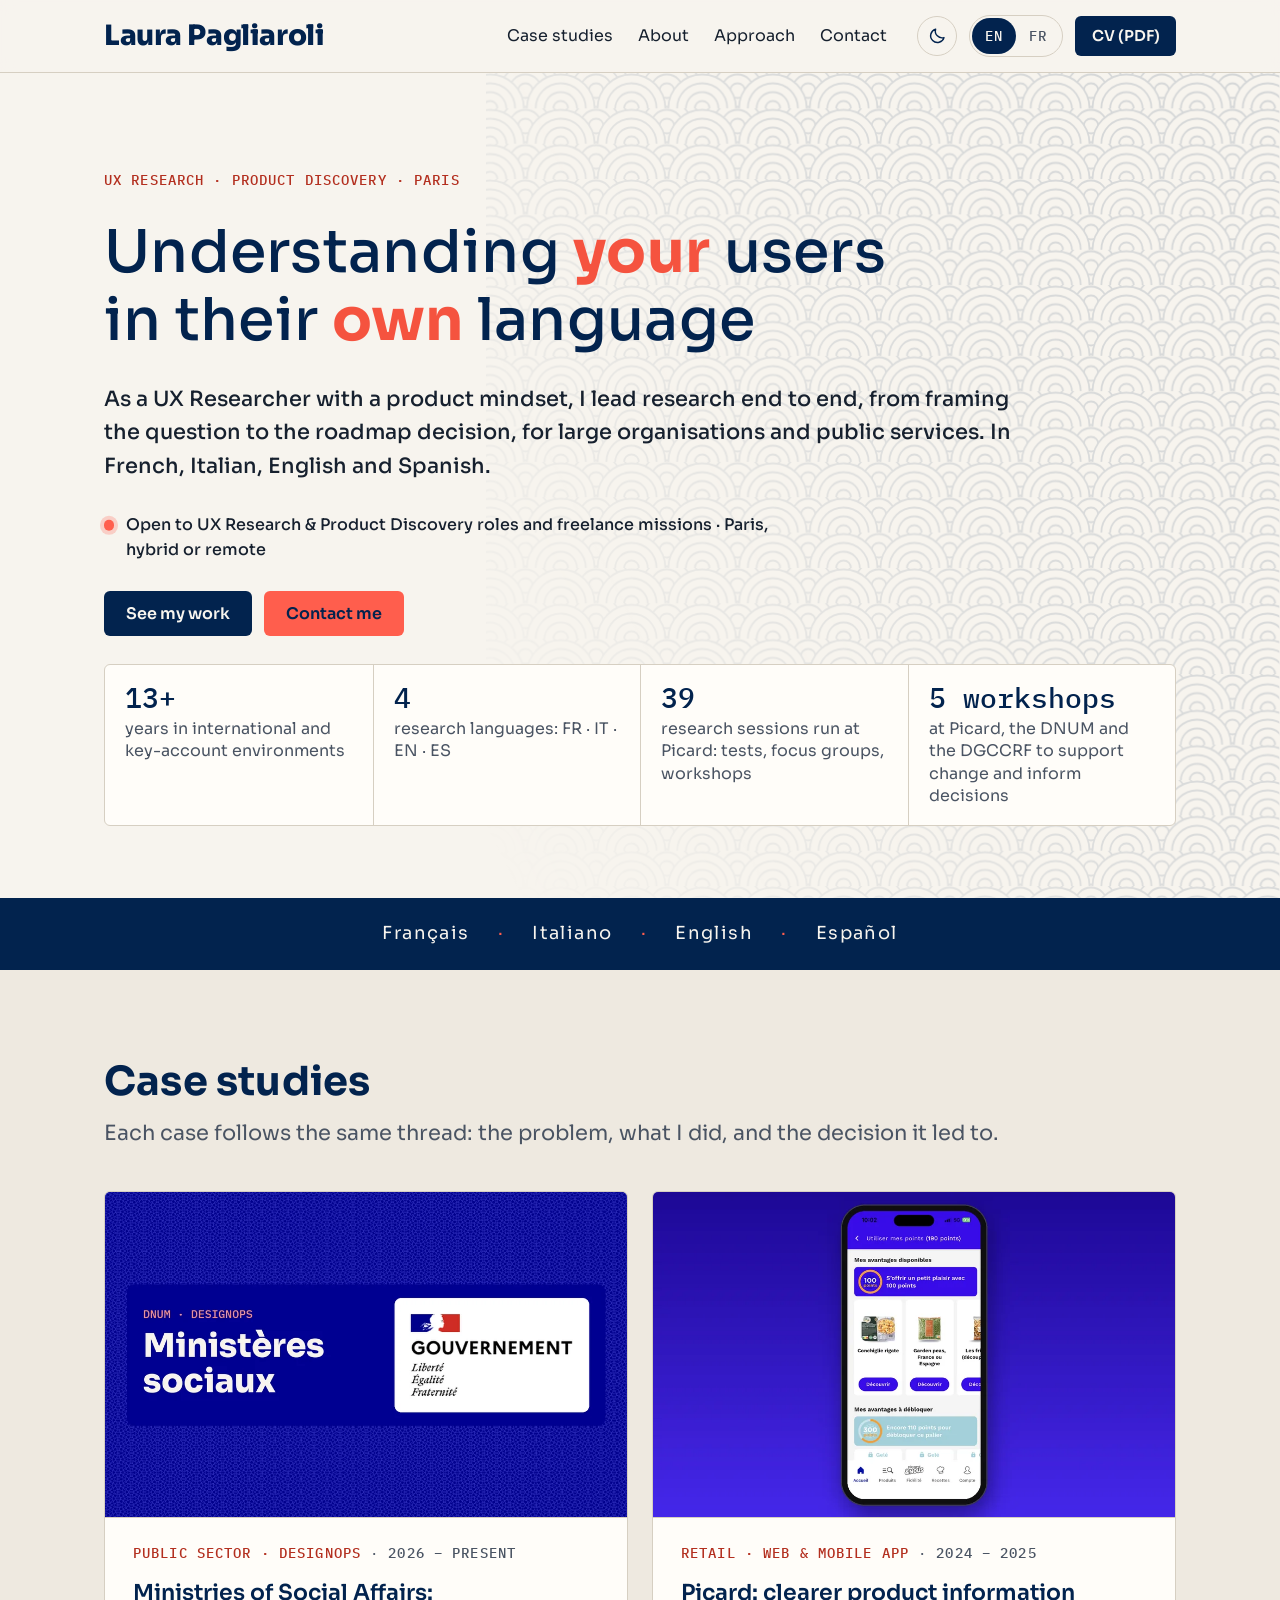
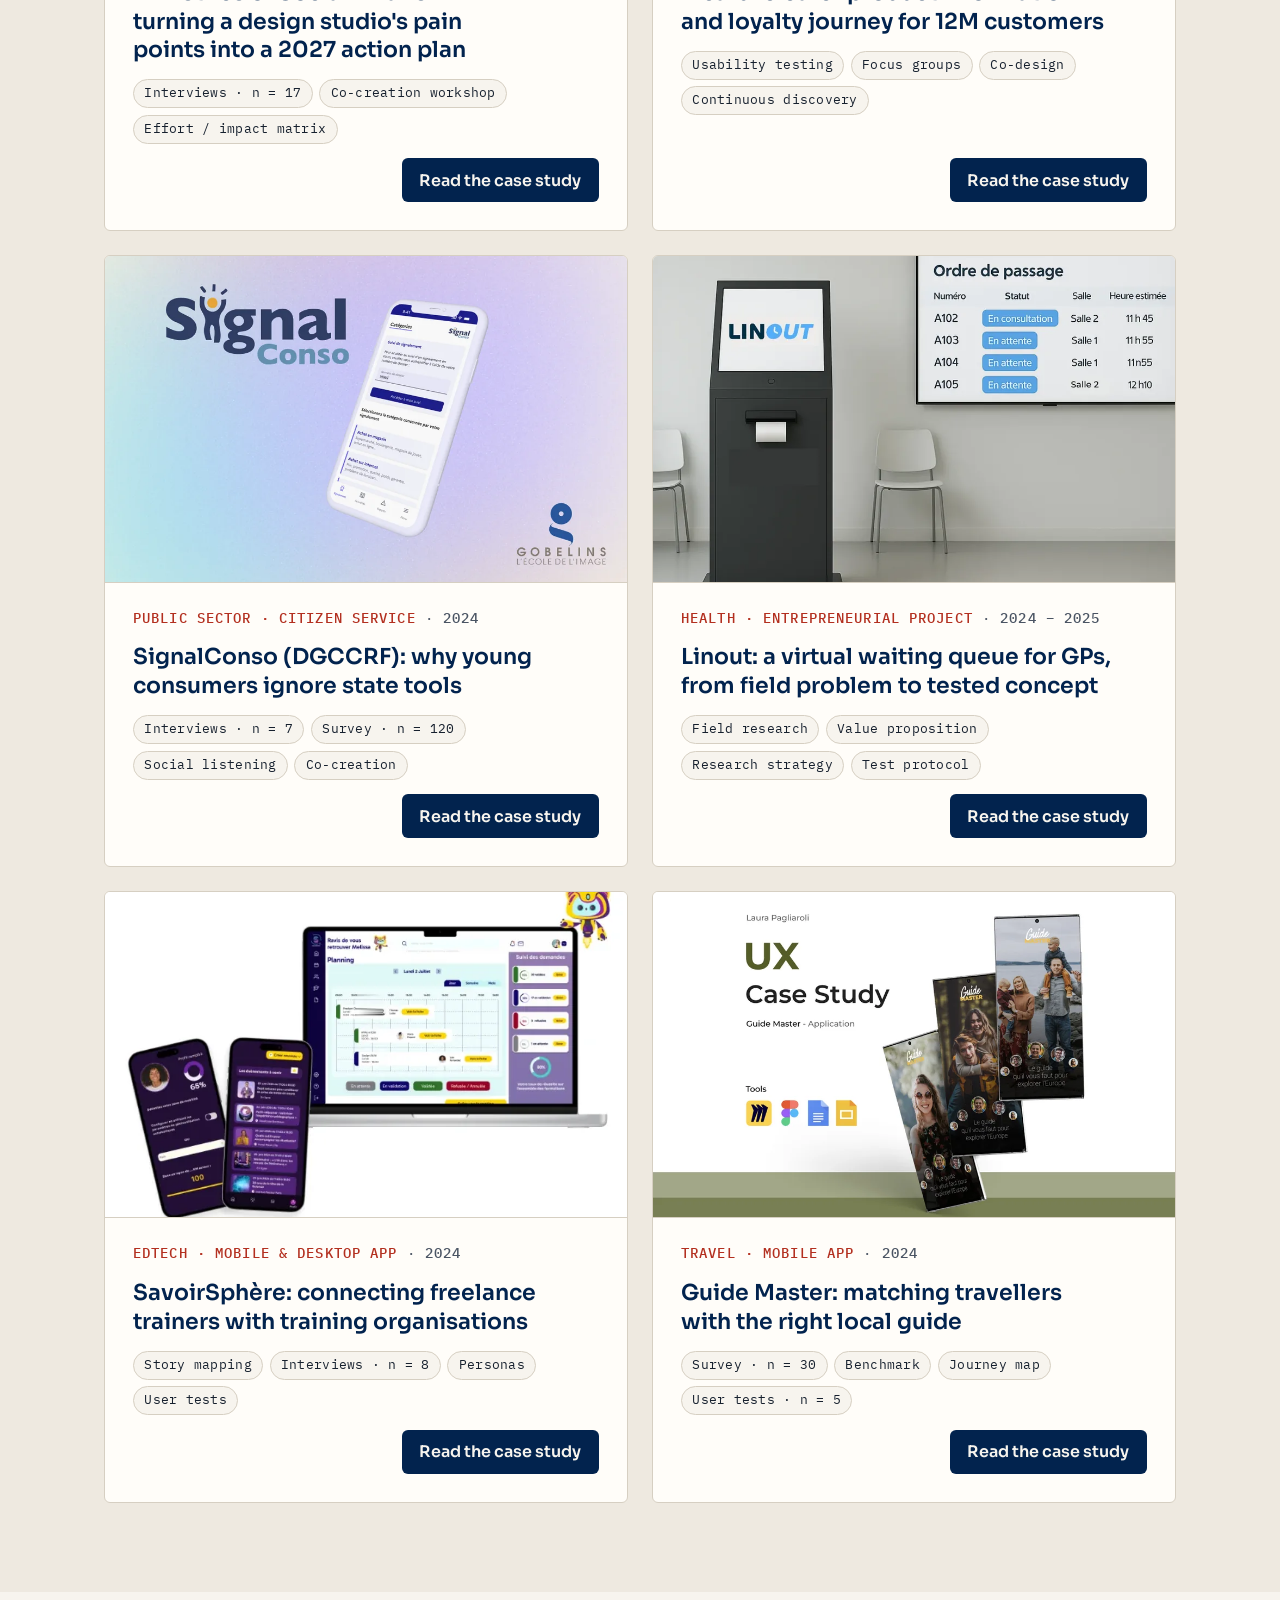
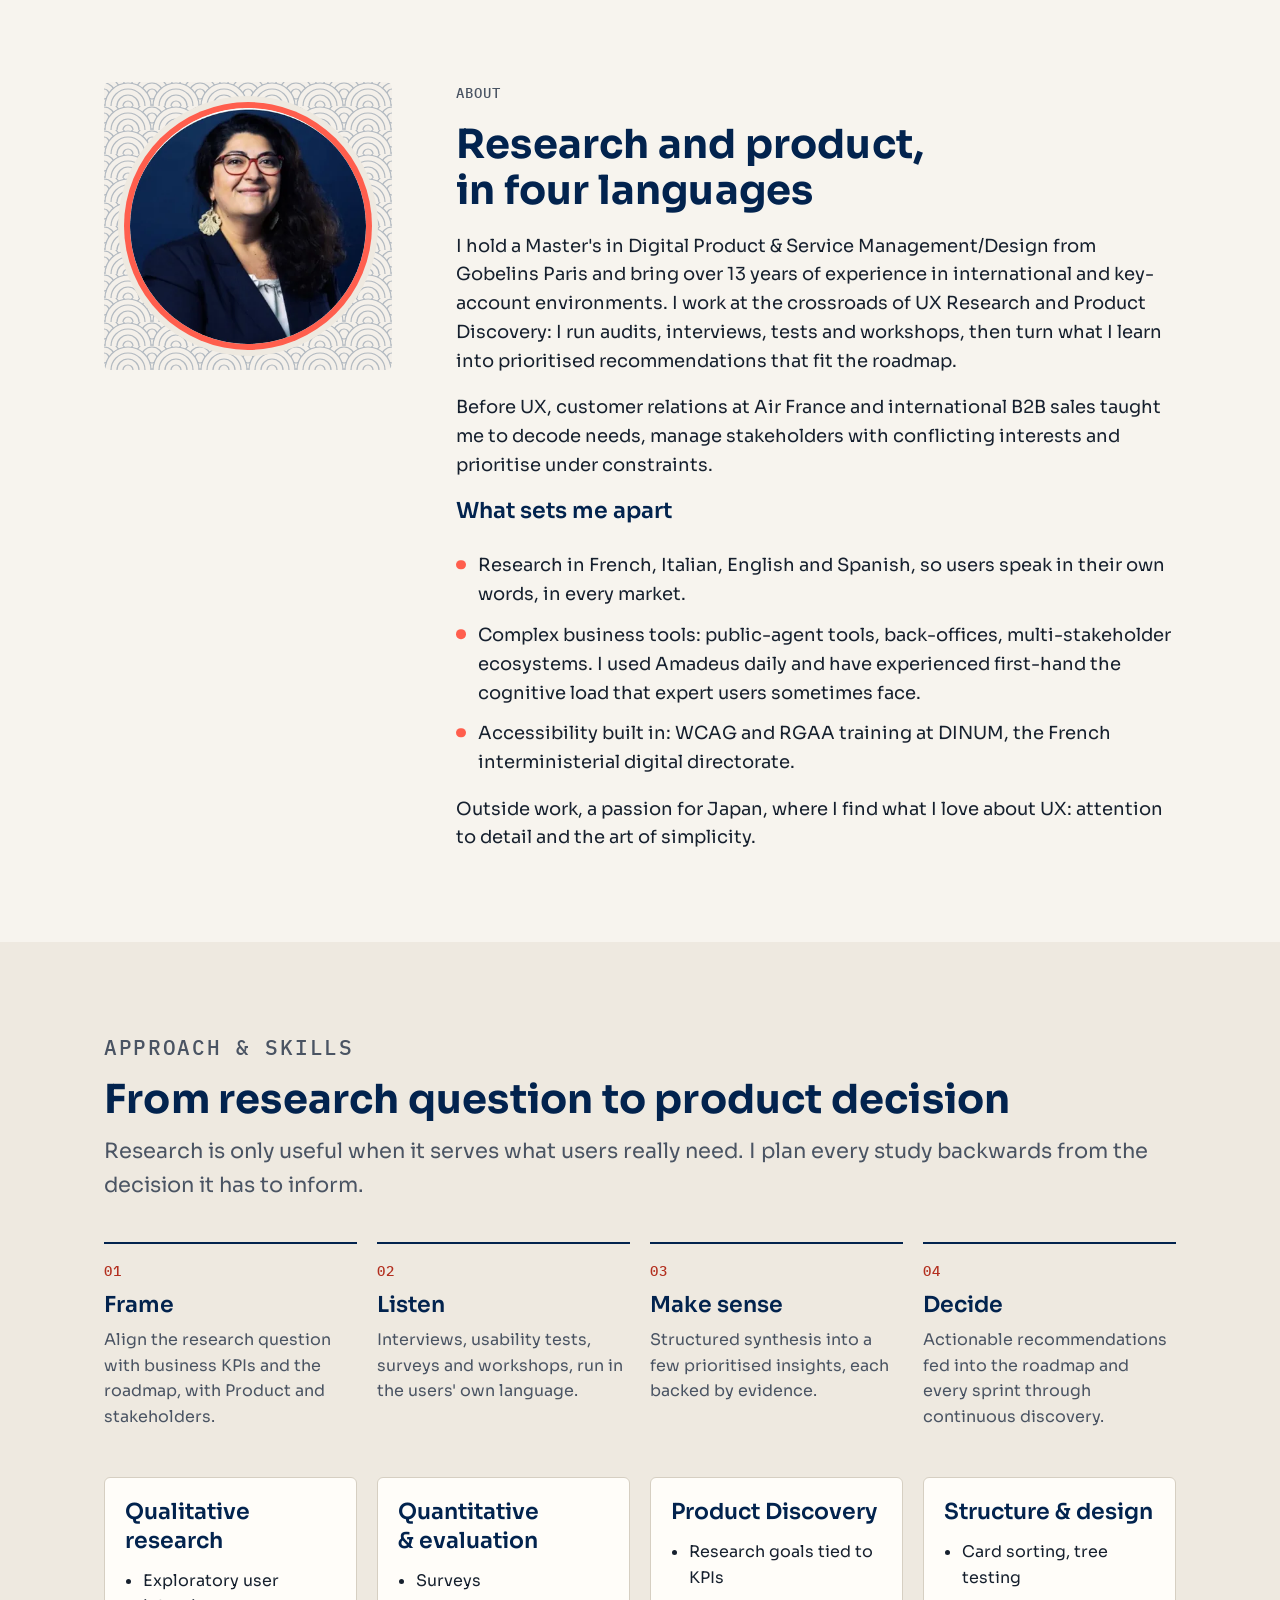
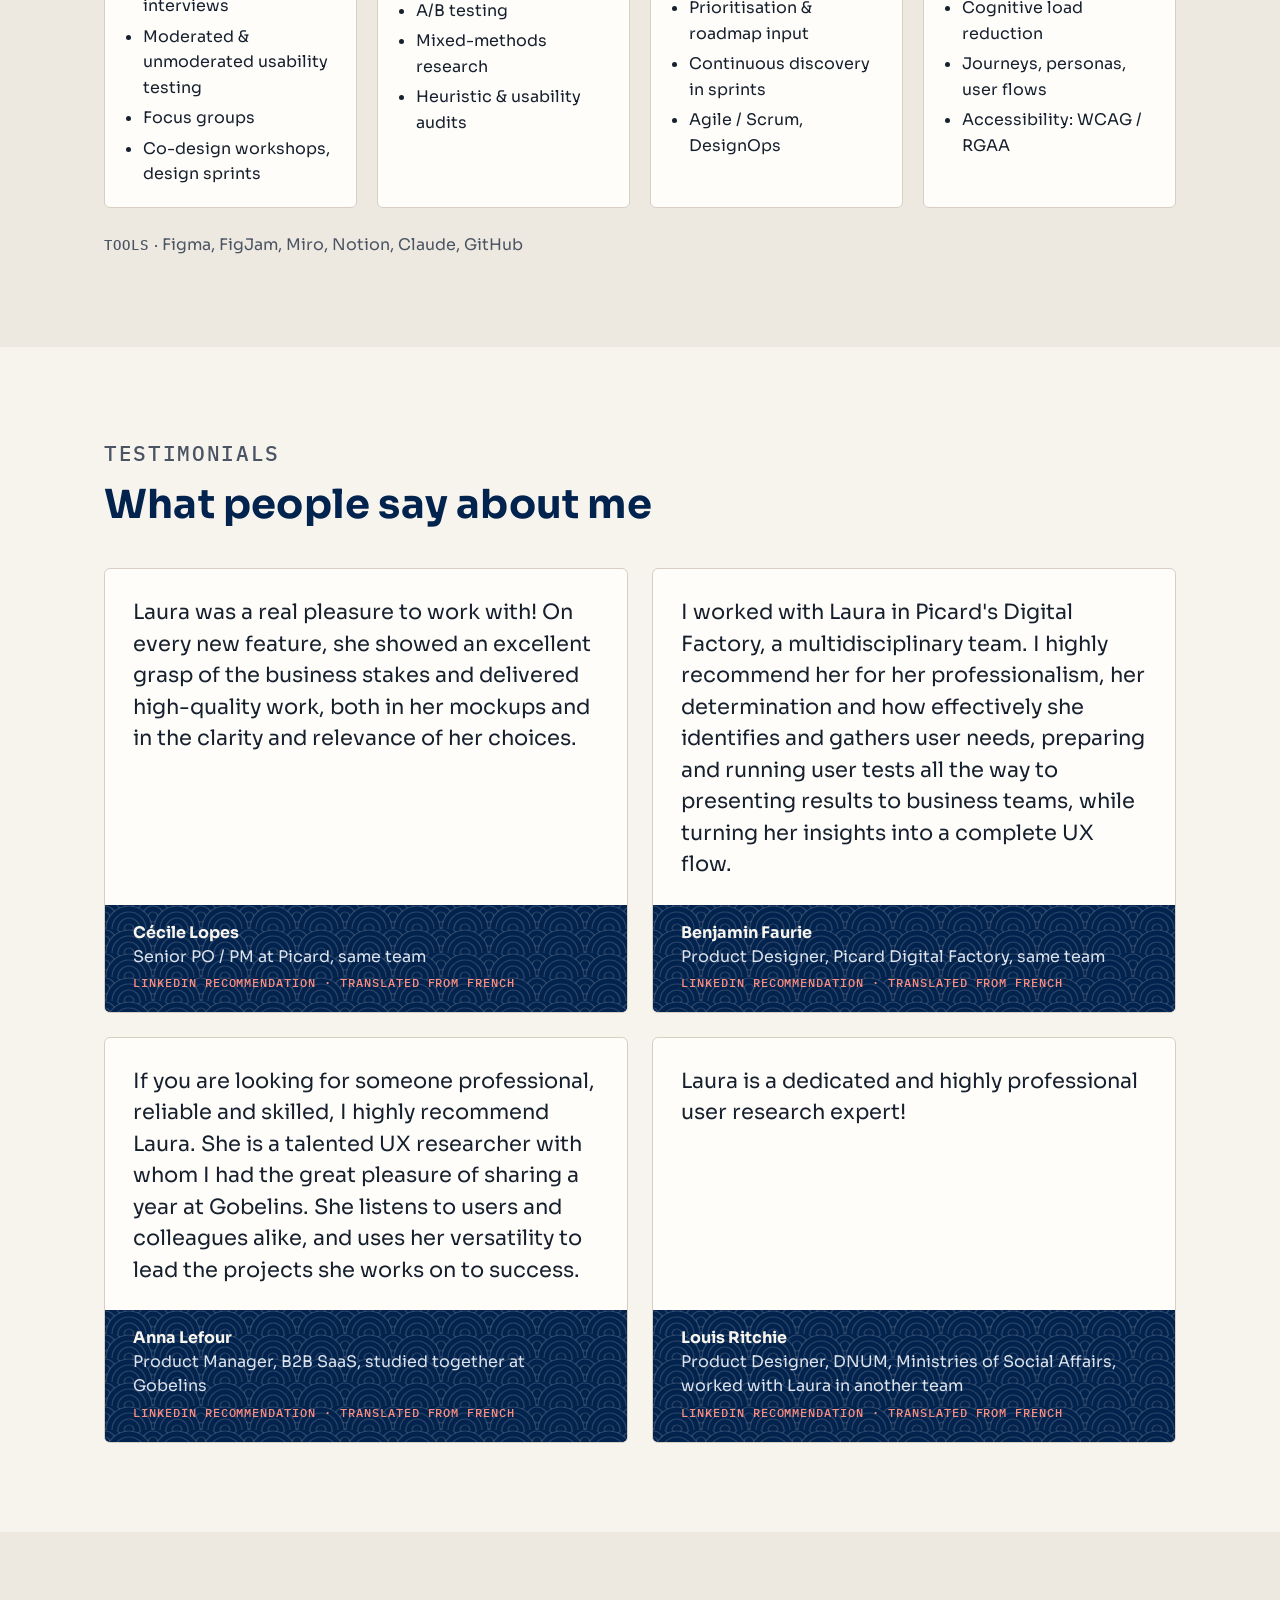
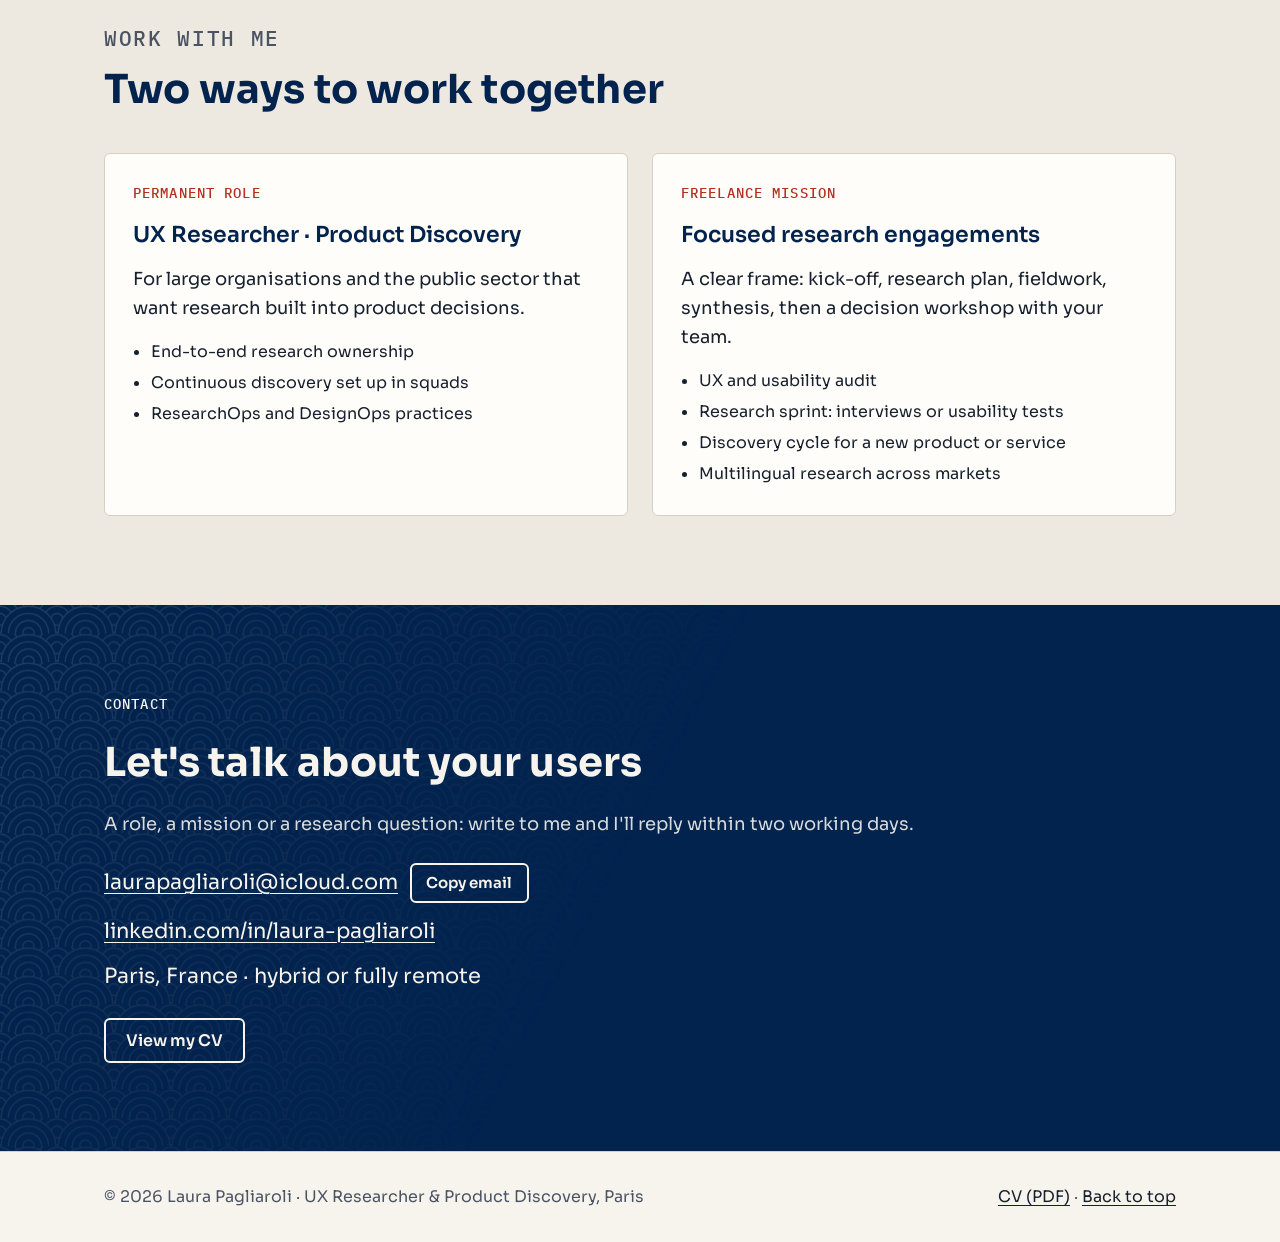
==== index.html @ 18b2c1ca "Contact section: remove redundant Contact me button Co-Authored-By: Claude Opus 5.5 <noreply@anthrop" ====
<!DOCTYPE html>
<html lang="en">
<head>
<meta charset="utf-8">
<meta name="viewport" content="width=device-width, initial-scale=1">

<!-- ================= SEO =================
     Site address: https://laurapagliaroli.github.io/Portfolio/ (also in sitemap.xml and robots.txt). -->
<title>Laura Pagliaroli · UX Researcher &amp; Product Discovery · Paris</title>
<meta name="description" content="Laura Pagliaroli, UX Researcher and Product Discovery specialist in Paris. End-to-end user research, usability testing and co-design in French, Italian, English and Spanish, turned into product decisions for large organisations and the public sector.">
<meta name="keywords" content="UX Researcher, UX Research, Product Discovery, user research, recherche utilisateur, usability testing, test utilisateur, mixed-methods research, product strategy, continuous discovery, UX audit, co-design workshops, information architecture, public sector UX, service public numérique, multilingual UX research, WCAG, RGAA, Paris, freelance UX Researcher">
<meta name="author" content="Laura Pagliaroli">
<meta name="robots" content="index, follow">
<link rel="canonical" href="https://laurapagliaroli.github.io/Portfolio/">

<!-- Open Graph (LinkedIn, Slack, etc.) -->
<meta property="og:type" content="profile">
<meta property="og:site_name" content="Laura Pagliaroli · UX Research">
<meta property="og:title" content="Laura Pagliaroli · UX Researcher &amp; Product Discovery">
<meta property="og:description" content="I help large organisations and public services understand their users in their own language, and turn those insights into product decisions.">
<meta property="og:url" content="https://laurapagliaroli.github.io/Portfolio/">
<meta property="og:image" content="https://laurapagliaroli.github.io/Portfolio/assets/og-image.png">
<meta property="og:image:width" content="1200">
<meta property="og:image:height" content="630">
<meta property="og:image:alt" content="Laura Pagliaroli, UX Researcher and Product Discovery, Paris. Japanese wave pattern on washi paper.">
<meta property="og:locale" content="en_GB">
<meta property="og:locale:alternate" content="fr_FR">
<meta property="profile:first_name" content="Laura">
<meta property="profile:last_name" content="Pagliaroli">
<meta name="twitter:card" content="summary_large_image">

<!-- Structured data: describes the person to search engines -->
<script type="application/ld+json">
{
  "@context": "https://schema.org",
  "@type": "Person",
  "name": "Laura Pagliaroli",
  "jobTitle": "UX Researcher · Product Discovery",
  "url": "https://laurapagliaroli.github.io/Portfolio/",
  "email": "mailto:laurapagliaroli@icloud.com",
  "address": { "@type": "PostalAddress", "addressLocality": "Paris", "addressCountry": "FR" },
  "alumniOf": { "@type": "CollegeOrUniversity", "name": "Gobelins Paris" },
  "knowsLanguage": ["fr", "it", "en", "es"],
  "knowsAbout": ["UX Research", "Product Discovery", "Usability testing", "User interviews", "Mixed-methods research", "Co-design workshops", "Information architecture", "UX audit", "Digital accessibility (WCAG, RGAA)", "DesignOps"],
  "sameAs": ["https://www.linkedin.com/in/laura-pagliaroli"]
}
</script>

<link rel="icon" href="data:image/svg+xml,%3Csvg xmlns='http://www.w3.org/2000/svg' viewBox='0 0 64 64'%3E%3Crect width='64' height='64' rx='10' fill='%23FF5E4D'/%3E%3Ctext x='32' y='44' font-size='34' text-anchor='middle' fill='%2302234E' font-family='sans-serif'%3E%E8%A6%B3%3C/text%3E%3C/svg%3E">
<link rel="preconnect" href="https://fonts.googleapis.com">
<link rel="preconnect" href="https://fonts.gstatic.com" crossorigin>
<link href="https://fonts.googleapis.com/css2?family=IBM+Plex+Mono:wght@400;500&amp;family=Sora:wght@400;500;600;700;800&amp;display=swap" rel="stylesheet">
<script>
/* Preview only (framed): after a new version reloads the entry page, go back to the page the reader was on. */
(function () {
  try {
    if (window.self === window.top) return;
    var ref = document.referrer, sameSite = false;
    try { sameSite = ref && new URL(ref).origin === location.origin; } catch (e) {}
    if (sameSite) return; // the reader navigated here on purpose
    var v = JSON.parse(sessionStorage.getItem("lp-last-view") || "null");
    if (!v || Date.now() - v.t > 3600000) return;
    sessionStorage.setItem("lp-restore-y", String(v.y || 0));
    if (v.page) location.replace(v.page + (v.hash || "")); // relative: stays in the current version
  } catch (e) {}
})();
</script>
<script>/* every page opens in light mode */document.documentElement.setAttribute("data-theme","light")</script>
<link rel="stylesheet" href="assets/styles.css">
</head>
<body>
<a class="skip-link" href="#main" data-i18n="skip">Skip to content</a>

<!-- ================= HEADER ================= -->
<header class="site-header">
  <div class="container site-header__inner">
    <a class="brand" href="#top" aria-label="Laura Pagliaroli, home" data-i18n-aria="aria.3">Laura Pagliaroli</a>
    <button class="menu-toggle" type="button" aria-expanded="false" aria-controls="site-nav" id="menu-toggle">
      <span data-i18n="menu">Menu</span>
    </button>
    <nav class="nav" id="site-nav" aria-label="Main" data-i18n-aria="aria.4">
      <a href="#work" data-i18n="nav.work">Case studies</a>
      <a href="#about" data-i18n="nav.about">About</a>
      <a href="#approach" data-i18n="nav.approach">Approach</a>
      <a href="#contact" data-i18n="nav.contact">Contact</a>
    </nav>
    <div class="header-actions">
      <button type="button" class="theme-toggle" id="theme-toggle" aria-pressed="false">
        <svg class="icon-moon" viewBox="0 0 24 24" aria-hidden="true" focusable="false"><path d="M20 14.5A8.5 8.5 0 0 1 9.5 4a8.5 8.5 0 1 0 10.5 10.5Z" fill="none" stroke="currentColor" stroke-width="1.8" stroke-linejoin="round"/></svg>
        <svg class="icon-sun" viewBox="0 0 24 24" aria-hidden="true" focusable="false"><circle cx="12" cy="12" r="4.2" fill="none" stroke="currentColor" stroke-width="1.8"/><path d="M12 2.5v2.2M12 19.3v2.2M2.5 12h2.2M19.3 12h2.2M5.3 5.3l1.6 1.6M17.1 17.1l1.6 1.6M5.3 18.7l1.6-1.6M17.1 6.9l1.6-1.6" stroke="currentColor" stroke-width="1.8" stroke-linecap="round"/></svg>
        <span class="visually-hidden" id="theme-toggle-label">Switch to dark mode</span>
      </button>
      <div class="lang-switch" role="group" aria-label="Language" data-i18n-aria="aria.2">
        <button type="button" data-lang="en" aria-pressed="true" lang="en"><span aria-hidden="true">EN</span><span class="visually-hidden">English</span></button>
        <button type="button" data-lang="fr" aria-pressed="false" lang="fr"><span aria-hidden="true">FR</span><span class="visually-hidden">Français</span></button>
      </div>
      <a class="btn btn--primary btn--small" href="assets/Laura_Pagliaroli_CV_UX_Researcher_EN.pdf" download="Laura_Pagliaroli_CV_UX_Researcher_EN.pdf" data-i18n="cv.short">CV (PDF)</a>
    </div>
  </div>
</header>

<main id="main">

<!-- ================= HERO ================= -->
<section class="hero" id="top" aria-labelledby="hero-title">
  <div class="waves" aria-hidden="true">
    <svg viewBox="0 0 800 560" preserveAspectRatio="xMaxYMin slice" focusable="false">
      <defs>
        <pattern id="sg-hero" width="48" height="24" patternUnits="userSpaceOnUse">
          <g class="scale">
            <circle cx="0" cy="12" r="23"/><circle cx="0" cy="12" r="17"/><circle cx="0" cy="12" r="11"/><circle cx="0" cy="12" r="5"/>
            <circle cx="48" cy="12" r="23"/><circle cx="48" cy="12" r="17"/><circle cx="48" cy="12" r="11"/><circle cx="48" cy="12" r="5"/>
            <circle cx="24" cy="24" r="23"/><circle cx="24" cy="24" r="17"/><circle cx="24" cy="24" r="11"/><circle cx="24" cy="24" r="5"/>
          </g>
        </pattern>
        <linearGradient id="fade-hero" x1="1" y1="0" x2="0" y2="0.35">
          <stop offset="0" stop-color="#fff"/><stop offset="0.4" stop-color="#fff" stop-opacity="0.8"/><stop offset="0.9" stop-color="#fff" stop-opacity="0"/>
        </linearGradient>
        <mask id="m-hero"><rect width="800" height="560" fill="url(#fade-hero)"/></mask>
      </defs>
      <rect width="800" height="560" fill="url(#sg-hero)" mask="url(#m-hero)"/>
    </svg>
  </div>

  <div class="container hero__inner">
    <p class="label label--coral" data-i18n="hero.eyebrow">UX Research · Product Discovery · Paris</p>
    <h1 id="hero-title" data-i18n="hero.title">Understanding <span class="accent">your</span> users<br class="line-break"> in their <span class="accent">own</span> language</h1>
    <p class="hero__lead" data-i18n="hero.lead">As a UX Researcher with a product mindset, I lead research end to end, from framing the question to the roadmap decision, for large organisations and public services. In French, Italian, English and Spanish.</p>
    <p class="availability"><span class="availability__dot" aria-hidden="true"></span><span data-i18n="hero.availability">Open to UX Research &amp; Product Discovery roles and freelance missions · Paris, hybrid or remote</span></p>
    <div class="hero__ctas">
      <a class="btn btn--primary btn--arrow" href="#work" data-i18n="cta.work">See my work</a>
      <a class="btn btn--coral" href="#contact" data-i18n="cta.contact">Contact me</a>
    </div>

    <ul class="proof" aria-label="Key figures" data-i18n-aria="aria.1">
      <li><strong>13+</strong><span data-i18n="proof.1">years in international and key-account environments</span></li>
      <li><strong>4</strong><span data-i18n="proof.2">research languages: FR · IT · EN · ES</span></li>
      <li><strong>39</strong><span data-i18n="proof.3">research sessions run at Picard: tests, focus groups, workshops</span></li>
      <li><strong data-i18n="proof.4n">5&nbsp;workshops</strong><span data-i18n="proof.4">at Picard, the DNUM and the DGCCRF to support change and inform decisions</span></li>
    </ul>
  </div>
</section>

<!-- Language band (echo of the LinkedIn banner) -->
<div class="band" aria-label="Research languages" data-i18n-aria="aria.6">
  <div class="container band__inner">
    <span lang="fr">Français</span><span aria-hidden="true">·</span>
    <span lang="it">Italiano</span><span aria-hidden="true">·</span>
    <span lang="en">English</span><span aria-hidden="true">·</span>
    <span lang="es">Español</span>
  </div>
</div>

<!-- ================= ABOUT ================= -->
<section class="section section--sand" id="work" aria-labelledby="work-title">
  <div class="container">
    <div class="section-head">
      <h2 id="work-title" data-i18n="work.title">Case studies</h2>
      <p data-i18n="work.intro">Each case follows the same thread: the problem, what I did, and the decision it led to.</p>
    </div>

    <ul class="cases">
      <!-- Ordered from most recent to oldest -->
      <li>
        <article class="case-card">
          <div class="case-card__thumb"><img src="assets/thumb-designops.webp" width="960" height="600" loading="lazy" decoding="async" alt=""></div>
          <div class="case-card__body">
            <p class="case-card__eyebrow"><span class="label label--coral" data-i18n="c3.sector">Public sector · DesignOps</span><span aria-hidden="true"> · </span><span class="label" data-i18n="c3.date">2026 – present</span></p>
            <h3><a href="case-studies/designops-ministeres-sociaux.html" data-i18n="c3.title">Ministries of Social Affairs: turning a design studio's pain points into a 2027 action plan</a></h3>
            <ul class="tags" aria-label="Methods" data-i18n-aria="aria.5">
            <li data-i18n="m.37">Interviews · n = 17</li><li data-i18n="m.38">Co-creation workshop</li><li data-i18n="m.39">Effort / impact matrix</li>
          </ul>
            <span class="case-card__link" aria-hidden="true" data-i18n="read">Read the case study</span>
          </div>
        </article>
      </li>
      <li>
        <article class="case-card">
          <div class="case-card__thumb"><img src="assets/thumb-picard.webp" width="960" height="600" loading="lazy" decoding="async" alt=""></div>
          <div class="case-card__body">
            <p class="case-card__eyebrow"><span class="label label--coral" data-i18n="c1.sector">Retail · Web &amp; mobile app</span><span aria-hidden="true"> · </span><span class="label">2024 – 2025</span></p>
            <h3><a href="case-studies/picard-product-tiles-loyalty.html" data-i18n="c1.title">Picard: clearer product information and loyalty journey for 12M customers</a></h3>
            <ul class="tags" aria-label="Methods" data-i18n-aria="aria.5">
            <li data-i18n="m.1">Usability testing</li><li data-i18n="m.2">Focus groups</li><li data-i18n="m.3">Co-design</li><li data-i18n="m.4">Continuous discovery</li>
          </ul>
            <span class="case-card__link" aria-hidden="true" data-i18n="read">Read the case study</span>
          </div>
        </article>
      </li>

          <li>
        <article class="case-card">
          <div class="case-card__thumb"><img src="assets/thumb-signalconso.webp" width="960" height="600" loading="lazy" decoding="async" alt=""></div>
          <div class="case-card__body">
            <p class="case-card__eyebrow"><span class="label label--coral" data-i18n="c2.sector">Public sector · Citizen service</span><span aria-hidden="true"> · </span><span class="label">2024</span></p>
            <h3><a href="case-studies/signalconso-dgccrf.html" data-i18n="c2.title">SignalConso (DGCCRF): why young consumers ignore state tools</a></h3>
            <ul class="tags" aria-label="Methods" data-i18n-aria="aria.5">
            <li data-i18n="m.8">Interviews · n = 7</li><li data-i18n="m.9">Survey · n = 120</li><li data-i18n="m.10">Social listening</li><li data-i18n="m.11">Co-creation</li>
          </ul>
            <span class="case-card__link" aria-hidden="true" data-i18n="read">Read the case study</span>
          </div>
        </article>
      </li>
      <li>
        <article class="case-card">
          <div class="case-card__thumb"><img src="assets/thumb-linout.webp" width="960" height="600" loading="lazy" decoding="async" alt=""></div>
          <div class="case-card__body">
            <p class="case-card__eyebrow"><span class="label label--coral" data-i18n="c4.sector">Health · Entrepreneurial project</span><span aria-hidden="true"> · </span><span class="label">2024 – 2025</span></p>
            <h3><a href="case-studies/linout-virtual-waiting-queue.html" data-i18n="c4.title">Linout: a virtual waiting queue for GPs, from field problem to tested concept</a></h3>
            <ul class="tags" aria-label="Methods" data-i18n-aria="aria.5">
            <li data-i18n="m.5">Field research</li><li data-i18n="m.6">Value proposition</li><li data-i18n="m.35">Research strategy</li><li data-i18n="m.36">Test protocol</li>
          </ul>
            <span class="case-card__link" aria-hidden="true" data-i18n="read">Read the case study</span>
          </div>
        </article>
      </li>

      <li>
        <article class="case-card">
          <div class="case-card__thumb"><img src="assets/thumb-savoirsphere.webp" width="710" height="444" loading="lazy" decoding="async" alt=""></div>
          <div class="case-card__body">
            <p class="case-card__eyebrow"><span class="label label--coral" data-i18n="c5.sector">EdTech · Mobile &amp; desktop app</span><span aria-hidden="true"> · </span><span class="label">2024</span></p>
            <h3><a href="case-studies/savoirsphere-teacher-app.html" data-i18n="c5.title">SavoirSphère: connecting freelance trainers with training organisations</a></h3>
            <ul class="tags" aria-label="Methods" data-i18n-aria="aria.5"><li data-i18n="m.12">Story mapping</li><li data-i18n="m.13">Interviews · n = 8</li><li data-i18n="m.14">Personas</li><li data-i18n="m.15">User tests</li></ul>
            <span class="case-card__link" aria-hidden="true" data-i18n="read">Read the case study</span>
          </div>
        </article>
      </li>
      <li>
        <article class="case-card">
          <div class="case-card__thumb"><img src="assets/thumb-guidemaster.webp" width="960" height="600" loading="lazy" decoding="async" alt=""></div>
          <div class="case-card__body">
            <p class="case-card__eyebrow"><span class="label label--coral" data-i18n="c6.sector">Travel · Mobile app</span><span aria-hidden="true"> · </span><span class="label">2024</span></p>
            <h3><a href="case-studies/guide-master-travel-app.html" data-i18n="c6.title">Guide Master: matching travellers with the right local guide</a></h3>
            <ul class="tags" aria-label="Methods" data-i18n-aria="aria.5"><li data-i18n="m.16">Survey · n = 30</li><li data-i18n="m.17">Benchmark</li><li data-i18n="m.18">Journey map</li><li data-i18n="m.19">User tests · n = 5</li></ul>
            <span class="case-card__link" aria-hidden="true" data-i18n="read">Read the case study</span>
          </div>
        </article>
      </li>

    </ul>
  </div>
</section>

<section class="section" id="about" aria-labelledby="about-title">
  <div class="container about">
    <figure class="portrait">
      <!-- Seigaiha waves behind the photo, coral ring -->
      <svg class="portrait__waves" viewBox="0 0 288 288" aria-hidden="true" focusable="false">
        <defs>
          <pattern id="sg-portrait" width="48" height="24" patternUnits="userSpaceOnUse">
            <g class="scale">
              <circle cx="0" cy="12" r="23"/><circle cx="0" cy="12" r="17"/><circle cx="0" cy="12" r="11"/><circle cx="0" cy="12" r="5"/>
              <circle cx="48" cy="12" r="23"/><circle cx="48" cy="12" r="17"/><circle cx="48" cy="12" r="11"/><circle cx="48" cy="12" r="5"/>
              <circle cx="24" cy="24" r="23"/><circle cx="24" cy="24" r="17"/><circle cx="24" cy="24" r="11"/><circle cx="24" cy="24" r="5"/>
            </g>
          </pattern>
        </defs>
        <rect width="288" height="288" fill="url(#sg-portrait)"/>
      </svg>
      <img class="portrait__img" src="assets/laura-pagliaroli.webp" srcset="assets/laura-pagliaroli-360.webp 360w, assets/laura-pagliaroli.webp 720w" sizes="(max-width: 760px) 70vw, 18rem" width="720" height="720" loading="lazy" decoding="async" alt="Portrait of Laura Pagliaroli, smiling, wearing red glasses and a navy blazer">
    </figure>
    <div class="about__text">
      <p class="label" data-i18n="ab.eyebrow">About</p>
      <h2 id="about-title" data-i18n="ab.title">Research and product, in four languages</h2>
      <p data-i18n="ab.p1">I hold a Master's in Digital Product &amp; Service Management/Design from Gobelins Paris and bring over 13 years of experience in international and key-account environments. I work at the crossroads of UX Research and Product Discovery: I run audits, interviews, tests and workshops, then turn what I learn into prioritised recommendations that fit the roadmap.</p>
      <p data-i18n="ab.p2">Before UX, customer relations at Air France and international B2B sales taught me to decode needs, manage stakeholders with conflicting interests and prioritise under constraints.</p>
      <h3 data-i18n="ab.h3">What sets me apart</h3>
      <ul class="distinct">
        <li data-i18n="ab.d1">Research in French, Italian, English and Spanish, so users speak in their own words, in every market.</li>
        <li data-i18n="ab.d2">Complex business tools: public-agent tools, back-offices, multi-stakeholder ecosystems. I used Amadeus daily and have experienced first-hand the cognitive load that expert users sometimes face.</li>
        <li data-i18n="ab.d3">Accessibility built in: WCAG and RGAA training at DINUM, the French interministerial digital directorate.</li>
      </ul>
      <p data-i18n="ab.japan">Outside work, a passion for Japan, where I find what I love about UX: attention to detail and the art of simplicity.</p>
    </div>
  </div>
</section>

<!-- ================= APPROACH & METHODS ================= -->
<section class="section section--sand" id="approach" aria-labelledby="approach-title">
  <div class="container">
    <div class="section-head">
      <p class="label" data-i18n="ap.eyebrow">Approach &amp; skills</p>
      <h2 id="approach-title" data-i18n="ap.title">From research question to product decision</h2>
      <p data-i18n="ap.intro">Research is only useful when it serves what users really need. I plan every study backwards from the decision it has to inform.</p>
    </div>

    <ol class="steps">
      <li><span class="label label--coral">01</span><h3 data-i18n="s1.t">Frame</h3><p data-i18n="s1.d">Align the research question with business KPIs and the roadmap, with Product and stakeholders.</p></li>
      <li><span class="label label--coral">02</span><h3 data-i18n="s2.t">Listen</h3><p data-i18n="s2.d">Interviews, usability tests, surveys and workshops, run in the users' own language.</p></li>
      <li><span class="label label--coral">03</span><h3 data-i18n="s3.t">Make sense</h3><p data-i18n="s3.d">Structured synthesis into a few prioritised insights, each backed by evidence.</p></li>
      <li><span class="label label--coral">04</span><h3 data-i18n="s4.t">Decide</h3><p data-i18n="s4.d">Actionable recommendations fed into the roadmap and every sprint through continuous discovery.</p></li>
    </ol>

    <div class="methods">
      <div>
        <h3 data-i18n="m1.t">Qualitative research</h3>
        <ul>
          <li data-i18n="m.20">Exploratory user interviews</li><li data-i18n="m.21">Moderated &amp; unmoderated usability testing</li><li data-i18n="m.2">Focus groups</li><li data-i18n="m.22">Co-design workshops, design sprints</li>
        </ul>
      </div>
      <div>
        <h3 data-i18n="m2.t">Quantitative &amp; evaluation</h3>
        <ul>
          <li data-i18n="m.23">Surveys</li><li data-i18n="m.24">A/B testing</li><li data-i18n="m.25">Mixed-methods research</li><li data-i18n="m.26">Heuristic &amp; usability audits</li>
        </ul>
      </div>
      <div>
        <h3 data-i18n="m3.t">Product Discovery</h3>
        <ul>
          <li data-i18n="m.27">Research goals tied to KPIs</li><li data-i18n="m.28">Prioritisation &amp; roadmap input</li><li data-i18n="m.29">Continuous discovery in sprints</li><li data-i18n="m.30">Agile / Scrum, DesignOps</li>
        </ul>
      </div>
      <div>
        <h3 data-i18n="m4.t">Structure &amp; design</h3>
        <ul>
          <li data-i18n="m.31">Card sorting, tree testing</li><li data-i18n="m.32">Cognitive load reduction</li><li data-i18n="m.33">Journeys, personas, user flows</li><li data-i18n="m.34">Accessibility: WCAG / RGAA</li>
        </ul>
      </div>
    </div>
    <p class="tools"><span class="label" data-i18n="tools">Tools</span> · Figma, FigJam, Miro, Notion, Claude, GitHub</p>
  </div>
</section>

<!-- ================= CASE STUDIES ================= -->


<!-- ================= TESTIMONIALS ================= -->
<section class="section" id="testimonials" aria-labelledby="testimonials-title">
  <div class="container">
    <div class="section-head">
      <p class="label" data-i18n="t.eyebrow">Testimonials</p>
      <h2 id="testimonials-title" data-i18n="t.title">What people say about me</h2>
    </div>
    <div class="quotes">
      <figure class="quote">
        <blockquote><p data-i18n="q1.text">Laura was a real pleasure to work with! On every new feature, she showed an excellent grasp of the business stakes and delivered high-quality work, both in her mockups and in the clarity and relevance of her choices.</p></blockquote>
        <figcaption><strong>Cécile Lopes</strong><span data-i18n="q1.role">Senior PO / PM at Picard, same team</span><br><span class="label" data-i18n="q.src">LinkedIn recommendation · translated from French</span></figcaption>
      </figure>
      <figure class="quote">
        <blockquote><p data-i18n="q2.text">I worked with Laura in Picard's Digital Factory, a multidisciplinary team. I highly recommend her for her professionalism, her determination and how effectively she identifies and gathers user needs, preparing and running user tests all the way to presenting results to business teams, while turning her insights into a complete UX flow.</p></blockquote>
        <figcaption><strong>Benjamin Faurie</strong><span data-i18n="q2.role">Product Designer, Picard Digital Factory, same team</span><br><span class="label" data-i18n="q.src">LinkedIn recommendation · translated from French</span></figcaption>
      </figure>
      <figure class="quote">
        <blockquote><p data-i18n="q3.text">If you are looking for someone professional, reliable and skilled, I highly recommend Laura. She is a talented UX researcher with whom I had the great pleasure of sharing a year at Gobelins. She listens to users and colleagues alike, and uses her versatility to lead the projects she works on to success.</p></blockquote>
        <figcaption><strong>Anna Lefour</strong><span data-i18n="q3.role">Product Manager, B2B SaaS, studied together at Gobelins</span><br><span class="label" data-i18n="q.src">LinkedIn recommendation · translated from French</span></figcaption>
      </figure>
      <figure class="quote">
        <blockquote><p data-i18n="q4.text">Laura is a dedicated and highly professional user research expert!</p></blockquote>
        <figcaption><strong>Louis Ritchie</strong><span data-i18n="q4.role">Product Designer, DNUM, Ministries of Social Affairs, worked with Laura in another team</span><br><span class="label" data-i18n="q.src">LinkedIn recommendation · translated from French</span></figcaption>
      </figure>
    </div>
  </div>
</section>

<!-- ================= WORK WITH ME ================= -->
<section class="section section--sand" id="collaborate" aria-labelledby="collab-title">
  <div class="container">
    <div class="section-head">
      <p class="label" data-i18n="co.eyebrow">Work with me</p>
      <h2 id="collab-title" data-i18n="co.title">Two ways to work together</h2>
    </div>
    <div class="offers">
      <article class="offer">
        <p class="label label--coral" data-i18n="o1.l">Permanent role</p>
        <h3 data-i18n="o1.t">UX Researcher · Product Discovery</h3>
        <p data-i18n="o1.p">For large organisations and the public sector that want research built into product decisions.</p>
        <ul>
          <li data-i18n="o1.a">End-to-end research ownership</li>
          <li data-i18n="o1.b">Continuous discovery set up in squads</li>
          <li data-i18n="o1.c">ResearchOps and DesignOps practices</li>
        </ul>
      </article>
      <article class="offer">
        <p class="label label--coral" data-i18n="o2.l">Freelance mission</p>
        <h3 data-i18n="o2.t">Focused research engagements</h3>
        <p data-i18n="o2.p">A clear frame: kick-off, research plan, fieldwork, synthesis, then a decision workshop with your team.</p>
        <ul>
          <li data-i18n="o2.a">UX and usability audit</li>
          <li data-i18n="o2.b">Research sprint: interviews or usability tests</li>
          <li data-i18n="o2.c">Discovery cycle for a new product or service</li>
          <li data-i18n="o2.d">Multilingual research across markets</li>
        </ul>
      </article>
    </div>
  </div>
</section>

<!-- ================= CONTACT ================= -->
<section class="contact" id="contact" aria-labelledby="contact-title">
  <div class="waves" aria-hidden="true">
    <svg viewBox="0 0 800 460" preserveAspectRatio="xMinYMin slice" focusable="false">
      <defs>
        <pattern id="sg-contact" width="48" height="24" patternUnits="userSpaceOnUse">
          <g class="scale">
            <circle cx="0" cy="12" r="23"/><circle cx="0" cy="12" r="17"/><circle cx="0" cy="12" r="11"/><circle cx="0" cy="12" r="5"/>
            <circle cx="48" cy="12" r="23"/><circle cx="48" cy="12" r="17"/><circle cx="48" cy="12" r="11"/><circle cx="48" cy="12" r="5"/>
            <circle cx="24" cy="24" r="23"/><circle cx="24" cy="24" r="17"/><circle cx="24" cy="24" r="11"/><circle cx="24" cy="24" r="5"/>
          </g>
        </pattern>
        <linearGradient id="fade-contact" x1="0" y1="0" x2="1" y2="0.3">
          <stop offset="0" stop-color="#fff"/><stop offset="0.75" stop-color="#fff" stop-opacity="0"/>
        </linearGradient>
        <mask id="m-contact"><rect width="800" height="460" fill="url(#fade-contact)"/></mask>
      </defs>
      <rect width="800" height="460" fill="url(#sg-contact)" mask="url(#m-contact)"/>
    </svg>
  </div>
  <div class="container contact__inner">
    <p class="label" data-i18n="ct.eyebrow">Contact</p>
    <h2 id="contact-title" data-i18n="ct.title">Let's talk about your users</h2>
    <p data-i18n="ct.p">A role, a mission or a research question: write to me and I'll reply within two working days.</p>
    <ul class="contact__list">
      <li class="contact__row">
        <a href="mailto:laurapagliaroli@icloud.com" id="email-link">laurapagliaroli@icloud.com</a>
        <button type="button" class="btn btn--ghost btn--small" id="copy-email" data-i18n="ct.copy">Copy email</button>
        <span class="copy-status" id="copy-status" role="status" aria-live="polite"></span>
      </li>
      <li><a href="https://www.linkedin.com/in/laura-pagliaroli" rel="me">linkedin.com/in/laura-pagliaroli</a></li>
      <li data-i18n="ct.loc">Paris, France · hybrid or fully remote</li>
    </ul>
    <div class="hero__ctas">
      <a class="btn btn--ghost btn--arrow" href="assets/Laura_Pagliaroli_CV_UX_Researcher_EN.pdf" download="Laura_Pagliaroli_CV_UX_Researcher_EN.pdf" data-i18n="cta.cv">View my CV</a>
    </div>
  </div>
</section>
</main>

<a class="to-top" href="#top" id="to-top" data-i18n-aria="aria.top" aria-label="Back to top"><svg viewBox="0 0 24 24" aria-hidden="true" focusable="false"><path d="M12 19V5M5.5 11.5 12 5l6.5 6.5" fill="none" stroke="currentColor" stroke-width="2" stroke-linecap="round" stroke-linejoin="round"/></svg></a>
<footer class="site-footer">
  <div class="container site-footer__inner">
    <span>© <span id="year">2026</span> Laura Pagliaroli · UX Researcher &amp; Product Discovery, Paris</span>
    <span><a href="assets/Laura_Pagliaroli_CV_UX_Researcher_EN.pdf" download="Laura_Pagliaroli_CV_UX_Researcher_EN.pdf" data-i18n="cv.short">CV (PDF)</a> · <a href="#top" data-i18n="top">Back to top</a></span>
  </div>
</footer>

<script src="assets/i18n.js"></script>
<script src="assets/main.js"></script>
</body>
</html>
---- assets/styles.css ----
/* ==========================================================================
   Laura Pagliaroli — UX Research & Product Discovery portfolio
   Visual world: "Seigaiha field notebook" — washi paper, deep navy ink,
   Japanese wave pattern (from the LinkedIn banner), bright coral for
   insights and calls to action.

   HOW TO CUSTOMISE: change the tokens in :root below. Every colour and
   font on the site comes from these variables.
   ========================================================================== */

:root {
  /* ---- Colours (light theme) ---- */
  --washi: #F7F4EE;        /* main background (washi paper) */
  --paper: #FFFDF9;        /* cards, raised surfaces */
  --sand: #EEE9E0;         /* secondary background */
  --line: #D6CFC2;         /* borders, dividers */
  --ink: #16202E;          /* body text */
  --muted: #4A5463;        /* secondary text */
  --navy: #02234E;         /* primary: headings, primary buttons, band */
  --coral: #FF5E4D;        /* secondary: bright coral (fills, highlights) */
  --coral-ink: #B32F1F;    /* coral for TEXT on light backgrounds (AA) */
  --coral-display: #F5533F; /* bright coral for large heading words (3:1 AA large text) */
  --on-coral: #02234E;     /* text placed on coral fills */
  --btn-bg: #02234E;       /* primary button */
  --btn-fg: #F7F4EE;
  --band-bg: #02234E;      /* navy language band */
  --band-fg: #F7F4EE;
  --wave: #02234E;         /* Seigaiha stroke colour */
  --focus: #B32F1F;        /* keyboard focus ring */
  --placeholder-bg: #FFE3DF;

  /* ---- Typography ---- */
  --font-name: "Sora", "Segoe UI", system-ui, sans-serif;     /* your name (extra bold) */
  --font-display: "Sora", "Segoe UI", system-ui, sans-serif;  /* headings */
  --font-body: "Sora", "Segoe UI", system-ui, sans-serif;     /* running text */
  --font-mono: "IBM Plex Mono", ui-monospace, "SFMono-Regular", Menlo, monospace;

  /* ---- Type scale (body = 18px) ---- */
  --fs-label: 0.875rem;   /* 14px mono labels */
  --fs-small: 1rem;       /* 16px */
  --fs-body: 1.125rem;    /* 18px */
  --fs-lead: 1.3125rem;   /* 21px */
  --fs-h3: 1.375rem;      /* 22px */
  --fs-h2: clamp(1.75rem, 1.3rem + 1.8vw, 2.5rem);
  --fs-h1: clamp(2.25rem, 1.5rem + 3.4vw, 3.75rem);

  /* ---- Layout ---- */
  --measure: 68ch;
  --container: 72rem;
  --gutter: clamp(1rem, 4vw, 2.5rem);
  --radius: 6px;

  color-scheme: light;
}

/* ---- Dark theme: system preference ---- */
@media (prefers-color-scheme: dark) {
  :root:not([data-theme="light"]) {
    --washi: #071A33; --paper: #0C2444; --sand: #0A2040; --line: #284770;
    --ink: #E9EDF3; --muted: #AAB6C8; --navy: #C9DAF5;
    --coral: #FF6B5B; --coral-ink: #FF8E80; --coral-display: #FF6B5B; --on-coral: #02234E;
    --btn-bg: #F7F4EE; --btn-fg: #02234E;
    --band-bg: #0F2D55; --band-fg: #F7F4EE;
    --wave: #C9DAF5; --focus: #FF8E80; --placeholder-bg: #3A1F2A;
    color-scheme: dark;
  }
}
/* ---- Dark theme: explicit ---- */
:root[data-theme="dark"] {
  --washi: #071A33; --paper: #0C2444; --sand: #0A2040; --line: #284770;
  --ink: #E9EDF3; --muted: #AAB6C8; --navy: #C9DAF5;
  --coral: #FF6B5B; --coral-ink: #FF8E80; --coral-display: #FF6B5B; --on-coral: #02234E;
  --btn-bg: #F7F4EE; --btn-fg: #02234E;
  --band-bg: #0F2D55; --band-fg: #F7F4EE;
  --wave: #C9DAF5; --focus: #FF8E80; --placeholder-bg: #3A1F2A;
  color-scheme: dark;
}

/* ==========================================================================
   Base
   ========================================================================== */
*, *::before, *::after { box-sizing: border-box; }
html { -webkit-text-size-adjust: 100%; scroll-behavior: smooth; scroll-padding-top: 5.5rem; }
body {
  margin: 0;
  background: var(--washi);
  color: var(--ink);
  font-family: var(--font-body);
  font-size: var(--fs-body);
  line-height: 1.6;
}
img, svg { max-width: 100%; height: auto; display: block; }
a { color: var(--coral-ink); text-underline-offset: 0.18em; text-decoration-thickness: 1px; }
a:hover { text-decoration-thickness: 2px; }
p { margin: 0; max-width: var(--measure); }
ul { margin: 0; }

h1, h2, h3 { margin: 0; color: var(--navy); text-wrap: balance; }
h1, h2 { font-family: var(--font-display); font-weight: 700; line-height: 1.15; letter-spacing: 0.005em; }
h1 { font-size: var(--fs-h1); }
h2 { font-size: var(--fs-h2); }
h3 { font-family: var(--font-body); font-size: var(--fs-h3); font-weight: 600; line-height: 1.3; }

:focus-visible { outline: 3px solid var(--focus); outline-offset: 3px; border-radius: 2px; }

.skip-link {
  position: absolute; left: 1rem; top: -100px; z-index: 100;
  background: var(--btn-bg); color: var(--btn-fg); padding: 0.75rem 1rem; border-radius: var(--radius);
}
.skip-link:focus { top: 1rem; }
.visually-hidden {
  position: absolute !important; width: 1px; height: 1px; overflow: hidden;
  clip: rect(0 0 0 0); white-space: nowrap; margin: -1px; padding: 0; border: 0;
}

.container { width: 100%; max-width: var(--container); margin-inline: auto; padding-inline: var(--gutter); }
.section { padding-block: clamp(3.5rem, 7vw, 6rem); }
.section--sand { background: var(--sand); }
.section-head { display: grid; gap: 0.75rem; margin-bottom: 2.5rem; }
.section-head p { color: var(--muted); font-size: var(--fs-lead); }

/* Mono "protocol" labels: eyebrows, tags, n = 12 */
.label {
  font-family: var(--font-mono); font-size: var(--fs-label); font-weight: 500;
  letter-spacing: 0.08em; text-transform: uppercase; color: var(--muted);
}
.label--coral { color: var(--coral-ink); }

/* Content still to be written by Laura */
.todo {
  background: var(--placeholder-bg); color: var(--ink);
  outline: 1px dashed var(--coral-ink); outline-offset: 1px; border-radius: 3px; padding: 0 0.2em;
}
.todo::before { content: "[À REMPLACER] "; font-family: var(--font-mono); font-size: 0.8em; color: var(--coral-ink); font-weight: 500; }

/* ==========================================================================
   Header
   ========================================================================== */
.site-header {
  position: sticky; top: 0; z-index: 50;
  background: color-mix(in srgb, var(--washi) 92%, transparent);
  backdrop-filter: blur(8px); -webkit-backdrop-filter: blur(8px);
  border-bottom: 1px solid var(--line);
}
.site-header__inner { display: flex; align-items: center; gap: 1.25rem; min-height: 4.5rem; }
.brand {
  font-family: var(--font-name); font-weight: 800; font-size: 1.75rem; line-height: 1; letter-spacing: -0.015em;
  color: var(--navy); text-decoration: none; white-space: nowrap; margin-right: auto;
}
.nav { display: flex; align-items: center; gap: 0.25rem; }
.nav a {
  color: var(--ink); text-decoration: none; font-size: var(--fs-small);
  padding: 0.5rem 0.65rem; border-radius: var(--radius);
}
.nav a:hover { background: var(--sand); }
.header-actions { display: flex; align-items: center; gap: 0.75rem; }

.lang-switch { display: flex; border: 1px solid var(--line); border-radius: 999px; padding: 2px; }
.lang-switch button {
  font: 500 var(--fs-label)/1 var(--font-mono); letter-spacing: 0.06em;
  background: none; color: var(--muted); border: 0; border-radius: 999px;
  min-width: 2.75rem; min-height: 2.25rem; cursor: pointer;
}
.lang-switch button[aria-pressed="true"] { background: var(--navy); color: var(--washi); }
.lang-switch a {
  display: inline-grid; place-items: center; font: 500 var(--fs-label)/1 var(--font-mono); letter-spacing: 0.06em;
  color: var(--muted); text-decoration: none; border-radius: 999px; min-width: 2.75rem; min-height: 2.25rem;
}
.lang-switch a:hover { color: var(--navy); }
.lang-switch a[aria-current="true"] { background: var(--navy); color: var(--washi); }

.menu-toggle { display: none; }

/* Light / dark switch */
.theme-toggle {
  display: inline-grid; place-items: center; width: 2.5rem; height: 2.5rem; flex: none;
  background: none; color: var(--navy); border: 1px solid var(--line); border-radius: 999px; cursor: pointer;
}
.theme-toggle:hover { background: var(--sand); }
.theme-toggle svg { width: 1.2rem; height: 1.2rem; }
.theme-toggle .icon-sun { display: none; }
:root[data-theme="dark"] .theme-toggle .icon-sun { display: block; }
:root[data-theme="dark"] .theme-toggle .icon-moon { display: none; }
@media (prefers-color-scheme: dark) {
  :root:not([data-theme="light"]) .theme-toggle .icon-sun { display: block; }
  :root:not([data-theme="light"]) .theme-toggle .icon-moon { display: none; }
}

/* Buttons */
.btn {
  display: inline-flex; align-items: center; justify-content: center; gap: 0.5rem;
  min-height: 2.75rem; padding: 0.7rem 1.25rem; border-radius: var(--radius);
  font: 600 var(--fs-small)/1.2 var(--font-body); text-decoration: none; cursor: pointer;
  border: 2px solid transparent; transition: transform 0.15s ease, box-shadow 0.15s ease;
}
.btn:hover { transform: translateY(-1px); box-shadow: 0 4px 0 -1px color-mix(in srgb, var(--navy) 25%, transparent); }
.btn--primary { background: var(--btn-bg); color: var(--btn-fg); transition: background-color 0.15s ease, color 0.15s ease, transform 0.15s ease; }
.btn--primary:hover, .btn--primary:focus-visible { background: var(--coral); color: var(--on-coral); }
.btn--coral { background: var(--coral); color: var(--on-coral); }
/* Contact me: on hover an arrow slides in. No shadow, no colour change */
.btn--coral::after, .btn--arrow::after {
  content: "→"; display: inline-block; overflow: hidden; max-width: 0; margin-left: -0.5rem; opacity: 0;
  transform: translateX(-6px); transition: max-width 0.25s ease, margin-left 0.25s ease, opacity 0.2s ease, transform 0.25s ease;
}
.btn--coral:hover, .btn--coral:focus-visible, .btn--arrow:hover, .btn--arrow:focus-visible { transform: none; box-shadow: none; }
.btn--coral:hover::after, .btn--coral:focus-visible::after, .btn--arrow:hover::after, .btn--arrow:focus-visible::after { max-width: 1.2em; margin-left: 0; opacity: 1; transform: translateX(0); }
.btn--ghost { background: transparent; color: var(--navy); border-color: var(--navy); }
.btn--small { min-height: 2.5rem; padding: 0.5rem 0.9rem; font-size: 0.9375rem; }

@media (max-width: 860px) {
  .menu-toggle {
    display: inline-flex; align-items: center; gap: 0.4rem; background: none; border: 1px solid var(--line);
    color: var(--ink); border-radius: var(--radius); min-height: 2.5rem; padding: 0 0.75rem;
    font: 500 var(--fs-small) var(--font-body); cursor: pointer;
  }
  .nav {
    display: none; position: absolute; left: 0; right: 0; top: 100%;
    flex-direction: column; align-items: stretch; gap: 0;
    background: var(--washi); border-bottom: 1px solid var(--line); padding: 0.5rem var(--gutter) 1rem;
  }
  .nav.is-open { display: flex; }
  .nav a { padding: 0.85rem 0.5rem; font-size: var(--fs-body); border-bottom: 1px solid var(--line); }
}
@media (max-width: 520px) {
  .site-header__inner { flex-wrap: wrap; gap: 0.5rem 0.75rem; padding-block: 0.6rem; }
  .brand { font-size: 1.5rem; }
  .header-actions { width: 100%; justify-content: space-between; order: 3; }
}

/* ==========================================================================
   Seigaiha waves (shared by hero and case study header)
   ========================================================================== */
.waves { position: absolute; inset: 0 0 auto auto; width: min(62%, 52rem); height: 100%; pointer-events: none; color: var(--wave); opacity: 0.14; }
.waves svg { width: 100%; height: 100%; }
.waves { --wave-fill: var(--washi); }
.contact .waves { --wave-fill: var(--band-bg); }
.waves .scale { fill: var(--wave-fill); stroke: currentColor; stroke-width: 1.2; }

/* ==========================================================================
   Hero
   ========================================================================== */
.hero { position: relative; overflow: hidden; }
.hero__inner { position: relative; display: grid; gap: 1.75rem; padding-block: clamp(3rem, 8vw, 6rem) clamp(2.5rem, 6vw, 4.5rem); }
.hero h1 { font-weight: 500; text-align: left; text-wrap: wrap; font-size: clamp(2rem, 4.6vw, 3.75rem); }
/* Two lines from tablet width up; on phones the title wraps naturally */
.hero h1 .line-break { display: none; }
@media (min-width: 640px) { .hero h1 .line-break { display: inline; } .hero h1 { white-space: nowrap; } }
.accent { color: var(--coral-display); font-weight: 700; } /* highlighted words, as in the LinkedIn banner */
.hero__lead { font-size: var(--fs-lead); font-weight: 500; color: var(--ink); max-width: 58ch; }
.hero__name { font-weight: 700; color: var(--navy); }
.availability {
  display: flex; flex-wrap: nowrap; align-items: baseline; gap: 0.75rem; max-width: 60ch;
  font-size: var(--fs-small); font-weight: 500; color: var(--ink);
}
.availability__dot { width: 0.65rem; height: 0.65rem; transform: translateY(0.05em); border-radius: 50%; background: var(--coral); box-shadow: 0 0 0 4px color-mix(in srgb, var(--coral) 25%, transparent); flex: none; }
.hero__ctas { display: flex; flex-wrap: wrap; gap: 0.75rem; }

/* Proof row: reads like a research protocol sheet */
.proof {
  display: grid; grid-template-columns: repeat(4, minmax(0, 1fr));
  border: 1px solid var(--line); border-radius: var(--radius); background: var(--paper);
  margin: 0; padding: 0; list-style: none;
}
.proof li { padding: 1.1rem 1.25rem; display: grid; gap: 0.25rem; align-content: start; }
.proof li + li { border-left: 1px solid var(--line); }
.proof strong { font-family: var(--font-mono); font-weight: 500; font-size: clamp(1.35rem, 5.8vw, 1.75rem); color: var(--navy); line-height: 1.1; font-variant-numeric: tabular-nums; }
.proof span { font-size: var(--fs-small); color: var(--muted); line-height: 1.4; }
@media (max-width: 860px) {
  .proof { grid-template-columns: repeat(2, minmax(0, 1fr)); }
  .proof li:nth-child(3) { border-left: 0; }
  .proof li:nth-child(n+3) { border-top: 1px solid var(--line); }
}

/* Navy language band (echo of the LinkedIn banner) */
.band { background: var(--band-bg); color: var(--band-fg); }
.band__inner { display: flex; flex-wrap: wrap; justify-content: center; align-items: center; gap: 0.5rem 1.75rem; min-height: 4.5rem; padding-block: 1rem; letter-spacing: 0.08em; font-size: var(--fs-body); }
.band__inner span[aria-hidden] { color: var(--coral); }
.seal {
  display: inline-grid; place-items: center; width: 2.5rem; height: 2.5rem; border-radius: var(--radius);
  background: var(--coral); color: var(--on-coral); font-size: 1.25rem; font-weight: 700; flex: none;
}

/* ==========================================================================
   Case study cards
   ========================================================================== */
.cases { display: grid; grid-template-columns: repeat(2, minmax(0, 1fr)); gap: 1.5rem; margin: 0; padding: 0; list-style: none; }
@media (max-width: 860px) { .cases { grid-template-columns: 1fr; } }
.case-card {
  position: relative; display: flex; flex-direction: column; height: 100%; overflow: hidden;
  background: var(--paper); border: 1px solid var(--line); border-radius: var(--radius);
  transition: transform 0.2s ease, box-shadow 0.2s ease;
}
/* Thumbnail, like a Figma file card */
.case-card__thumb { aspect-ratio: 16 / 10; overflow: hidden; background: var(--sand); border-bottom: 1px solid var(--line); }
.case-card__thumb img { display: block; width: 100%; height: 100%; object-fit: cover; transition: transform 0.35s ease; }
.case-card__thumb--pattern {
  display: grid; place-items: center; background-color: var(--navy);
  background-image: url("data:image/svg+xml,%3Csvg xmlns='http://www.w3.org/2000/svg' width='48' height='24'%3E%3Cg fill='none' stroke='%23F7F4EE' stroke-opacity='.22' stroke-width='1.2'%3E%3Ccircle cx='0' cy='12' r='23'/%3E%3Ccircle cx='0' cy='12' r='17'/%3E%3Ccircle cx='0' cy='12' r='11'/%3E%3Ccircle cx='0' cy='12' r='5'/%3E%3Ccircle cx='48' cy='12' r='23'/%3E%3Ccircle cx='48' cy='12' r='17'/%3E%3Ccircle cx='48' cy='12' r='11'/%3E%3Ccircle cx='48' cy='12' r='5'/%3E%3Ccircle cx='24' cy='24' r='23'/%3E%3Ccircle cx='24' cy='24' r='17'/%3E%3Ccircle cx='24' cy='24' r='11'/%3E%3Ccircle cx='24' cy='24' r='5'/%3E%3C/g%3E%3C/svg%3E");
}
.case-card__thumb--pattern span { font-weight: 800; font-size: clamp(1.75rem, 3.5vw, 2.5rem); color: var(--washi); background: var(--navy); padding: 0.2rem 0.9rem; border-radius: var(--radius); }
.case-card__body { display: flex; flex-direction: column; gap: 0.9rem; flex: 1; padding: 1.5rem 1.75rem 1.75rem; }
.case-card__eyebrow { margin: 0; font-family: var(--font-mono); font-size: var(--fs-label); text-transform: uppercase; letter-spacing: 0.08em; color: var(--muted); }
.case-card__eyebrow .label { font-size: inherit; letter-spacing: inherit; }
.case-card h3 { margin: 0; }
.case-card:hover, .case-card:has(h3 a:focus-visible) { transform: translateY(-4px); box-shadow: 0 18px 40px -22px color-mix(in srgb, var(--navy) 70%, transparent); }
.case-card:hover .case-card__thumb img { transform: scale(1.04); }
@media (prefers-reduced-motion: reduce) { .case-card, .case-card__thumb img { transition: none; } .case-card:hover, .case-card:has(h3 a:focus-visible) { transform: none; } .case-card:hover .case-card__thumb img { transform: none; } }
.case-card h3 a { color: inherit; text-decoration: none; }
.case-card h3 a::after { content: ""; position: absolute; inset: 0; border-radius: var(--radius); }
.case-card h3 a:focus-visible { outline: none; }
.case-card:has(h3 a:focus-visible) { outline: 3px solid var(--focus); outline-offset: 3px; }
.tldr { display: grid; gap: 0.5rem; margin: 0; }
.tldr div { display: grid; grid-template-columns: 5.5rem 1fr; gap: 0.75rem; font-size: var(--fs-small); line-height: 1.5; }
.tldr dt { font-family: var(--font-mono); font-size: 0.8125rem; text-transform: uppercase; letter-spacing: 0.06em; color: var(--muted); padding-top: 0.1rem; }
.tldr dd { margin: 0; }
.tags { display: flex; flex-wrap: wrap; gap: 0.4rem; margin: 0; padding: 0; list-style: none; }
.tags li {
  font-family: var(--font-mono); font-size: 0.8125rem; letter-spacing: 0.02em;
  border: 1px solid var(--line); border-radius: 999px; padding: 0.2rem 0.65rem; color: var(--ink); background: var(--washi);
}
.case-card__link {
  /* CTA anchored bottom-right; the whole card is the click target (stretched title link) */
  margin-top: auto; align-self: flex-end;
  display: inline-flex; align-items: center; gap: 0.5rem; min-height: 2.75rem; padding: 0.6rem 1.1rem;
  border-radius: var(--radius); background: var(--btn-bg); color: var(--btn-fg);
  font-weight: 600; font-size: var(--fs-small); line-height: 1.2;
  transition: background-color 0.15s ease, transform 0.15s ease;
}
.case-card:hover .case-card__link, .case-card:has(h3 a:focus-visible) .case-card__link { background: var(--coral); color: var(--on-coral); }
/* Same arrow slide-in as the Contact me button */
.case-card__link::after {
  content: "→"; display: inline-block; overflow: hidden; max-width: 0; margin-left: -0.5rem; opacity: 0;
  transform: translateX(-6px); transition: max-width 0.25s ease, margin-left 0.25s ease, opacity 0.2s ease, transform 0.25s ease;
}
.case-card:hover .case-card__link::after, .case-card:has(h3 a:focus-visible) .case-card__link::after { max-width: 1.2em; margin-left: 0; opacity: 1; transform: translateX(0); }
.chip-soon { margin-top: auto; align-self: flex-end; font-family: var(--font-mono); font-size: 0.8125rem; color: var(--muted); border: 1px dashed var(--line); border-radius: var(--radius); padding: 0.55rem 0.9rem; }

/* ==========================================================================
   Approach & methods
   ========================================================================== */
.steps { display: grid; grid-template-columns: repeat(4, minmax(0, 1fr)); gap: 1.25rem; margin: 0 0 3rem; padding: 0; list-style: none; counter-reset: step; }
@media (max-width: 960px) { .steps { grid-template-columns: repeat(2, minmax(0, 1fr)); } }
@media (max-width: 560px) { .steps { grid-template-columns: 1fr; } }
.steps li { display: grid; gap: 0.5rem; align-content: start; padding-top: 1rem; border-top: 2px solid var(--navy); }
.steps li p { font-size: var(--fs-small); color: var(--muted); }
.methods { display: grid; grid-template-columns: repeat(4, minmax(0, 1fr)); gap: 1.25rem; }
@media (max-width: 960px) { .methods { grid-template-columns: repeat(2, minmax(0, 1fr)); } }
@media (max-width: 560px) { .methods { grid-template-columns: 1fr; } }
.methods > div { background: var(--paper); border: 1px solid var(--line); border-radius: var(--radius); padding: 1.25rem; display: grid; gap: 0.75rem; align-content: start; }
.methods ul { padding-left: 1.1rem; font-size: var(--fs-small); display: grid; gap: 0.3rem; }
.tools { margin-top: 1.5rem; font-size: var(--fs-small); color: var(--muted); }

/* ==========================================================================
   Testimonials
   ========================================================================== */
.quotes { display: grid; grid-template-columns: repeat(2, minmax(0, 1fr)); gap: 1.5rem; }
@media (max-width: 760px) { .quotes { grid-template-columns: 1fr; } }
/* Auto layout: cards side by side share the same two row tracks (quote / signature),
   so every signature band has the same height, whatever the text length or language. */
.quote {
  margin: 0; display: grid; grid-template-rows: 1fr auto; overflow: hidden;
  background: var(--paper); border: 1px solid var(--line); border-radius: var(--radius);
}
@supports (grid-template-rows: subgrid) {
  .quotes { row-gap: 0; }
  .quote { grid-row: span 2; grid-template-rows: subgrid; }
  .quote:nth-child(n+3) { margin-top: 1.5rem; }
  @media (max-width: 760px) { .quote + .quote { margin-top: 1.5rem; } }
}
.quote blockquote { margin: 0; padding: 1.75rem 1.75rem 1.5rem; font-size: var(--fs-lead); line-height: 1.5; color: var(--ink); }
/* Signature band: navy with a discreet Seigaiha pattern (same navy in both themes) */
.quote figcaption {
  padding: 1rem 1.75rem 1.1rem; font-size: var(--fs-small); line-height: 1.5;
  background-color: #02234E; background-image: url("data:image/svg+xml,%3Csvg%20xmlns%3D%22http%3A//www.w3.org/2000/svg%22%20width%3D%2248%22%20height%3D%2224%22%3E%3Cg%20fill%3D%22%2302234E%22%20stroke%3D%22%23F7F4EE%22%20stroke-opacity%3D%22.16%22%20stroke-width%3D%221.2%22%3E%3Ccircle%20cx%3D%220%22%20cy%3D%2212%22%20r%3D%2223%22/%3E%3Ccircle%20cx%3D%220%22%20cy%3D%2212%22%20r%3D%2217%22/%3E%3Ccircle%20cx%3D%220%22%20cy%3D%2212%22%20r%3D%2211%22/%3E%3Ccircle%20cx%3D%220%22%20cy%3D%2212%22%20r%3D%225%22/%3E%3Ccircle%20cx%3D%2248%22%20cy%3D%2212%22%20r%3D%2223%22/%3E%3Ccircle%20cx%3D%2248%22%20cy%3D%2212%22%20r%3D%2217%22/%3E%3Ccircle%20cx%3D%2248%22%20cy%3D%2212%22%20r%3D%2211%22/%3E%3Ccircle%20cx%3D%2248%22%20cy%3D%2212%22%20r%3D%225%22/%3E%3Ccircle%20cx%3D%2224%22%20cy%3D%2224%22%20r%3D%2223%22/%3E%3Ccircle%20cx%3D%2224%22%20cy%3D%2224%22%20r%3D%2217%22/%3E%3Ccircle%20cx%3D%2224%22%20cy%3D%2224%22%20r%3D%2211%22/%3E%3Ccircle%20cx%3D%2224%22%20cy%3D%2224%22%20r%3D%225%22/%3E%3C/g%3E%3C/svg%3E"); background-size: 48px 24px;
  color: #DDE3EC;
}
.quote figcaption strong { display: block; color: #F7F4EE; }
.quote figcaption .label { display: inline-block; margin-top: 0.35rem; font-size: 0.75rem; color: #FF8E80; }


/* Dark mode: the signature band inverts to washi paper so it stands out from the dark card */
:root[data-theme="dark"] .quote figcaption { background-color: #F2EEE6; background-image: url("data:image/svg+xml,%3Csvg%20xmlns%3D%22http%3A//www.w3.org/2000/svg%22%20width%3D%2248%22%20height%3D%2224%22%3E%3Cg%20fill%3D%22%23F2EEE6%22%20stroke%3D%22%2302234E%22%20stroke-opacity%3D%22.14%22%20stroke-width%3D%221.2%22%3E%3Ccircle%20cx%3D%220%22%20cy%3D%2212%22%20r%3D%2223%22/%3E%3Ccircle%20cx%3D%220%22%20cy%3D%2212%22%20r%3D%2217%22/%3E%3Ccircle%20cx%3D%220%22%20cy%3D%2212%22%20r%3D%2211%22/%3E%3Ccircle%20cx%3D%220%22%20cy%3D%2212%22%20r%3D%225%22/%3E%3Ccircle%20cx%3D%2248%22%20cy%3D%2212%22%20r%3D%2223%22/%3E%3Ccircle%20cx%3D%2248%22%20cy%3D%2212%22%20r%3D%2217%22/%3E%3Ccircle%20cx%3D%2248%22%20cy%3D%2212%22%20r%3D%2211%22/%3E%3Ccircle%20cx%3D%2248%22%20cy%3D%2212%22%20r%3D%225%22/%3E%3Ccircle%20cx%3D%2224%22%20cy%3D%2224%22%20r%3D%2223%22/%3E%3Ccircle%20cx%3D%2224%22%20cy%3D%2224%22%20r%3D%2217%22/%3E%3Ccircle%20cx%3D%2224%22%20cy%3D%2224%22%20r%3D%2211%22/%3E%3Ccircle%20cx%3D%2224%22%20cy%3D%2224%22%20r%3D%225%22/%3E%3C/g%3E%3C/svg%3E"); color: #2D3B52; }
:root[data-theme="dark"] .quote figcaption strong { color: #02234E; }
:root[data-theme="dark"] .quote figcaption .label { color: #B32F1F; }
@media (prefers-color-scheme: dark) {
  :root:not([data-theme="light"]) .quote figcaption { background-color: #F2EEE6; background-image: url("data:image/svg+xml,%3Csvg%20xmlns%3D%22http%3A//www.w3.org/2000/svg%22%20width%3D%2248%22%20height%3D%2224%22%3E%3Cg%20fill%3D%22%23F2EEE6%22%20stroke%3D%22%2302234E%22%20stroke-opacity%3D%22.14%22%20stroke-width%3D%221.2%22%3E%3Ccircle%20cx%3D%220%22%20cy%3D%2212%22%20r%3D%2223%22/%3E%3Ccircle%20cx%3D%220%22%20cy%3D%2212%22%20r%3D%2217%22/%3E%3Ccircle%20cx%3D%220%22%20cy%3D%2212%22%20r%3D%2211%22/%3E%3Ccircle%20cx%3D%220%22%20cy%3D%2212%22%20r%3D%225%22/%3E%3Ccircle%20cx%3D%2248%22%20cy%3D%2212%22%20r%3D%2223%22/%3E%3Ccircle%20cx%3D%2248%22%20cy%3D%2212%22%20r%3D%2217%22/%3E%3Ccircle%20cx%3D%2248%22%20cy%3D%2212%22%20r%3D%2211%22/%3E%3Ccircle%20cx%3D%2248%22%20cy%3D%2212%22%20r%3D%225%22/%3E%3Ccircle%20cx%3D%2224%22%20cy%3D%2224%22%20r%3D%2223%22/%3E%3Ccircle%20cx%3D%2224%22%20cy%3D%2224%22%20r%3D%2217%22/%3E%3Ccircle%20cx%3D%2224%22%20cy%3D%2224%22%20r%3D%2211%22/%3E%3Ccircle%20cx%3D%2224%22%20cy%3D%2224%22%20r%3D%225%22/%3E%3C/g%3E%3C/svg%3E"); color: #2D3B52; }
  :root:not([data-theme="light"]) .quote figcaption strong { color: #02234E; }
  :root:not([data-theme="light"]) .quote figcaption .label { color: #B32F1F; }
}

/* ==========================================================================
   About
   ========================================================================== */
.about { display: grid; grid-template-columns: 18rem 1fr; gap: clamp(2rem, 5vw, 4rem); align-items: start; }
@media (max-width: 760px) { .about { grid-template-columns: 1fr; } }
.portrait { position: relative; margin: 0; aspect-ratio: 1; max-width: 18rem; width: 100%; }
.portrait__waves { position: absolute; inset: 0; width: 100%; height: 100%; color: var(--wave); opacity: 0.28; border-radius: var(--radius); --wave-fill: var(--sand); }
.portrait__waves .scale { fill: var(--wave-fill); stroke: currentColor; stroke-width: 1.2; }
.portrait__img {
  position: absolute; inset: 9%; width: 82%; height: 82%; border-radius: 50%;
  box-shadow: 0 0 0 6px var(--coral), 0 0 0 12px var(--sand);
}
@media (max-width: 760px) { .portrait { max-width: 15rem; margin-inline: auto; } }
.about__text { display: grid; gap: 1.1rem; }
.distinct { display: grid; gap: 0.75rem; margin: 0.5rem 0 0; padding: 0; list-style: none; }
.distinct li { display: grid; grid-template-columns: auto 1fr; gap: 0.75rem; align-items: baseline; max-width: var(--measure); }
.distinct li::before { content: ""; width: 0.6rem; height: 0.6rem; background: var(--coral); border-radius: 50%; transform: translateY(-0.1em); }

/* ==========================================================================
   Work with me
   ========================================================================== */
.offers { display: grid; grid-template-columns: repeat(2, minmax(0, 1fr)); gap: 1.5rem; }
@media (max-width: 760px) { .offers { grid-template-columns: 1fr; } }
.offer { background: var(--paper); border: 1px solid var(--line); border-radius: var(--radius); padding: 1.75rem; display: grid; gap: 1rem; align-content: start; }
.offer ul { padding-left: 1.1rem; display: grid; gap: 0.35rem; font-size: var(--fs-small); }

/* ==========================================================================
   Contact & footer
   ========================================================================== */
.contact { position: relative; overflow: hidden; background: var(--band-bg); color: var(--band-fg); }
.contact h2, .contact .label { color: var(--band-fg); }
.contact p { color: color-mix(in srgb, var(--band-fg) 88%, transparent); }
.contact .waves { color: var(--band-fg); opacity: 0.12; inset: 0 auto auto 0; }
.contact__inner { position: relative; display: grid; gap: 1.5rem; padding-block: clamp(3.5rem, 7vw, 5.5rem); }
.contact__list { display: grid; gap: 0.75rem; margin: 0; padding: 0; list-style: none; font-size: var(--fs-lead); }
.contact__list a { color: var(--band-fg); }
.contact__row { display: flex; flex-wrap: wrap; align-items: center; gap: 0.75rem; }
.contact .btn--ghost { color: var(--band-fg); border-color: var(--band-fg); }
.copy-status { font-family: var(--font-mono); font-size: var(--fs-label); min-height: 1.4em; }

.site-footer { border-top: 1px solid var(--line); padding-block: 2rem; font-size: var(--fs-small); color: var(--muted); }
.site-footer__inner { display: flex; flex-wrap: wrap; align-items: center; justify-content: space-between; gap: 1rem; }
.site-footer a { color: var(--ink); }

/* ==========================================================================
   Case study page
   ========================================================================== */
.cs-hero { position: relative; overflow: hidden; border-bottom: 1px solid var(--line); }
.cs-hero__inner { position: relative; display: grid; gap: 1.5rem; padding-block: clamp(2.5rem, 6vw, 4.5rem); }
.breadcrumb { font-size: var(--fs-small); }
.breadcrumb ol { display: flex; flex-wrap: wrap; gap: 0.5rem; list-style: none; margin: 0; padding: 0; }
.breadcrumb li + li::before { content: "/"; margin-right: 0.5rem; color: var(--muted); }
.cs-hero h1 { max-width: 22ch; }
.facts { display: grid; grid-template-columns: repeat(4, minmax(0, 1fr)); gap: 0; margin: 0; border: 1px solid var(--line); border-radius: var(--radius); background: var(--paper); }
.facts div { padding: 1rem 1.25rem; display: grid; gap: 0.25rem; align-content: start; }
.facts div + div { border-left: 1px solid var(--line); }
.facts dt { font-family: var(--font-mono); font-size: var(--fs-label); text-transform: uppercase; letter-spacing: 0.08em; color: var(--muted); }
.facts dd { margin: 0; font-size: var(--fs-small); line-height: 1.45; }
@media (max-width: 860px) {
  .facts { grid-template-columns: repeat(2, minmax(0, 1fr)); }
  .facts div:nth-child(3) { border-left: 0; }
  .facts div:nth-child(n+3) { border-top: 1px solid var(--line); }
}

.cs-layout { display: grid; grid-template-columns: 14rem minmax(0, 1fr); gap: clamp(2rem, 5vw, 4rem); padding-block: clamp(2.5rem, 6vw, 4.5rem); }
@media (max-width: 960px) { .cs-layout { grid-template-columns: minmax(0, 1fr); } .toc { display: none; } }
.toc { position: sticky; top: 6rem; align-self: start; font-size: var(--fs-small); }
.toc ol { list-style: none; margin: 0.75rem 0 0; padding: 0; display: grid; gap: 0.15rem; border-left: 1px solid var(--line); }
.toc a { display: block; padding: 0.3rem 0 0.3rem 0.9rem; color: var(--muted); text-decoration: none; margin-left: -1px; border-left: 2px solid transparent; }
.toc a:hover { color: var(--navy); border-left-color: var(--navy); }

.cs-body { display: grid; gap: clamp(3rem, 6vw, 4.5rem); min-width: 0; }
.cs-section { display: grid; gap: 1.25rem; min-width: 0; }
.cs-section > * { min-width: 0; }
.cs-section h2 { font-size: clamp(1.6rem, 1.2rem + 1.4vw, 2.1rem); }
.cs-section h3 { margin-top: 0.5rem; }
.cs-section ul, .cs-section ol { max-width: var(--measure); padding-left: 1.2rem; display: grid; gap: 0.4rem; }

.tldr-box { background: var(--navy); color: var(--washi); border-radius: var(--radius); padding: clamp(1.5rem, 3vw, 2rem); display: grid; gap: 1rem; }
:root[data-theme="dark"] .tldr-box { background: var(--paper); color: var(--ink); border: 1px solid var(--line); }
@media (prefers-color-scheme: dark) { :root:not([data-theme="light"]) .tldr-box { background: var(--paper); color: var(--ink); border: 1px solid var(--line); } }
.tldr-box .label { color: var(--coral); }
.tldr-box ol { list-style: none; margin: 0; padding: 0; display: grid; gap: 0.75rem; }
.tldr-box li { display: grid; grid-template-columns: 6.5rem 1fr; gap: 1rem; }
.tldr-box li b { font-family: var(--font-mono); font-weight: 500; font-size: var(--fs-label); text-transform: uppercase; letter-spacing: 0.08em; padding-top: 0.2rem; }
@media (max-width: 520px) { .tldr-box li { grid-template-columns: 1fr; gap: 0.15rem; } }

.question { border-left: 4px solid var(--coral); padding: 0.5rem 0 0.5rem 1.25rem; font-size: var(--fs-lead); color: var(--navy); font-weight: 500; max-width: var(--measure); }

/* Research protocol sheet */
.protocol { display: grid; grid-template-columns: repeat(auto-fit, minmax(10rem, 1fr)); gap: 0; border: 1px solid var(--line); border-radius: var(--radius); background: var(--paper); margin: 0; padding: 0; list-style: none; }
.protocol li { padding: 1rem 1.25rem; border-right: 1px solid var(--line); border-bottom: 1px solid var(--line); display: grid; gap: 0.2rem; }
.protocol strong { font-family: var(--font-mono); font-weight: 500; font-size: 1.5rem; color: var(--navy); font-variant-numeric: tabular-nums; }
.protocol span { font-size: var(--fs-small); color: var(--muted); line-height: 1.4; }

.method-table-wrap { overflow-x: auto; border: 1px solid var(--line); border-radius: var(--radius); }
.method-table { width: 100%; border-collapse: collapse; font-size: var(--fs-small); background: var(--paper); min-width: 36rem; }
.method-table th, .method-table td { text-align: left; padding: 0.8rem 1rem; border-bottom: 1px solid var(--line); vertical-align: top; }
.method-table th { font-family: var(--font-mono); font-size: var(--fs-label); text-transform: uppercase; letter-spacing: 0.06em; color: var(--muted); font-weight: 500; background: var(--sand); }
.method-table td:first-child { font-weight: 600; color: var(--navy); white-space: nowrap; }
.method-table th { white-space: nowrap; }
.method-table th:first-child, .method-table td:first-child { padding-left: 1.25rem; }
.method-table th:last-child, .method-table td:last-child { padding-right: 1.25rem; }

.figure { margin: 0; display: grid; gap: 0.6rem; }
.figure__frame { border: 1px solid var(--line); border-radius: var(--radius); background: var(--paper); overflow: hidden; }
.figure figcaption { font-size: var(--fs-small); color: var(--muted); }
.figure-grid { display: grid; grid-template-columns: repeat(2, minmax(0, 1fr)); gap: 1.25rem; }
@media (max-width: 700px) { .figure-grid { grid-template-columns: 1fr; } }

/* Affinity map rendered in HTML (readable, translatable, accessible) */
.affinity { display: grid; grid-template-columns: repeat(3, minmax(0, 1fr)); gap: 1rem; padding: 1.25rem; border: 1px solid var(--line); border-radius: var(--radius); background: var(--paper); }
@media (max-width: 760px) { .affinity { grid-template-columns: 1fr; } }
.affinity__cluster { display: grid; gap: 0.75rem; align-content: start; }
.affinity__cluster h3 { margin: 0; color: var(--muted); }
.affinity__cluster ul { list-style: none; margin: 0; padding: 0; display: grid; gap: 0.6rem; max-width: none; }
.affinity__cluster li { padding: 0.75rem 0.85rem; border-radius: 3px; font-size: var(--fs-small); line-height: 1.4; color: #16202E; box-shadow: 0 1px 0 rgba(2,35,78,.08); }
.affinity__cluster--labels li { background: #FFD9D3; }
.affinity__cluster--loyalty li { background: #DCE6F5; }
.affinity__cluster--search li { background: #F3E7C9; }
.affinity__cluster li:nth-child(odd) { transform: rotate(-0.6deg); }
.affinity__cluster li:nth-child(even) { transform: rotate(0.5deg); }
@media (prefers-reduced-motion: reduce) { .affinity__cluster li { transform: none !important; } }

.verbatims { display: grid; grid-template-columns: repeat(auto-fit, minmax(16rem, 1fr)); gap: 1rem; margin: 0; padding: 0; list-style: none; }
.verbatims li { background: var(--sand); border-radius: var(--radius); padding: 1.1rem 1.25rem; display: grid; gap: 0.5rem; }
.verbatims q { font-size: var(--fs-body); line-height: 1.5; }
.verbatims span { font-family: var(--font-mono); font-size: 0.8125rem; color: var(--muted); }

/* Insights: chain of evidence  insight → decision → result */
.insights { display: grid; gap: 1.25rem; margin: 0; padding: 0; list-style: none; }
.insight { display: grid; grid-template-columns: auto minmax(0, 1fr); gap: 1.25rem; background: var(--paper); border: 1px solid var(--line); border-radius: var(--radius); padding: 1.5rem; }
.insight__id {
  font-family: var(--font-mono); font-weight: 500; font-size: 0.9375rem; background: var(--coral); color: var(--on-coral);
  border-radius: var(--radius); padding: 0.35rem 0.6rem; align-self: start; letter-spacing: 0.04em;
}
.insight__body { display: grid; gap: 0.75rem; }
.insight__body h3 { font-size: 1.25rem; }
.chain { display: grid; grid-template-columns: repeat(3, minmax(0, 1fr)); gap: 0; margin: 0.25rem 0 0; border-top: 1px dashed var(--line); padding-top: 0.75rem; }
.chain div { display: grid; gap: 0.2rem; padding-right: 1rem; }
.chain div + div { padding-left: 1rem; border-left: 1px dashed var(--line); }
.chain dt { font-family: var(--font-mono); font-size: 0.8125rem; text-transform: uppercase; letter-spacing: 0.06em; color: var(--coral-ink); }
.chain dd { margin: 0; font-size: var(--fs-small); line-height: 1.45; }
@media (max-width: 700px) {
  .insight { grid-template-columns: 1fr; }
  .chain { grid-template-columns: 1fr; gap: 0.75rem; }
  .chain div + div { padding-left: 0; border-left: 0; }
}

.metrics { display: grid; grid-template-columns: repeat(auto-fit, minmax(13rem, 1fr)); gap: 1rem; margin: 0; padding: 0; list-style: none; }
.metrics li { border: 1px solid var(--line); border-radius: var(--radius); padding: 1.1rem 1.25rem; background: var(--paper); display: grid; gap: 0.35rem; }
.metrics .ba { font-family: var(--font-mono); font-size: 1.25rem; color: var(--navy); font-variant-numeric: tabular-nums; }

.note { border: 1px solid var(--line); border-radius: var(--radius); padding: 1rem 1.25rem; font-size: var(--fs-small); color: var(--muted); background: var(--sand); max-width: var(--measure); }

.pager { display: grid; grid-template-columns: 1fr 1fr; gap: 1rem; padding-block: 2rem 4rem; }
.pager a { display: grid; gap: 0.25rem; border: 1px solid var(--line); border-radius: var(--radius); padding: 1.1rem 1.25rem; text-decoration: none; color: var(--navy); background: var(--paper); font-weight: 600; }
.pager a:hover { border-color: var(--navy); }
.pager a.next { text-align: right; }
@media (max-width: 560px) { .pager { grid-template-columns: 1fr; } .pager a.next { text-align: left; } }

/* Back to top: appears after scrolling, bottom-right */
.to-top {
  position: fixed; right: max(1rem, env(safe-area-inset-right)); bottom: max(1rem, env(safe-area-inset-bottom)); z-index: 40;
  display: grid; place-items: center; width: 3rem; height: 3rem; border-radius: 50%;
  background: var(--btn-bg); color: var(--btn-fg); box-shadow: 0 6px 18px -8px rgba(2,35,78,.45);
  opacity: 0; visibility: hidden; transform: translateY(8px);
  transition: opacity 0.2s ease, transform 0.2s ease, visibility 0.2s, background-color 0.15s ease;
}
.to-top svg { width: 1.25rem; height: 1.25rem; }
.to-top.is-visible { opacity: 1; visibility: visible; transform: none; }
.to-top:hover, .to-top:focus-visible { background: var(--coral); color: var(--on-coral); }

/* ==========================================================================
   Motion: only small, purposeful transitions; none if reduced motion
   ========================================================================== */
@media (prefers-reduced-motion: reduce) {
  html { scroll-behavior: auto; }
  *, *::before, *::after { transition: none !important; animation: none !important; }
  .btn:hover { transform: none; }
}

@media print {
  .site-header, .band, .waves, .pager, .toc { display: none !important; }
  body { background: #fff; color: #000; }
}

/* Archetype / offer cards: sub-heading */
.offer h4 { margin: 0; font-family: var(--font-body); font-size: 1.125rem; font-weight: 600; line-height: 1.3; color: var(--navy); }

/* Figures stacked full width (large sketches stay legible) */
.figure-stack { display: grid; gap: 1.75rem; }
.metrics:has(> li:nth-child(4):last-child) { grid-template-columns: repeat(auto-fit, minmax(17rem, 1fr)); }

/* ---- Case study panels: light distinction between sections ---- */
.cs-panel { border: 1px solid var(--line); border-radius: calc(var(--radius) * 2); padding: clamp(1.5rem, 3.5vw, 2.5rem); scroll-margin-top: 6rem; }
.cs-panel--alt { background: var(--sand); border-color: transparent; }
.cs-body:has(.cs-panel) { gap: clamp(1.75rem, 3.5vw, 2.5rem); }
.cs-kicker { display: inline-flex; align-items: center; gap: 0.5rem; width: fit-content; margin: 0; padding: 0.3rem 0.8rem; border-radius: 999px;
  font-family: var(--font-mono); font-size: var(--fs-label); text-transform: uppercase; letter-spacing: 0.08em; font-weight: 500;
  color: var(--navy); background: color-mix(in srgb, var(--navy) 8%, transparent); }
.cs-kicker span { color: var(--coral-ink); }
:root[data-theme="dark"] .cs-kicker span { color: var(--coral); }
@media (prefers-color-scheme: dark) { :root:not([data-theme="light"]) .cs-kicker span { color: var(--coral); } }
.cs-panel h2 { margin-top: -0.25rem; }
.cs-outcome { margin: 0; padding: 1rem 1.25rem; border-left: 4px solid var(--coral); background: color-mix(in srgb, var(--coral) 9%, transparent);
  border-radius: 0 var(--radius) var(--radius) 0; color: var(--navy); font-weight: 600; max-width: var(--measure); }
.cs-panel .note { background: var(--paper); }
.cs-section ul.metrics, .cs-section ul.verbatims, .cs-section ol.insights, .cs-section ul.protocol { padding-left: 0; max-width: none; }
.cs-panel .protocol { grid-template-columns: repeat(auto-fit, minmax(7.5rem, 1fr)); }
.metrics li { align-content: start; }
.protocol span { overflow-wrap: anywhere; hyphens: auto; }
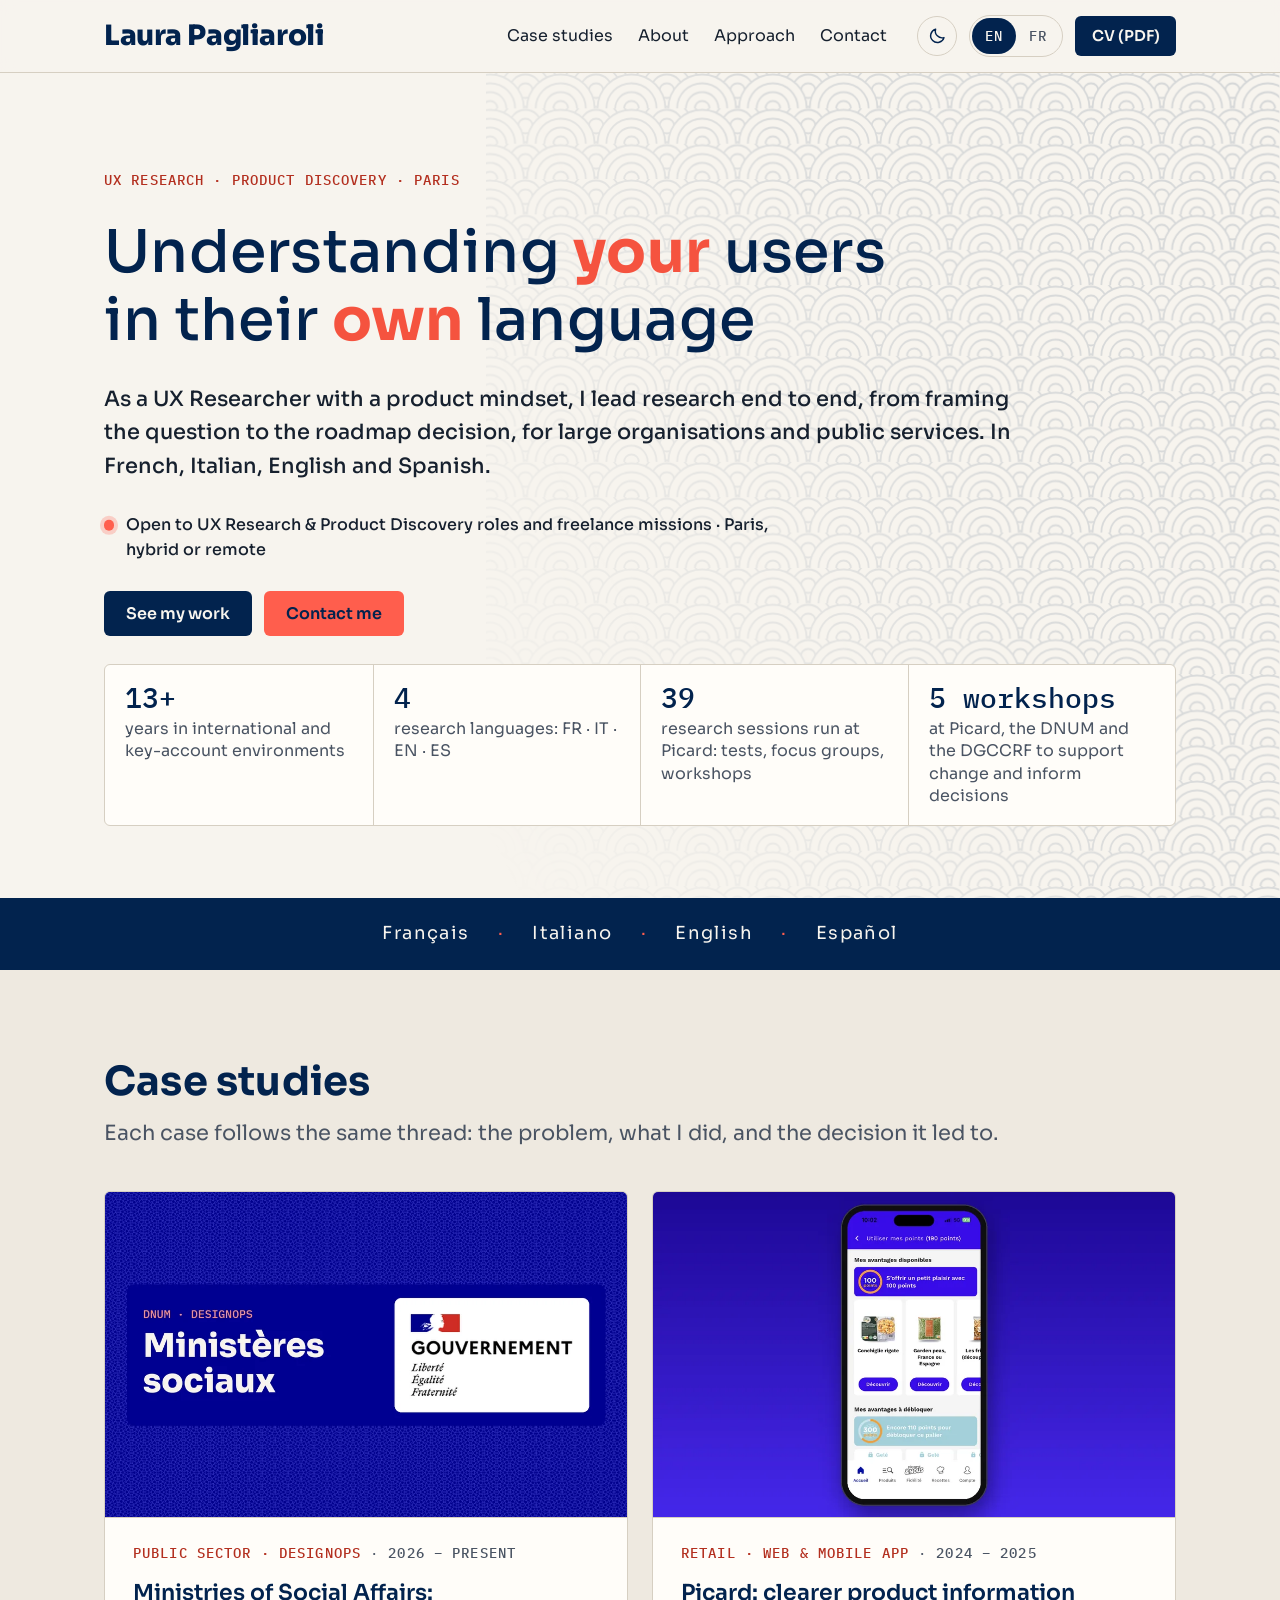
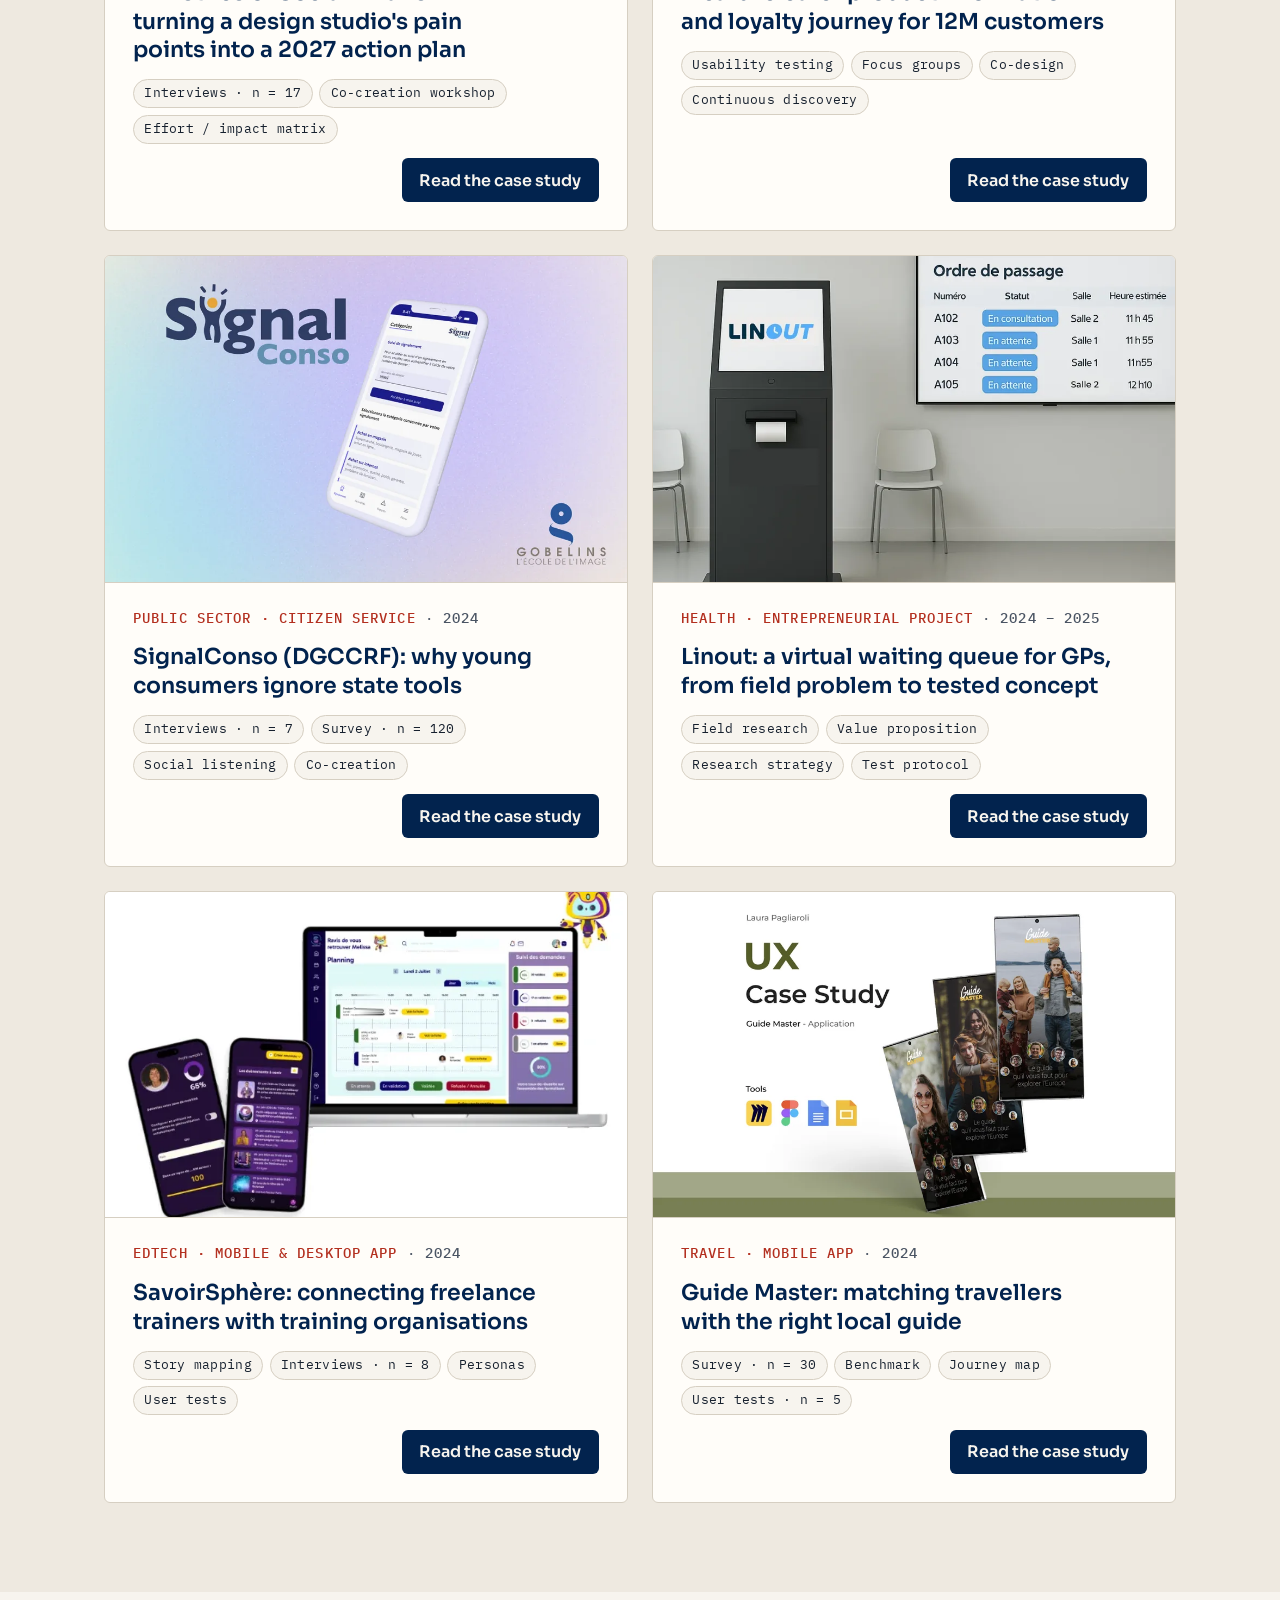
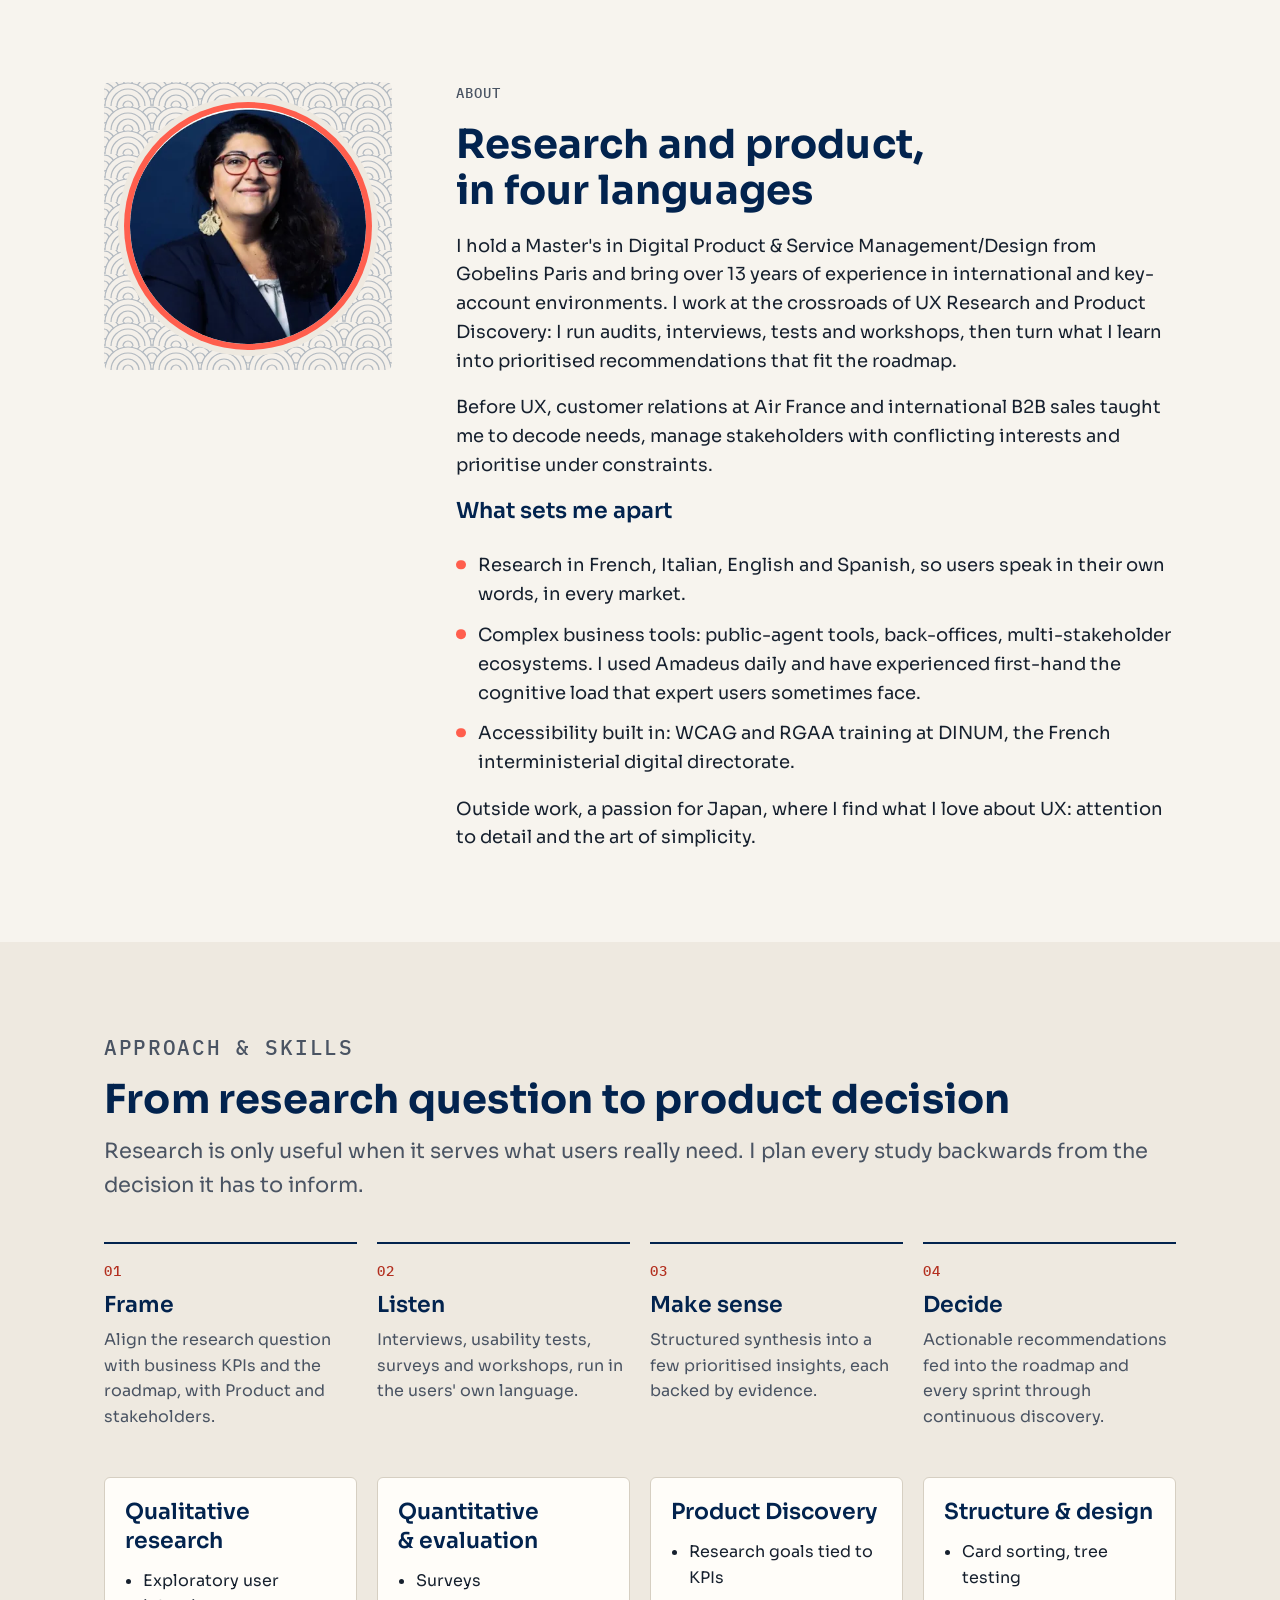
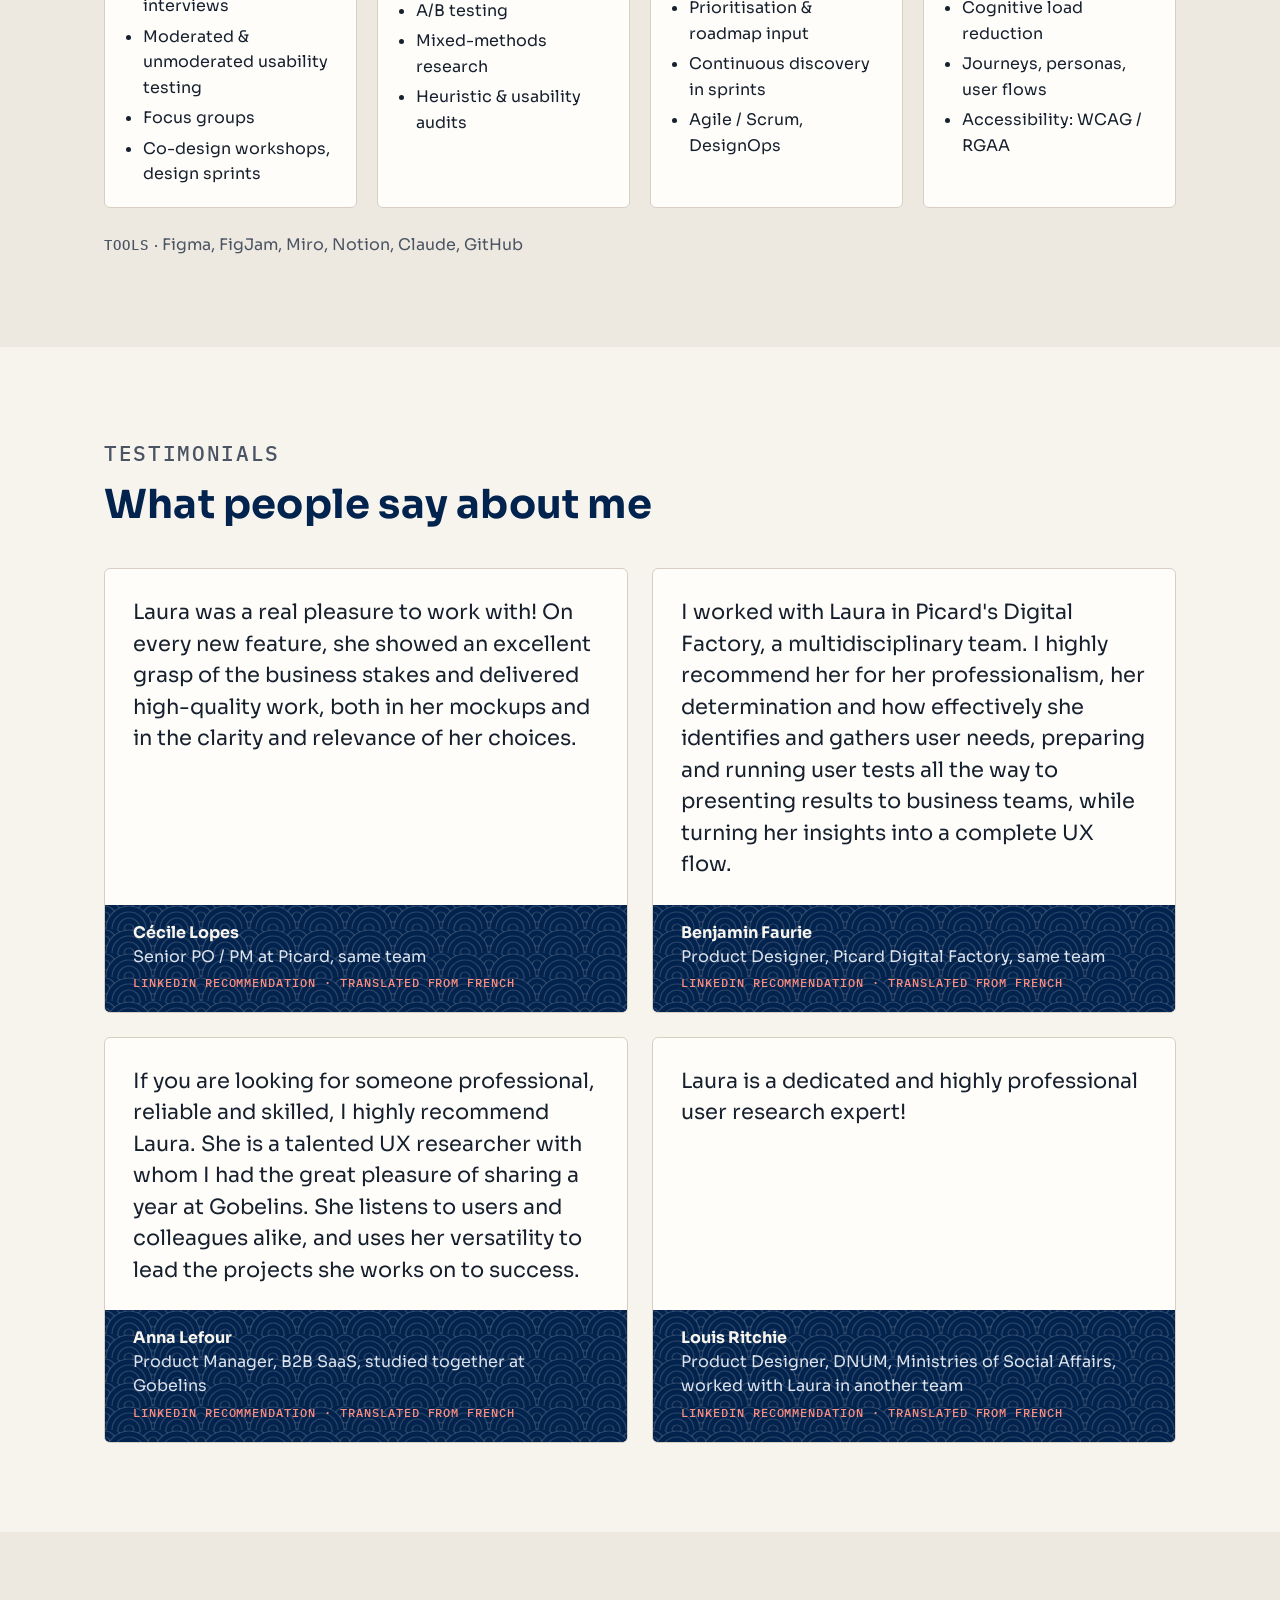
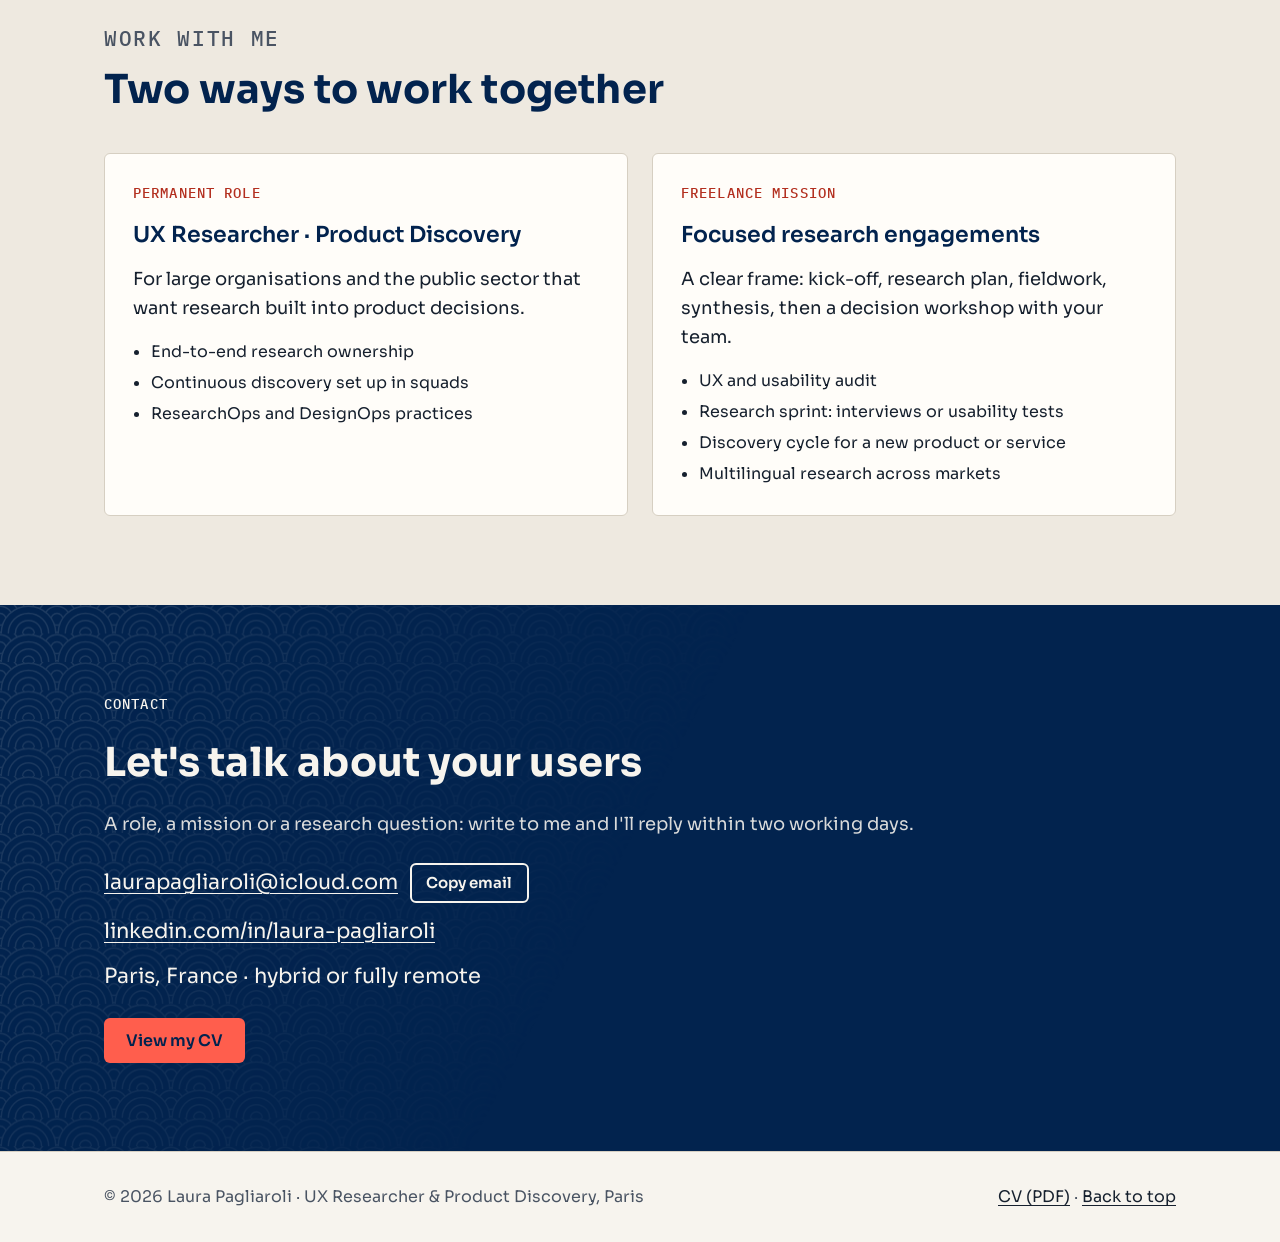
==== commit 6fae6e06: "Contact section: View my CV in secondary colour (coral) Co-Authored-By: Claude Opus 5.5 <noreply@ant" ====
--- a/index.html
+++ b/index.html
@@ -420,7 +420,7 @@
       <li data-i18n="ct.loc">Paris, France · hybrid or fully remote</li>
     </ul>
     <div class="hero__ctas">
-      <a class="btn btn--ghost btn--arrow" href="assets/Laura_Pagliaroli_CV_UX_Researcher_EN.pdf" download="Laura_Pagliaroli_CV_UX_Researcher_EN.pdf" data-i18n="cta.cv">View my CV</a>
+      <a class="btn btn--coral" href="assets/Laura_Pagliaroli_CV_UX_Researcher_EN.pdf" download="Laura_Pagliaroli_CV_UX_Researcher_EN.pdf" data-i18n="cta.cv">View my CV</a>
     </div>
   </div>
 </section>
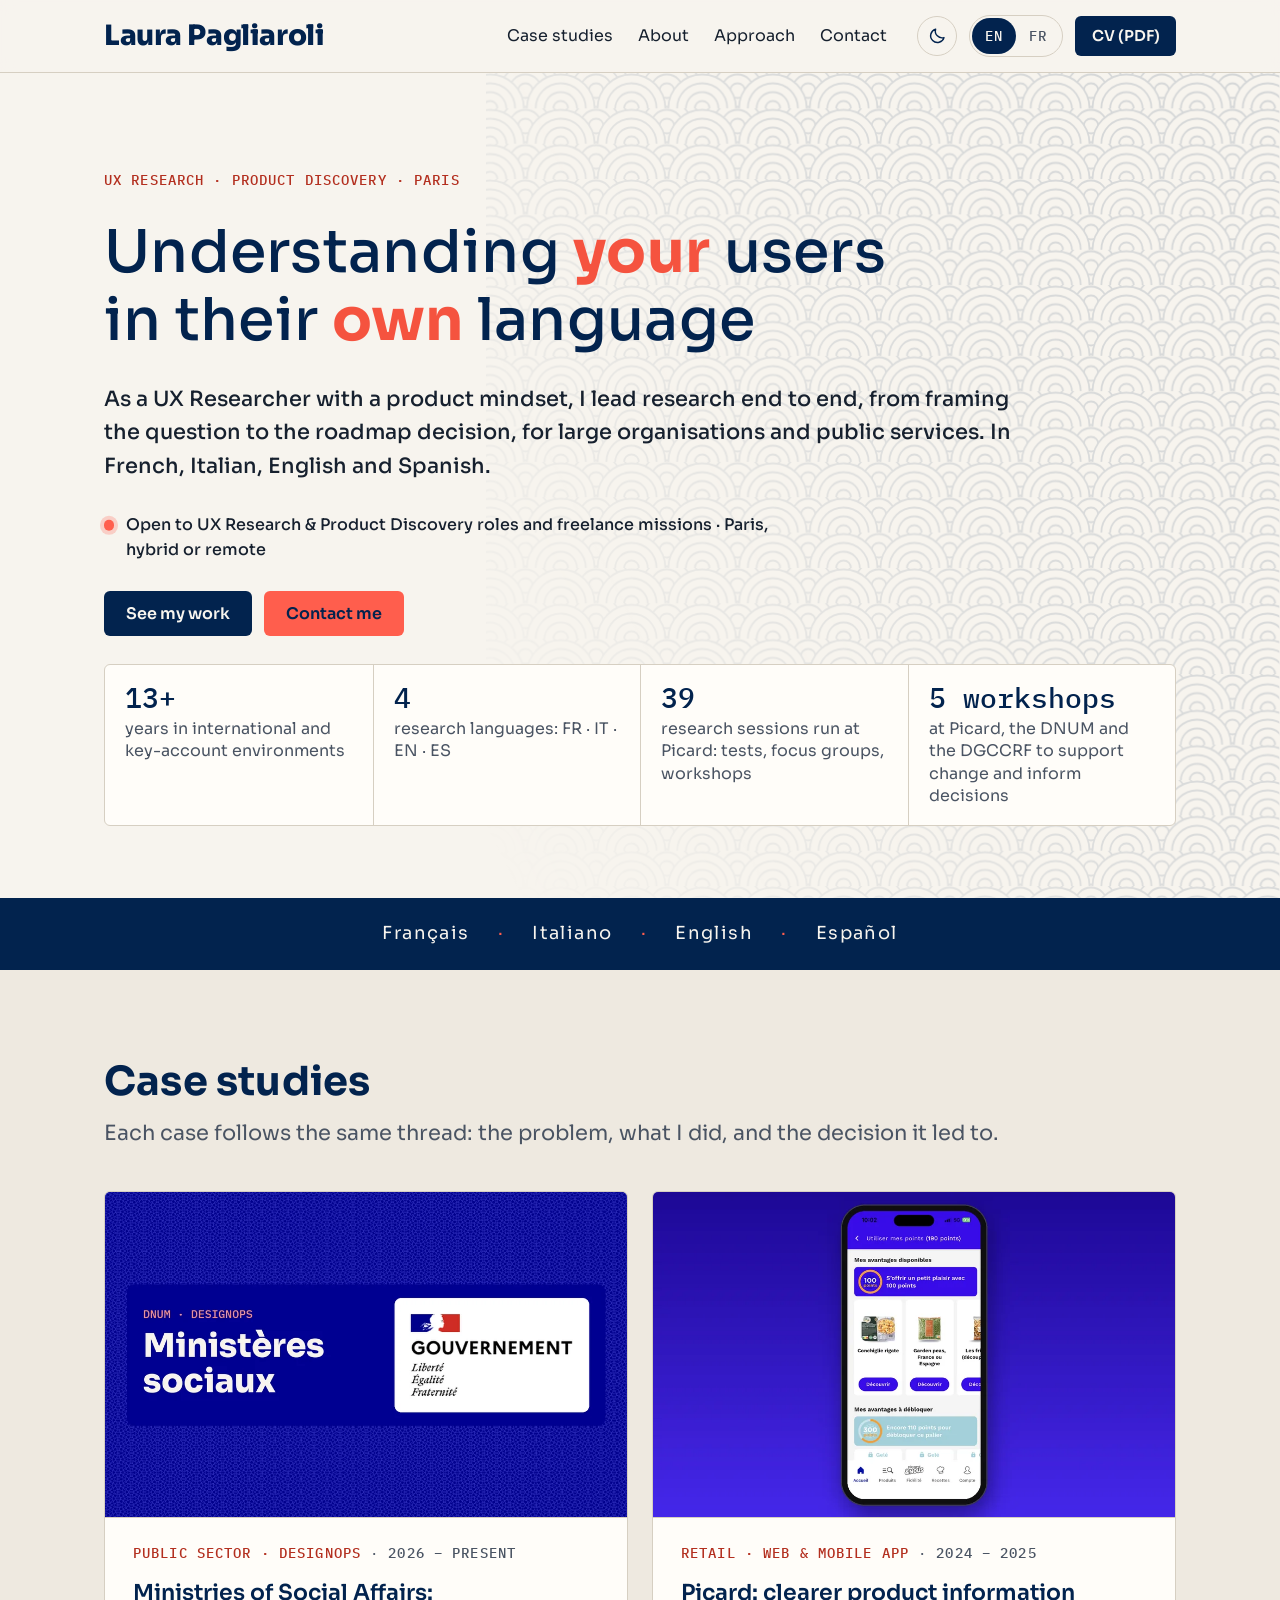
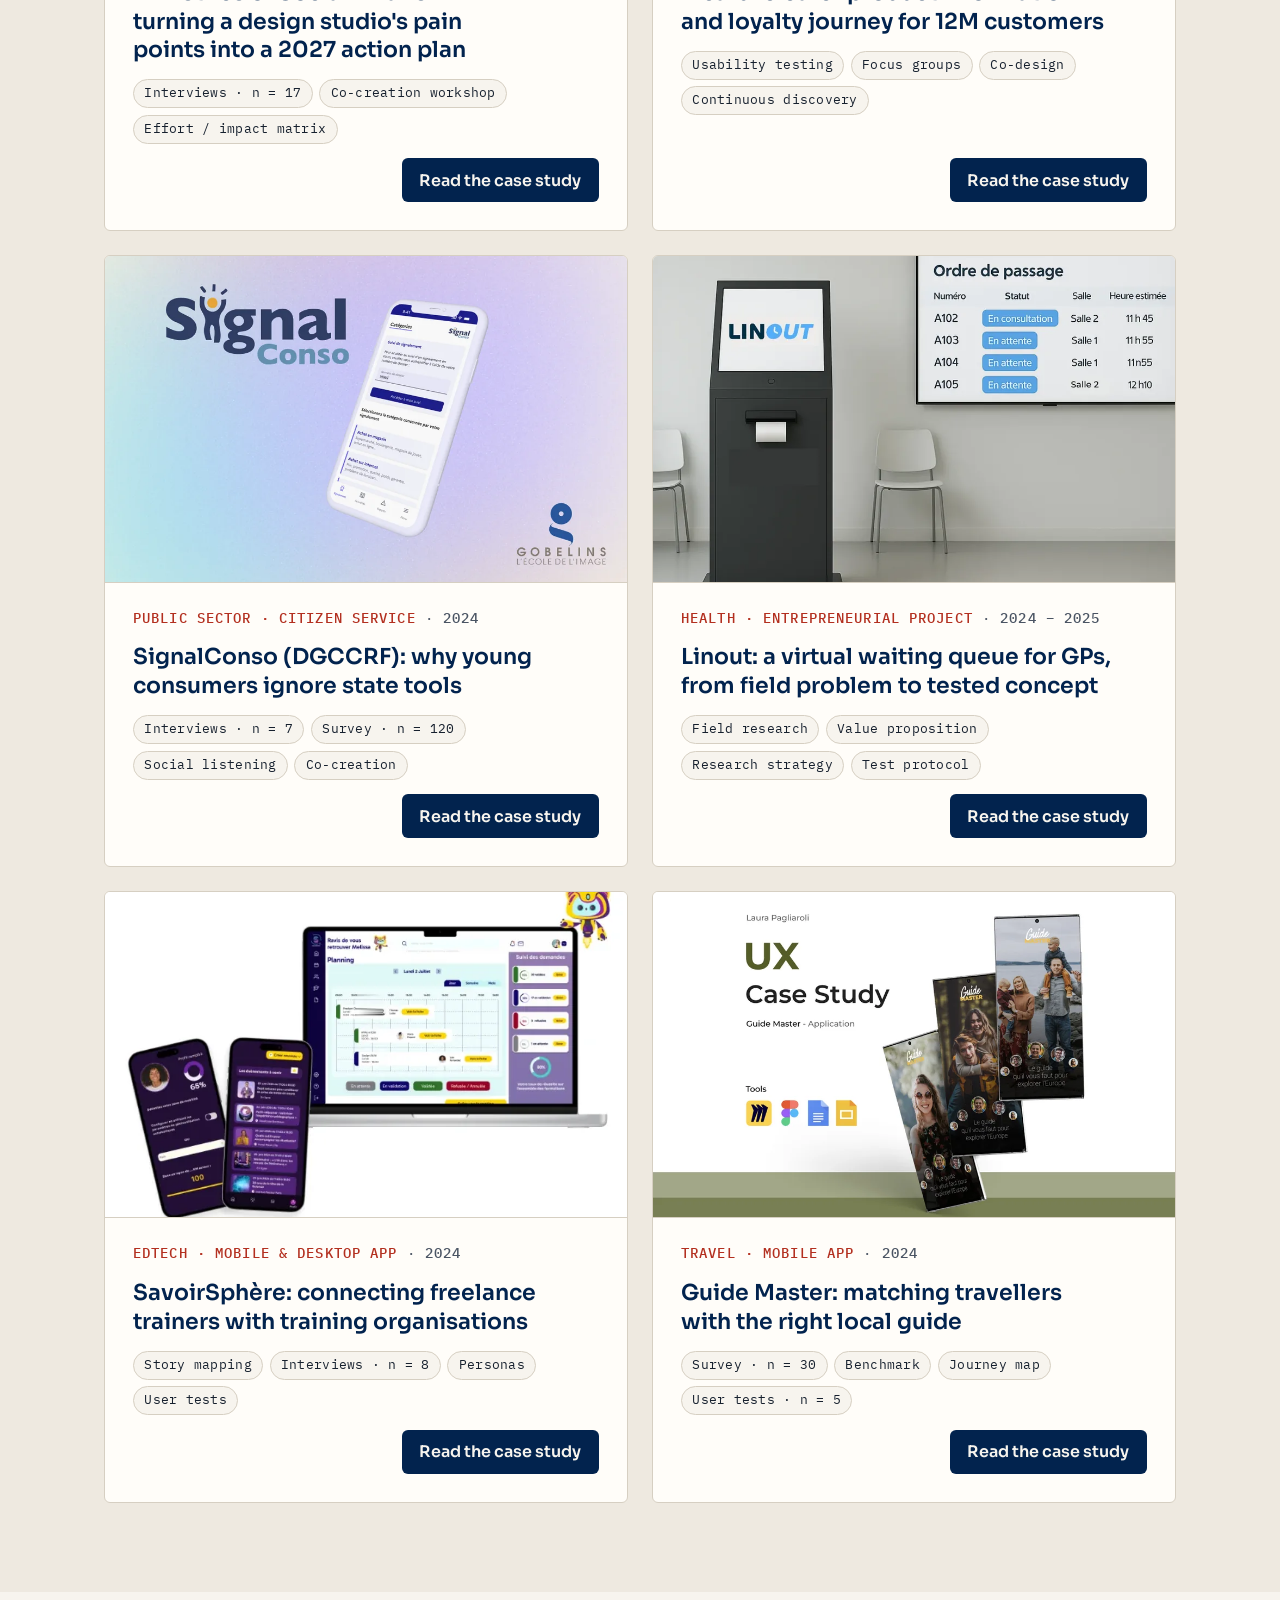
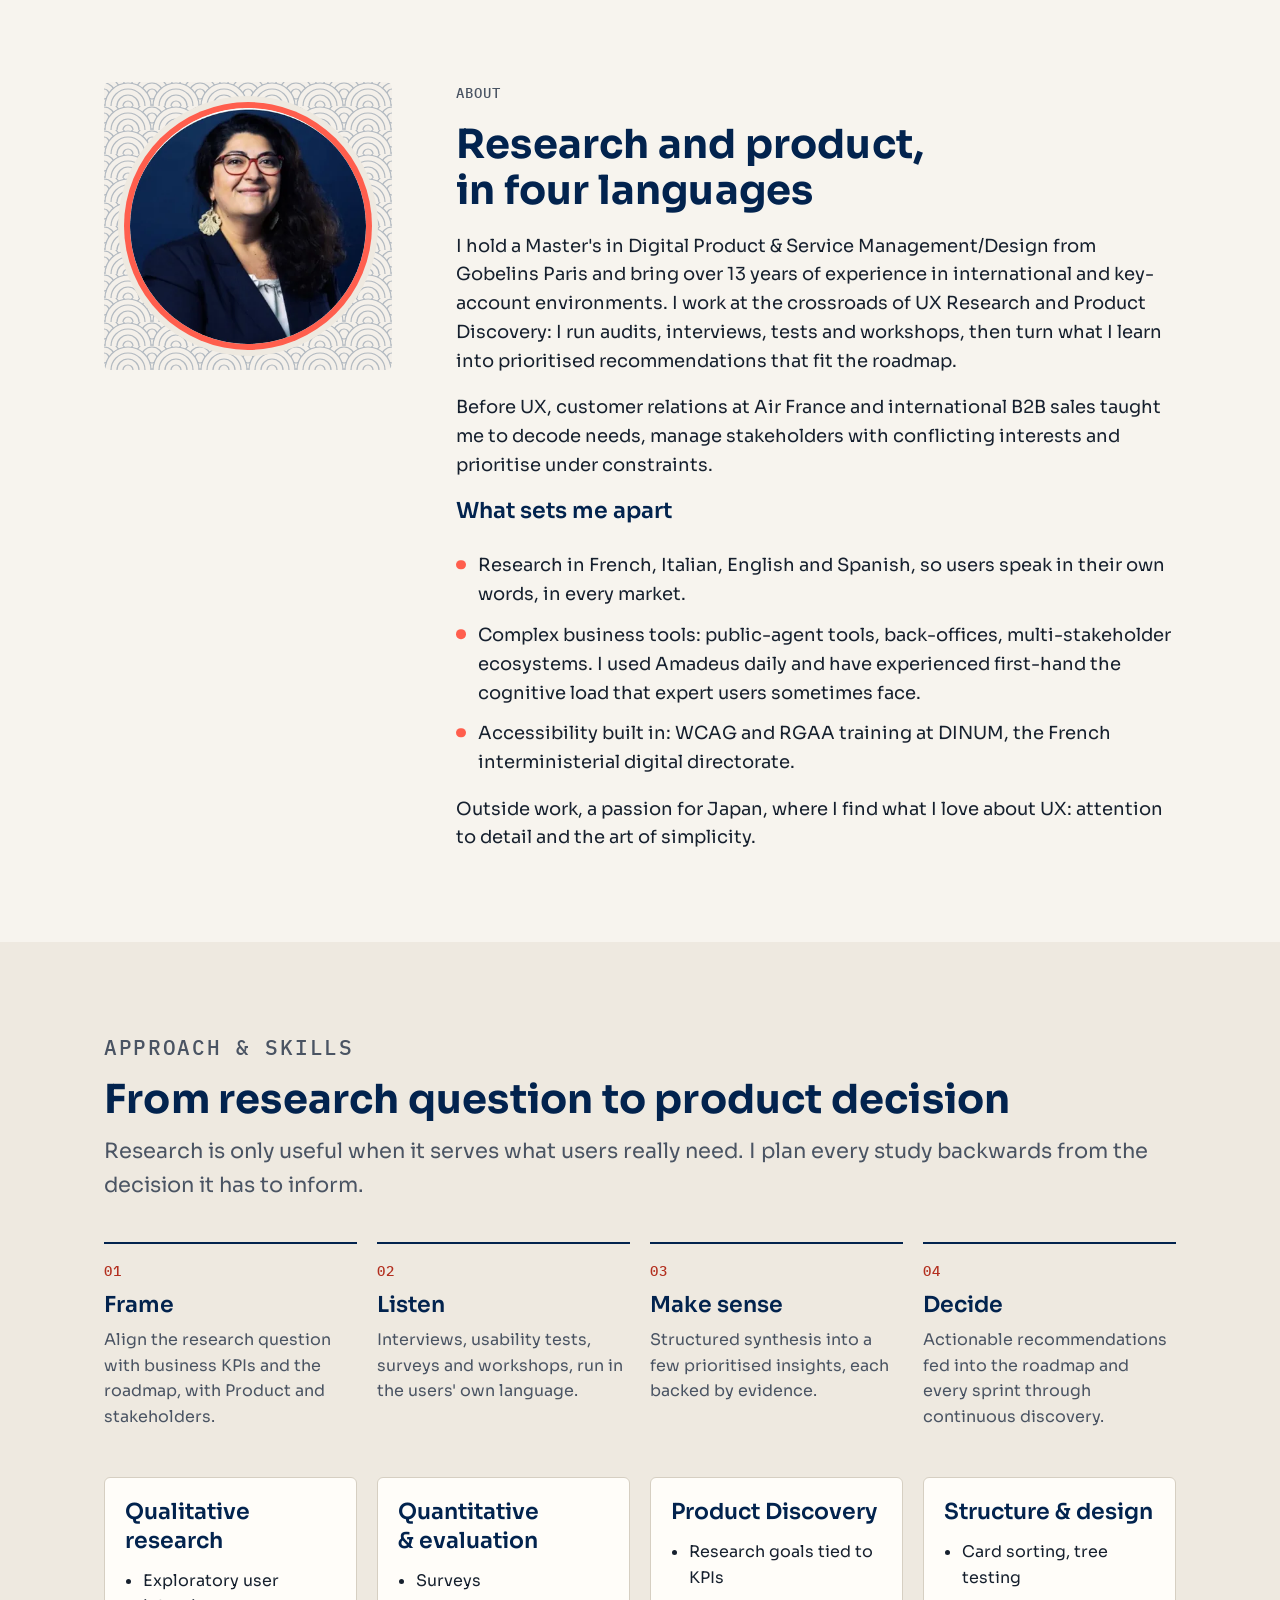
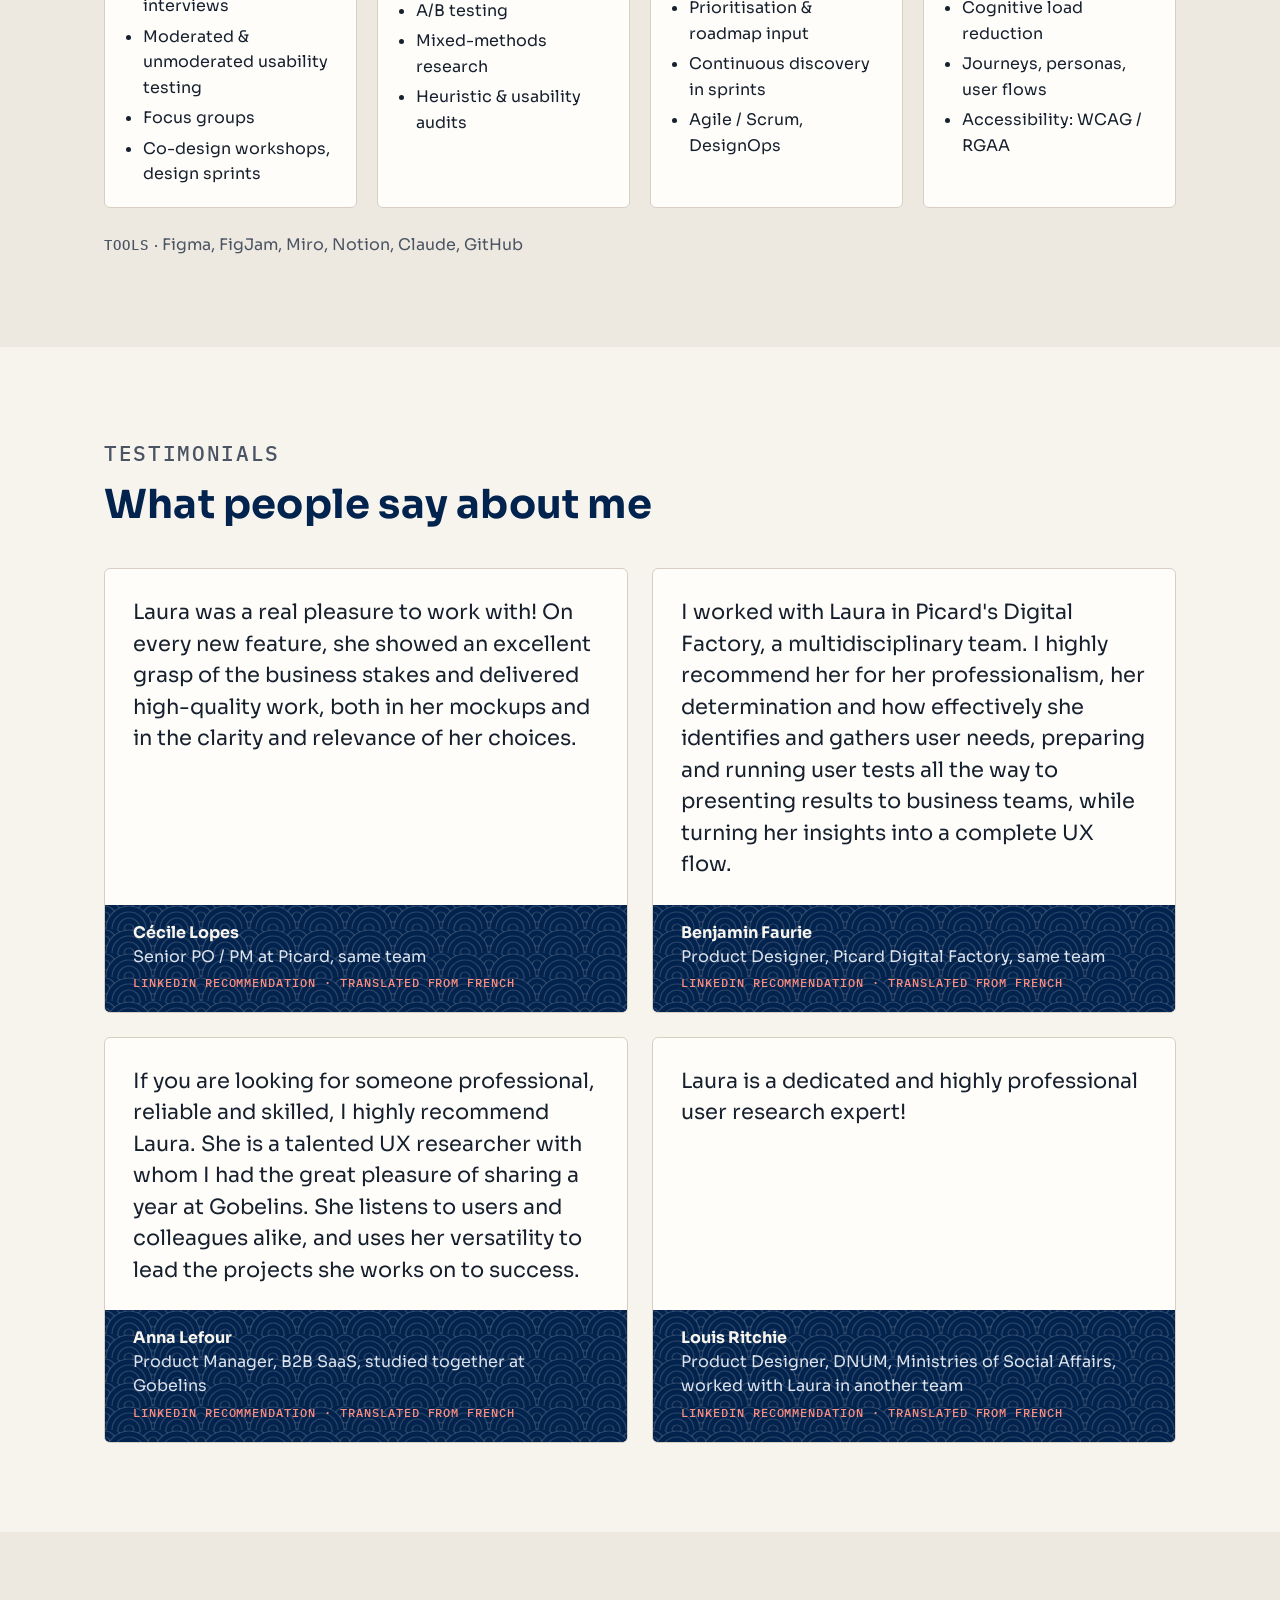
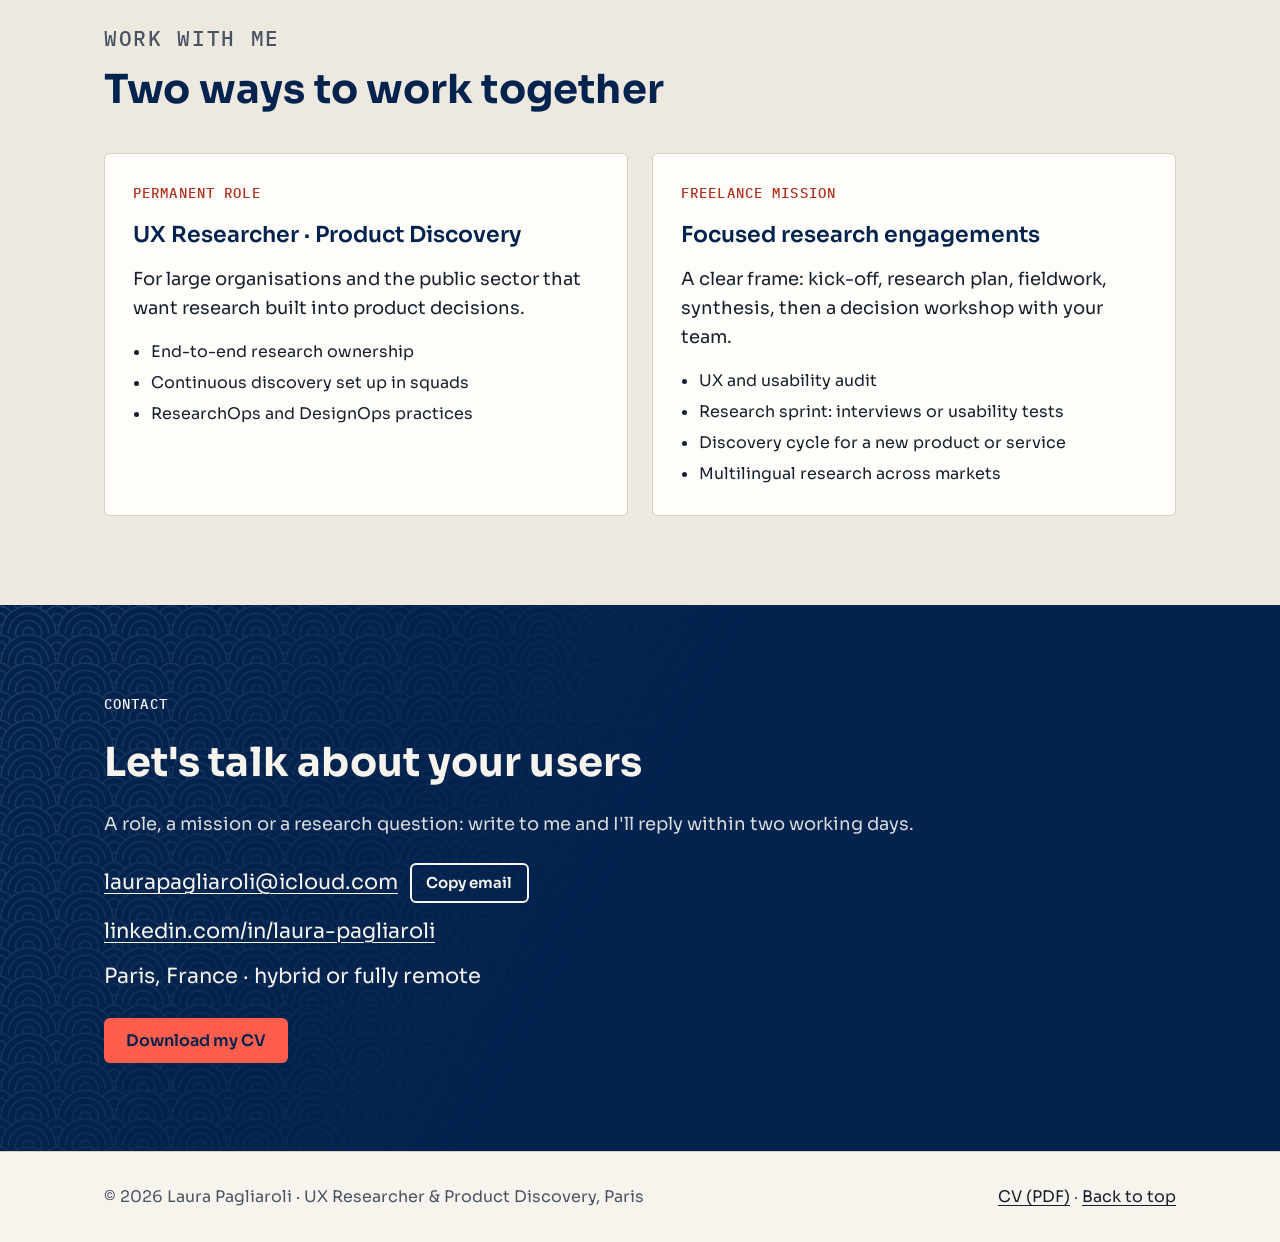
==== commit 725d0bfc: "Contact section: Download my CV label Co-Authored-By: Claude Opus 5.5 <noreply@anthropic.com> Claude" ====
--- a/index.html
+++ b/index.html
@@ -94,7 +94,7 @@
         <button type="button" data-lang="en" aria-pressed="true" lang="en"><span aria-hidden="true">EN</span><span class="visually-hidden">English</span></button>
         <button type="button" data-lang="fr" aria-pressed="false" lang="fr"><span aria-hidden="true">FR</span><span class="visually-hidden">Français</span></button>
       </div>
-      <a class="btn btn--primary btn--small" href="assets/Laura_Pagliaroli_CV_UX_Researcher_EN.pdf" download="Laura_Pagliaroli_CV_UX_Researcher_EN.pdf" data-i18n="cv.short">CV (PDF)</a>
+      <a class="btn btn--primary btn--small btn--download" href="assets/Laura_Pagliaroli_CV_UX_Researcher_EN.pdf" download="Laura_Pagliaroli_CV_UX_Researcher_EN.pdf" data-i18n="cv.short">CV (PDF)</a>
     </div>
   </div>
 </header>
@@ -420,7 +420,7 @@
       <li data-i18n="ct.loc">Paris, France · hybrid or fully remote</li>
     </ul>
     <div class="hero__ctas">
-      <a class="btn btn--coral" href="assets/Laura_Pagliaroli_CV_UX_Researcher_EN.pdf" download="Laura_Pagliaroli_CV_UX_Researcher_EN.pdf" data-i18n="cta.cv">View my CV</a>
+      <a class="btn btn--coral btn--download" href="assets/Laura_Pagliaroli_CV_UX_Researcher_EN.pdf" download="Laura_Pagliaroli_CV_UX_Researcher_EN.pdf" data-i18n="cta.cv">Download my CV</a>
     </div>
   </div>
 </section>
--- a/assets/styles.css
+++ b/assets/styles.css
@@ -600,3 +600,13 @@
 .cs-panel .protocol { grid-template-columns: repeat(auto-fit, minmax(7.5rem, 1fr)); }
 .metrics li { align-content: start; }
 .protocol span { overflow-wrap: anywhere; hyphens: auto; }
+/* CV buttons: a download icon slides in on hover (replaces the arrow) */
+.btn.btn--download::after {
+  content: ""; display: inline-block; flex: none; width: 1.1em; height: 1.1em; max-width: 0; margin-left: -0.5rem; opacity: 0;
+  background-color: currentColor;
+  -webkit-mask: url("data:image/svg+xml,%3Csvg xmlns='http://www.w3.org/2000/svg' viewBox='0 0 24 24' fill='none' stroke='black' stroke-width='2.2' stroke-linecap='round' stroke-linejoin='round'%3E%3Cpath d='M12 4v11'/%3E%3Cpath d='m7 10 5 5 5-5'/%3E%3Cpath d='M5 20h14'/%3E%3C/svg%3E") center / contain no-repeat;
+          mask: url("data:image/svg+xml,%3Csvg xmlns='http://www.w3.org/2000/svg' viewBox='0 0 24 24' fill='none' stroke='black' stroke-width='2.2' stroke-linecap='round' stroke-linejoin='round'%3E%3Cpath d='M12 4v11'/%3E%3Cpath d='m7 10 5 5 5-5'/%3E%3Cpath d='M5 20h14'/%3E%3C/svg%3E") center / contain no-repeat;
+  transform: translateY(-4px); transition: max-width 0.25s ease, margin-left 0.25s ease, opacity 0.2s ease, transform 0.25s ease;
+}
+.btn.btn--download:hover::after, .btn.btn--download:focus-visible::after { max-width: 1.1em; margin-left: 0; opacity: 1; transform: translateY(0); }
+@media (prefers-reduced-motion: reduce) { .btn.btn--download::after { transition: none; } }
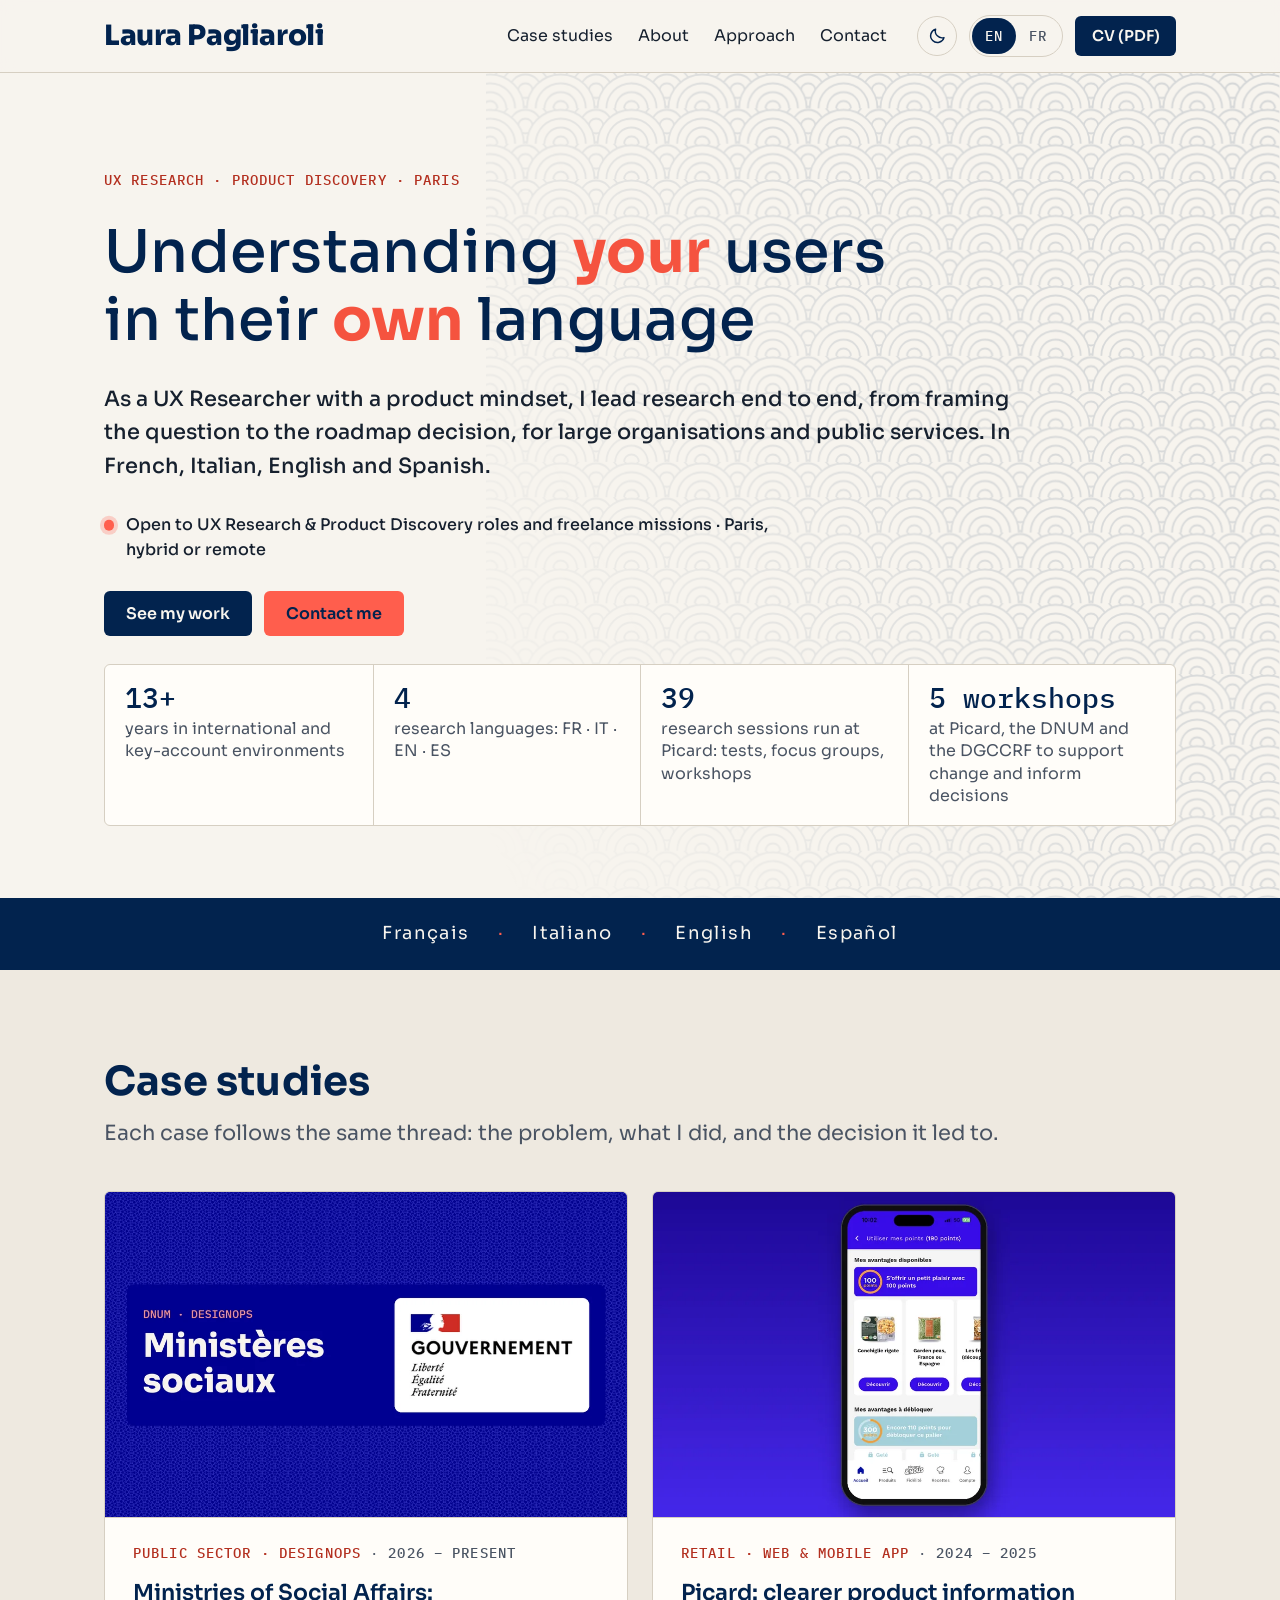
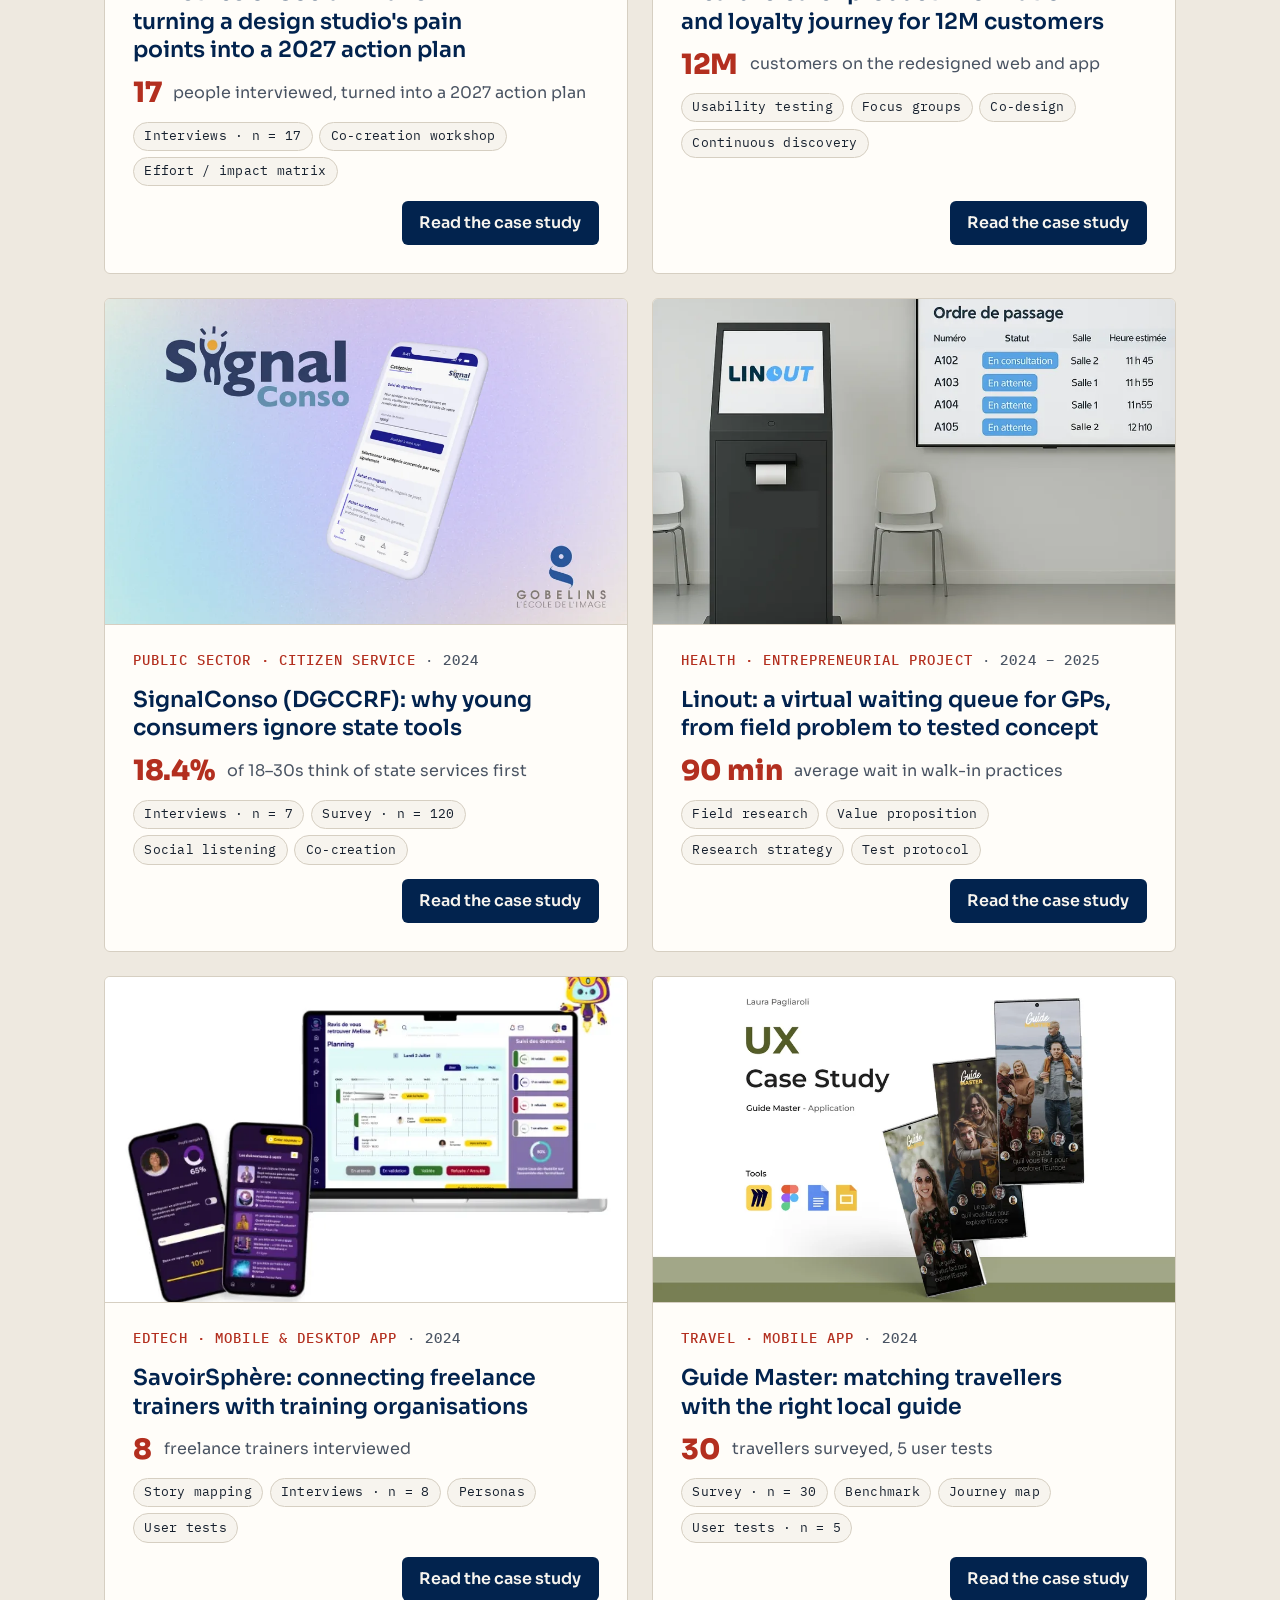
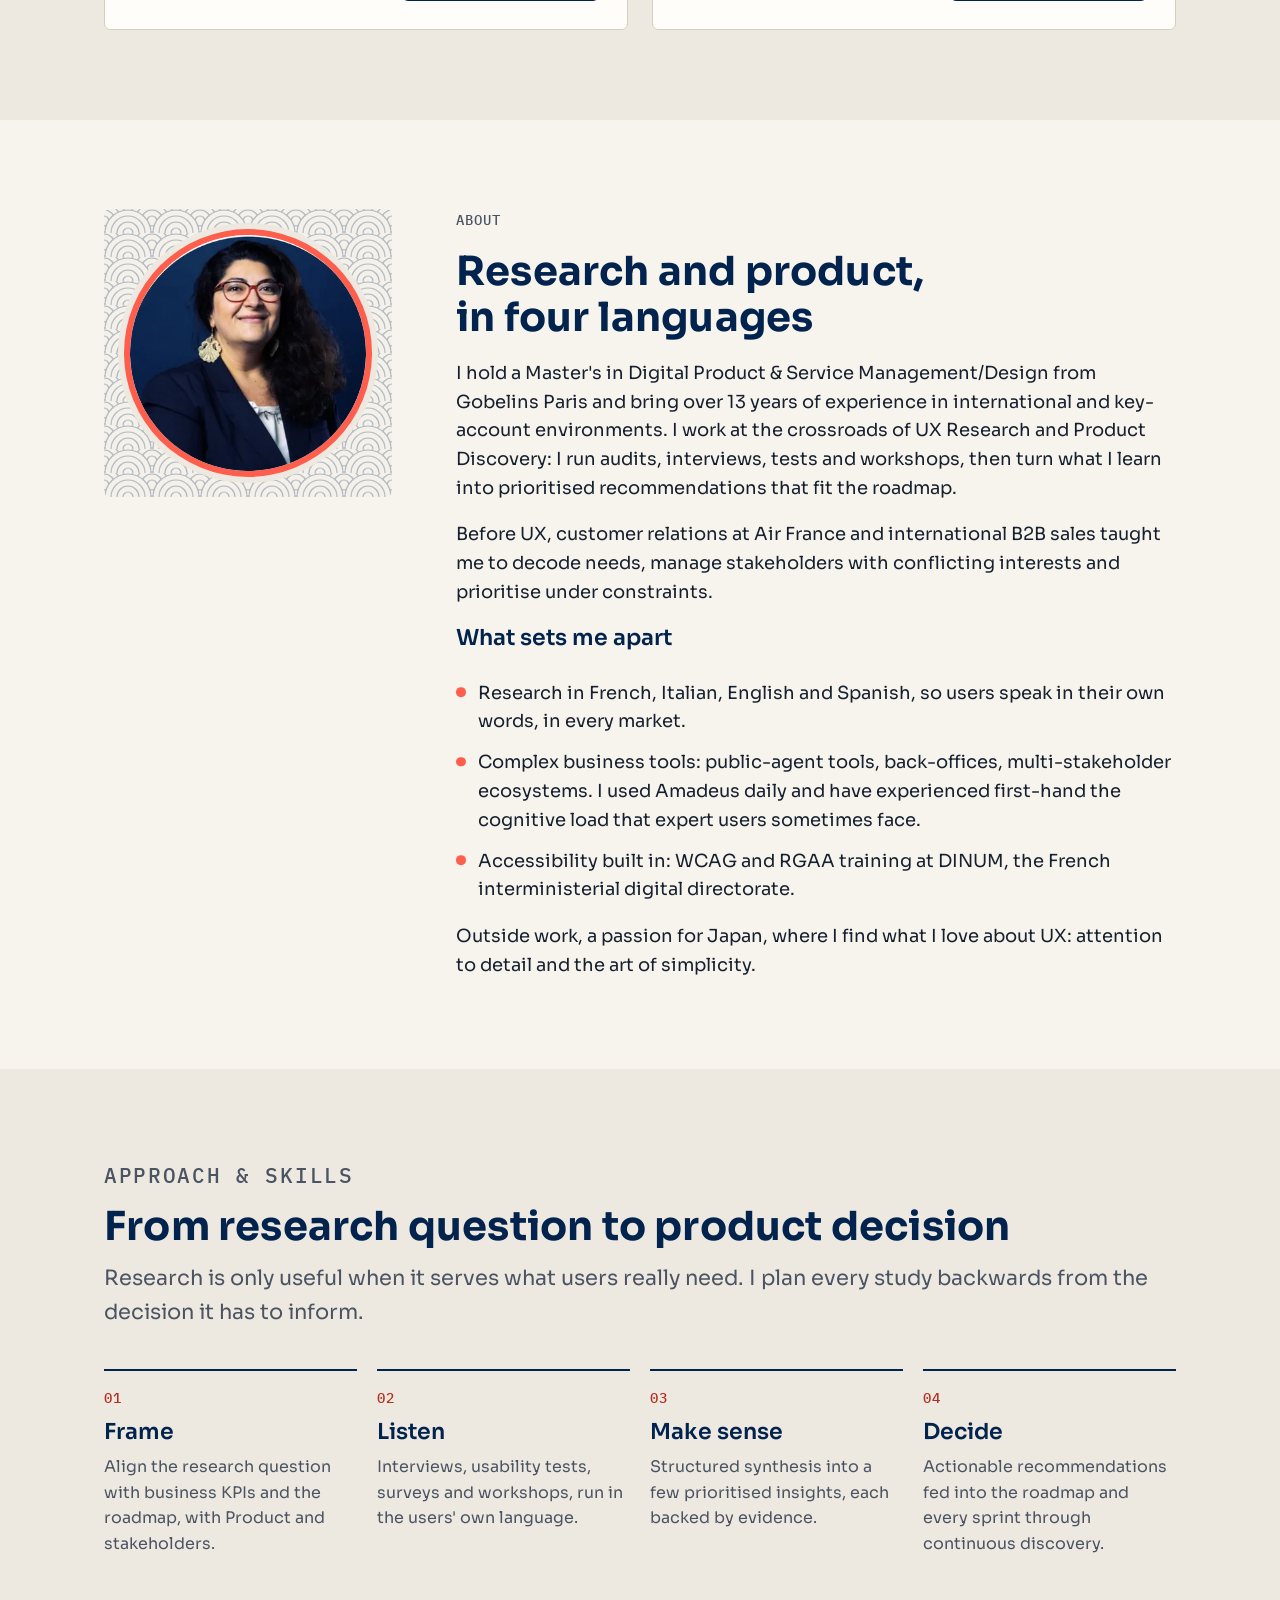
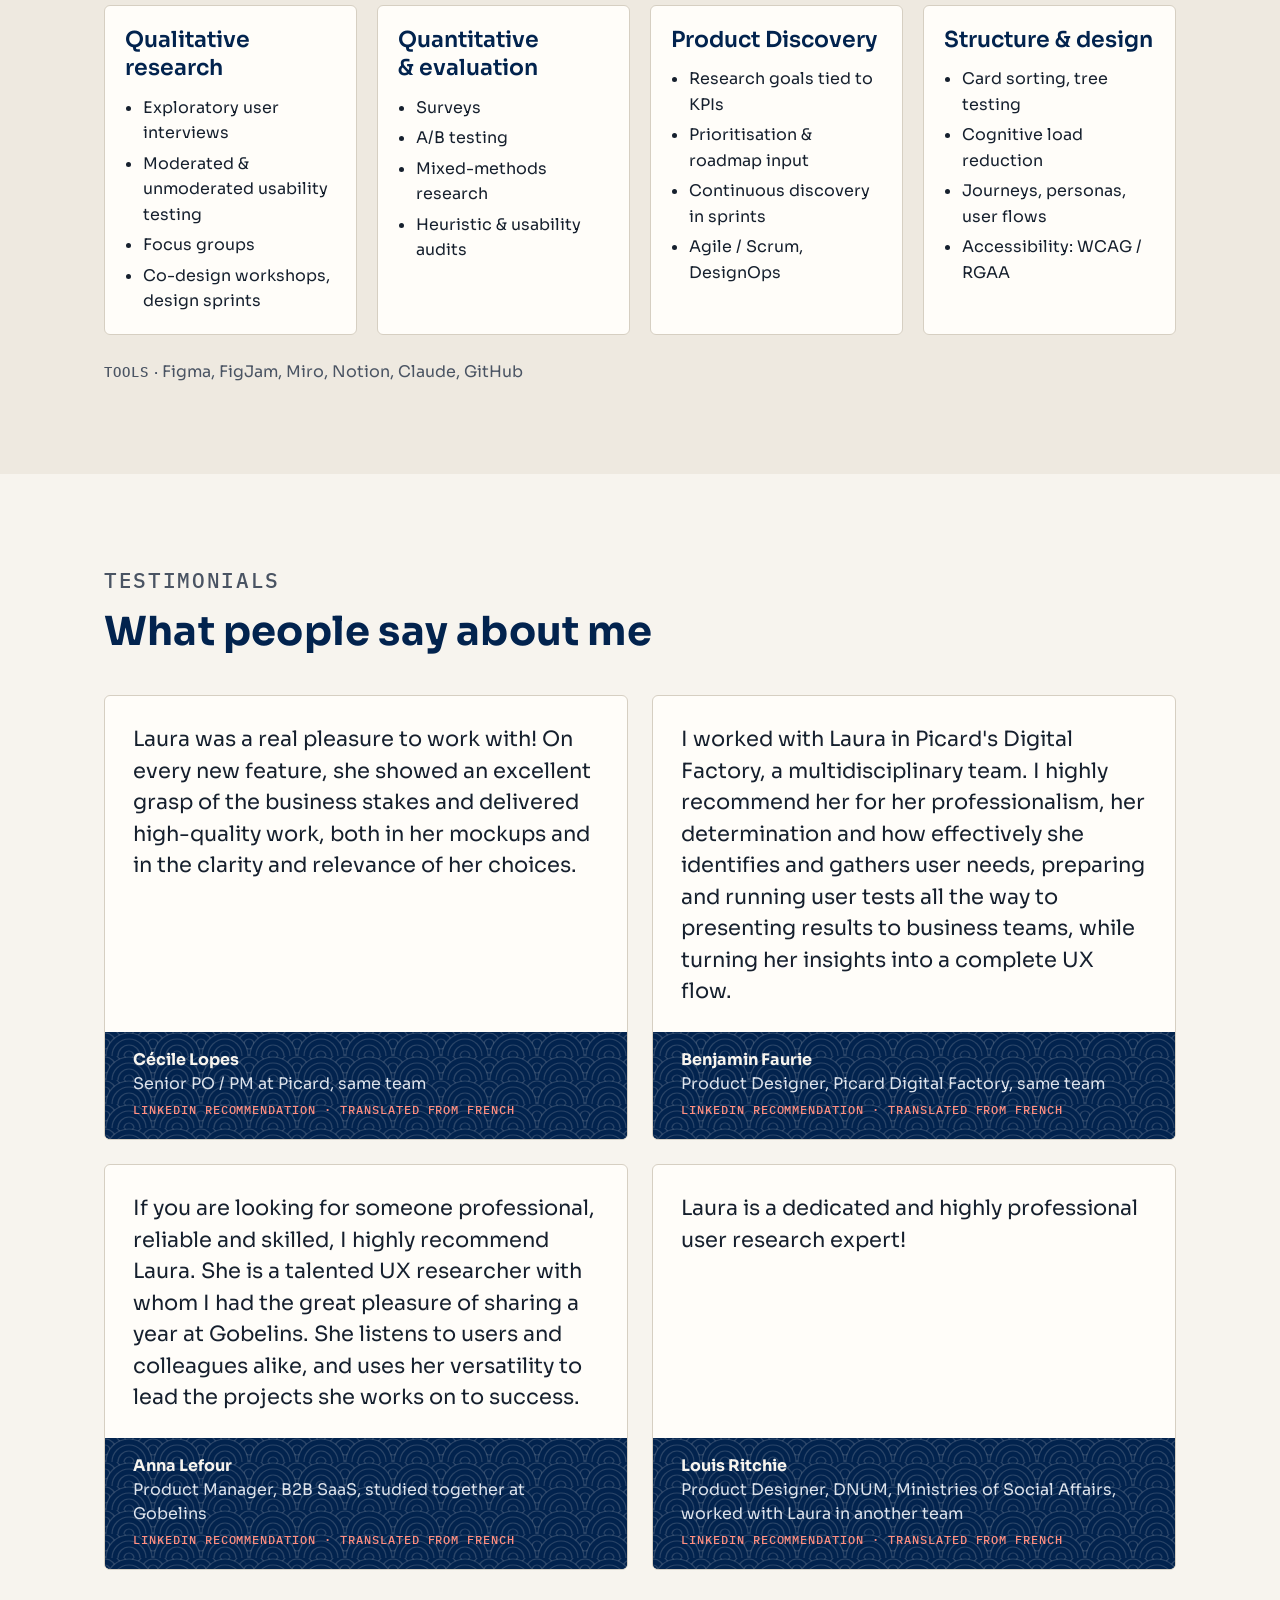
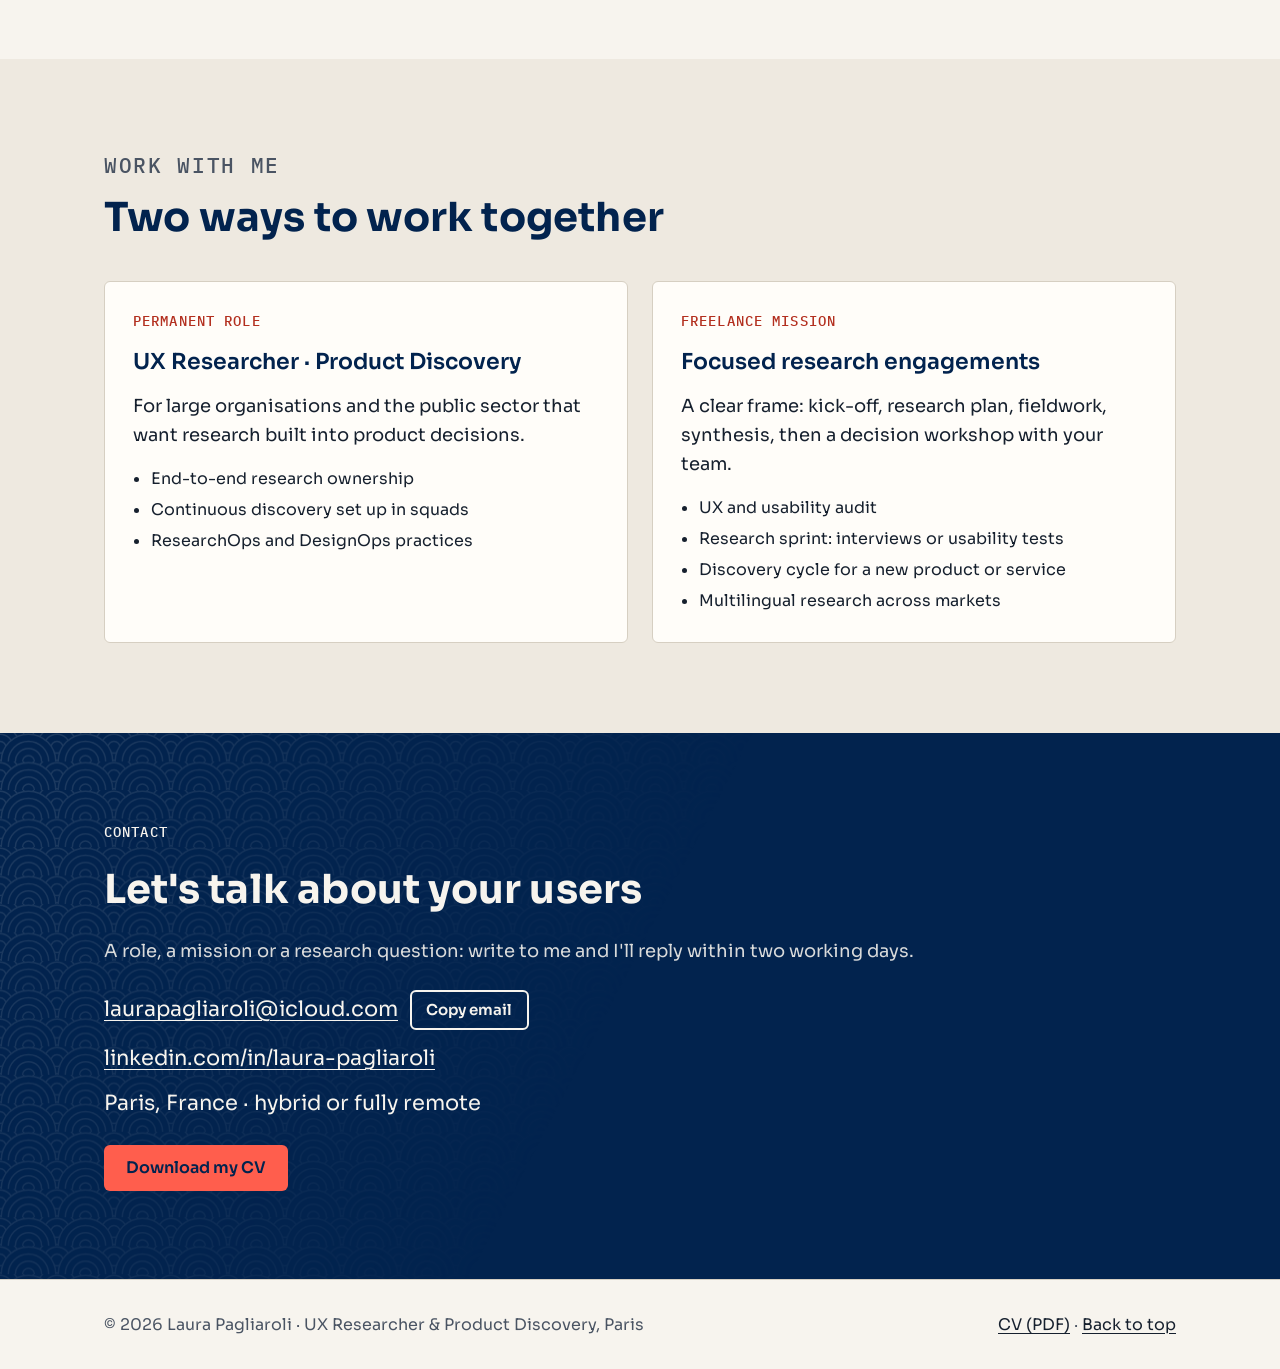
==== commit df067592: "Portfolio efficiency: case-study highlights (hero visual, headline metrics, what the project shows, " ====
--- a/index.html
+++ b/index.html
@@ -167,6 +167,7 @@
           <div class="case-card__body">
             <p class="case-card__eyebrow"><span class="label label--coral" data-i18n="c3.sector">Public sector · DesignOps</span><span aria-hidden="true"> · </span><span class="label" data-i18n="c3.date">2026 – present</span></p>
             <h3><a href="case-studies/designops-ministeres-sociaux.html" data-i18n="c3.title">Ministries of Social Affairs: turning a design studio's pain points into a 2027 action plan</a></h3>
+            <p class="case-card__metric"><strong data-i18n="c3.mv">17</strong> <span data-i18n="c3.ml">people interviewed, turned into a 2027 action plan</span></p>
             <ul class="tags" aria-label="Methods" data-i18n-aria="aria.5">
             <li data-i18n="m.37">Interviews · n = 17</li><li data-i18n="m.38">Co-creation workshop</li><li data-i18n="m.39">Effort / impact matrix</li>
           </ul>
@@ -180,6 +181,7 @@
           <div class="case-card__body">
             <p class="case-card__eyebrow"><span class="label label--coral" data-i18n="c1.sector">Retail · Web &amp; mobile app</span><span aria-hidden="true"> · </span><span class="label">2024 – 2025</span></p>
             <h3><a href="case-studies/picard-product-tiles-loyalty.html" data-i18n="c1.title">Picard: clearer product information and loyalty journey for 12M customers</a></h3>
+            <p class="case-card__metric"><strong data-i18n="c1.mv">12M</strong> <span data-i18n="c1.ml">customers on the redesigned web and app</span></p>
             <ul class="tags" aria-label="Methods" data-i18n-aria="aria.5">
             <li data-i18n="m.1">Usability testing</li><li data-i18n="m.2">Focus groups</li><li data-i18n="m.3">Co-design</li><li data-i18n="m.4">Continuous discovery</li>
           </ul>
@@ -194,6 +196,7 @@
           <div class="case-card__body">
             <p class="case-card__eyebrow"><span class="label label--coral" data-i18n="c2.sector">Public sector · Citizen service</span><span aria-hidden="true"> · </span><span class="label">2024</span></p>
             <h3><a href="case-studies/signalconso-dgccrf.html" data-i18n="c2.title">SignalConso (DGCCRF): why young consumers ignore state tools</a></h3>
+            <p class="case-card__metric"><strong data-i18n="c2.mv">18.4%</strong> <span data-i18n="c2.ml">of 18–30s think of state services first</span></p>
             <ul class="tags" aria-label="Methods" data-i18n-aria="aria.5">
             <li data-i18n="m.8">Interviews · n = 7</li><li data-i18n="m.9">Survey · n = 120</li><li data-i18n="m.10">Social listening</li><li data-i18n="m.11">Co-creation</li>
           </ul>
@@ -207,6 +210,7 @@
           <div class="case-card__body">
             <p class="case-card__eyebrow"><span class="label label--coral" data-i18n="c4.sector">Health · Entrepreneurial project</span><span aria-hidden="true"> · </span><span class="label">2024 – 2025</span></p>
             <h3><a href="case-studies/linout-virtual-waiting-queue.html" data-i18n="c4.title">Linout: a virtual waiting queue for GPs, from field problem to tested concept</a></h3>
+            <p class="case-card__metric"><strong data-i18n="c4.mv">90 min</strong> <span data-i18n="c4.ml">average wait in walk-in practices</span></p>
             <ul class="tags" aria-label="Methods" data-i18n-aria="aria.5">
             <li data-i18n="m.5">Field research</li><li data-i18n="m.6">Value proposition</li><li data-i18n="m.35">Research strategy</li><li data-i18n="m.36">Test protocol</li>
           </ul>
@@ -221,6 +225,7 @@
           <div class="case-card__body">
             <p class="case-card__eyebrow"><span class="label label--coral" data-i18n="c5.sector">EdTech · Mobile &amp; desktop app</span><span aria-hidden="true"> · </span><span class="label">2024</span></p>
             <h3><a href="case-studies/savoirsphere-teacher-app.html" data-i18n="c5.title">SavoirSphère: connecting freelance trainers with training organisations</a></h3>
+            <p class="case-card__metric"><strong data-i18n="c5.mv">8</strong> <span data-i18n="c5.ml">freelance trainers interviewed</span></p>
             <ul class="tags" aria-label="Methods" data-i18n-aria="aria.5"><li data-i18n="m.12">Story mapping</li><li data-i18n="m.13">Interviews · n = 8</li><li data-i18n="m.14">Personas</li><li data-i18n="m.15">User tests</li></ul>
             <span class="case-card__link" aria-hidden="true" data-i18n="read">Read the case study</span>
           </div>
@@ -232,6 +237,7 @@
           <div class="case-card__body">
             <p class="case-card__eyebrow"><span class="label label--coral" data-i18n="c6.sector">Travel · Mobile app</span><span aria-hidden="true"> · </span><span class="label">2024</span></p>
             <h3><a href="case-studies/guide-master-travel-app.html" data-i18n="c6.title">Guide Master: matching travellers with the right local guide</a></h3>
+            <p class="case-card__metric"><strong data-i18n="c6.mv">30</strong> <span data-i18n="c6.ml">travellers surveyed, 5 user tests</span></p>
             <ul class="tags" aria-label="Methods" data-i18n-aria="aria.5"><li data-i18n="m.16">Survey · n = 30</li><li data-i18n="m.17">Benchmark</li><li data-i18n="m.18">Journey map</li><li data-i18n="m.19">User tests · n = 5</li></ul>
             <span class="case-card__link" aria-hidden="true" data-i18n="read">Read the case study</span>
           </div>
--- a/assets/styles.css
+++ b/assets/styles.css
@@ -610,3 +610,62 @@
 }
 .btn.btn--download:hover::after, .btn.btn--download:focus-visible::after { max-width: 1.1em; margin-left: 0; opacity: 1; transform: translateY(0); }
 @media (prefers-reduced-motion: reduce) { .btn.btn--download::after { transition: none; } }
+/* Journey map (Picard): curve aligned with 8 stages, details below */
+.jmap { display: grid; gap: 1rem; padding: 1.25rem; background: var(--paper); border: 1px solid var(--line); border-radius: var(--radius); }
+.jmap__curve { display: block; width: 100%; height: auto; }
+.jmap__stages { display: grid; grid-template-columns: repeat(8, minmax(0, 1fr)); gap: 0.35rem; margin: -0.5rem 0 0; padding: 0; list-style: none; text-align: center; }
+.jmap__stages li { display: grid; justify-items: center; align-content: start; gap: 0.25rem; padding: 0.4rem 0.15rem; border-radius: var(--radius); }
+.jmap__stage--low { background: color-mix(in srgb, var(--coral) 14%, transparent); }
+.jmap__stages h4 { margin: 0; font-size: 0.75rem; line-height: 1.25; color: var(--navy); hyphens: auto; overflow-wrap: anywhere; }
+.jmap__counts { margin: 0; font-family: var(--font-mono); font-size: 0.75rem; white-space: nowrap; }
+.jmap__num { display: inline-grid; place-items: center; width: 1.4rem; height: 1.4rem; border-radius: 50%; background: var(--navy); color: var(--washi); font-family: var(--font-mono); font-size: 0.7rem; }
+.jmap__stage--low .jmap__num, .jmap__detail--low .jmap__num { background: var(--coral); color: #1a1a1a; }
+.jmap__pos { color: #1E7A3C; } .jmap__neg { color: #B32F1F; }
+:root[data-theme="dark"] .jmap__pos { color: #7FD69A; } :root[data-theme="dark"] .jmap__neg { color: #FF8E80; }
+.jmap__details { display: grid; grid-template-columns: repeat(2, minmax(0, 1fr)); gap: 0.75rem; margin: 0; padding: 0; list-style: none; }
+@media (max-width: 640px) { .jmap__details { grid-template-columns: 1fr; } .jmap__stages h4 { position: absolute; width: 1px; height: 1px; overflow: hidden; clip: rect(0 0 0 0); } .jmap__counts { font-size: 0.625rem; white-space: normal; } }
+.jmap__detail { display: grid; align-content: start; gap: 0.45rem; padding: 0.85rem 1rem; border-radius: var(--radius); background: var(--washi); font-size: var(--fs-small); line-height: 1.45; }
+.jmap__detail--low { outline: 2px solid var(--coral); }
+.jmap__detail h4 { margin: 0; display: flex; align-items: center; gap: 0.5rem; font-size: 0.9375rem; color: var(--navy); }
+.jmap__pain, .jmap__opp { margin: 0; }
+.jmap__pain::before, .jmap__opp::before { display: block; font-family: var(--font-mono); font-size: 0.6875rem; text-transform: uppercase; letter-spacing: 0.06em; color: var(--muted); }
+.jmap__pain::before { content: "Pain point"; } .jmap__opp::before { content: "Opportunity"; }
+.jmap__opp { padding-top: 0.45rem; border-top: 1px solid var(--line); }
+:lang(fr) .jmap__pain::before { content: "Irritant"; } :lang(fr) .jmap__opp::before { content: "Opportunité"; }
+.jmap__legend { margin: 0; display: flex; flex-wrap: wrap; gap: 1rem; font-family: var(--font-mono); font-size: 0.75rem; color: var(--muted); }
+.jmap__legend-pain, .jmap__legend-opp { display: none; }
+
+/* ==========================================================================
+   Case-study highlights: hero visual + headline metrics, read in 10 seconds
+   ========================================================================== */
+.cs-highlight { padding: clamp(1.5rem, 3vw, 2.5rem) 0 clamp(1rem, 2vw, 1.5rem); }
+.cs-highlight__inner { display: grid; grid-template-columns: minmax(0, 1.45fr) minmax(0, 1fr); gap: clamp(1.25rem, 3vw, 2.5rem); align-items: center; }
+@media (max-width: 900px) { .cs-highlight__inner { grid-template-columns: 1fr; } }
+.cs-highlight__media { margin: 0; min-width: 0; border-radius: var(--radius); overflow: hidden; border: 1px solid var(--line); background: var(--sand); }
+.cs-highlight__media img { display: block; width: 100%; height: auto; aspect-ratio: 16 / 10; object-fit: cover; }
+.cs-highlight__facts { display: flex; flex-direction: column; gap: 1.25rem; }
+.cs-highlight__time { margin: 0; font-family: var(--font-mono); font-size: var(--fs-label); text-transform: uppercase; letter-spacing: 0.08em; color: var(--muted); }
+.cs-highlight__metrics { display: grid; gap: 0; margin: 0; border-top: 1px solid var(--line); }
+.cs-highlight__metrics div { display: grid; grid-template-columns: minmax(6.5rem, auto) 1fr; gap: 1rem; align-items: baseline; padding: 0.85rem 0; border-bottom: 1px solid var(--line); }
+.cs-highlight__metrics dt { font-weight: 800; font-size: clamp(1.75rem, 3.2vw, 2.4rem); line-height: 1; color: var(--navy); font-variant-numeric: tabular-nums; letter-spacing: -0.01em; }
+.cs-highlight__metrics dd { margin: 0; font-size: var(--fs-small); line-height: 1.45; color: var(--ink); }
+:root[data-theme="dark"] .cs-highlight__metrics dt { color: var(--coral-display, #F5533F); }
+.cs-highlight__shows { background: var(--navy); color: #F7F4EE; border-radius: var(--radius); padding: 1.1rem 1.25rem; }
+:root[data-theme="dark"] .cs-highlight__shows { background: var(--paper); color: var(--ink); border: 1px solid var(--line); }
+.cs-highlight__shows h2 { margin: 0 0 0.6rem; font-family: var(--font-mono); font-size: var(--fs-label); font-weight: 500; text-transform: uppercase; letter-spacing: 0.08em; color: #FF8E80; }
+.cs-highlight__shows ul { margin: 0; padding: 0; list-style: none; display: grid; gap: 0.5rem; }
+.cs-highlight__shows li { position: relative; padding-left: 1.5rem; font-size: var(--fs-small); line-height: 1.45; }
+.cs-highlight__shows li::before { content: "✓"; position: absolute; left: 0; top: 0; color: #FF8E80; font-weight: 700; }
+
+/* Long tables folded by default: detail on demand */
+details.more { margin: 1rem 0; border: 1px solid var(--line); border-radius: var(--radius); background: var(--paper); }
+details.more > summary { cursor: pointer; padding: 0.75rem 1rem; min-height: 2.75rem; display: flex; align-items: center; gap: 0.5rem; font-weight: 600; font-size: var(--fs-small); color: var(--navy); list-style: none; }
+details.more > summary::-webkit-details-marker { display: none; }
+details.more > summary::before { content: "+"; display: inline-grid; place-items: center; width: 1.4rem; height: 1.4rem; border-radius: 50%; border: 1.5px solid currentColor; font-family: var(--font-mono); line-height: 1; transition: transform 0.2s ease; }
+details.more[open] > summary::before { content: "−"; }
+details.more > summary:focus-visible { outline: 3px solid var(--focus); outline-offset: 2px; border-radius: var(--radius); }
+details.more > .method-table-wrap { margin: 0; border: 0; border-top: 1px solid var(--line); border-radius: 0 0 var(--radius) var(--radius); }
+:root[data-theme="dark"] details.more > summary { color: var(--ink); }
+@media (max-width: 640px) { .cs-hero .tags { display: none; } }
+.case-card__metric { margin: 0; display: grid; grid-template-columns: auto 1fr; align-items: center; gap: 0.75rem; font-size: var(--fs-small); line-height: 1.4; color: var(--muted); }
+.case-card__metric strong { font-weight: 800; font-size: 1.75rem; line-height: 1; color: var(--coral-ink, #B32F1F); letter-spacing: -0.01em; }
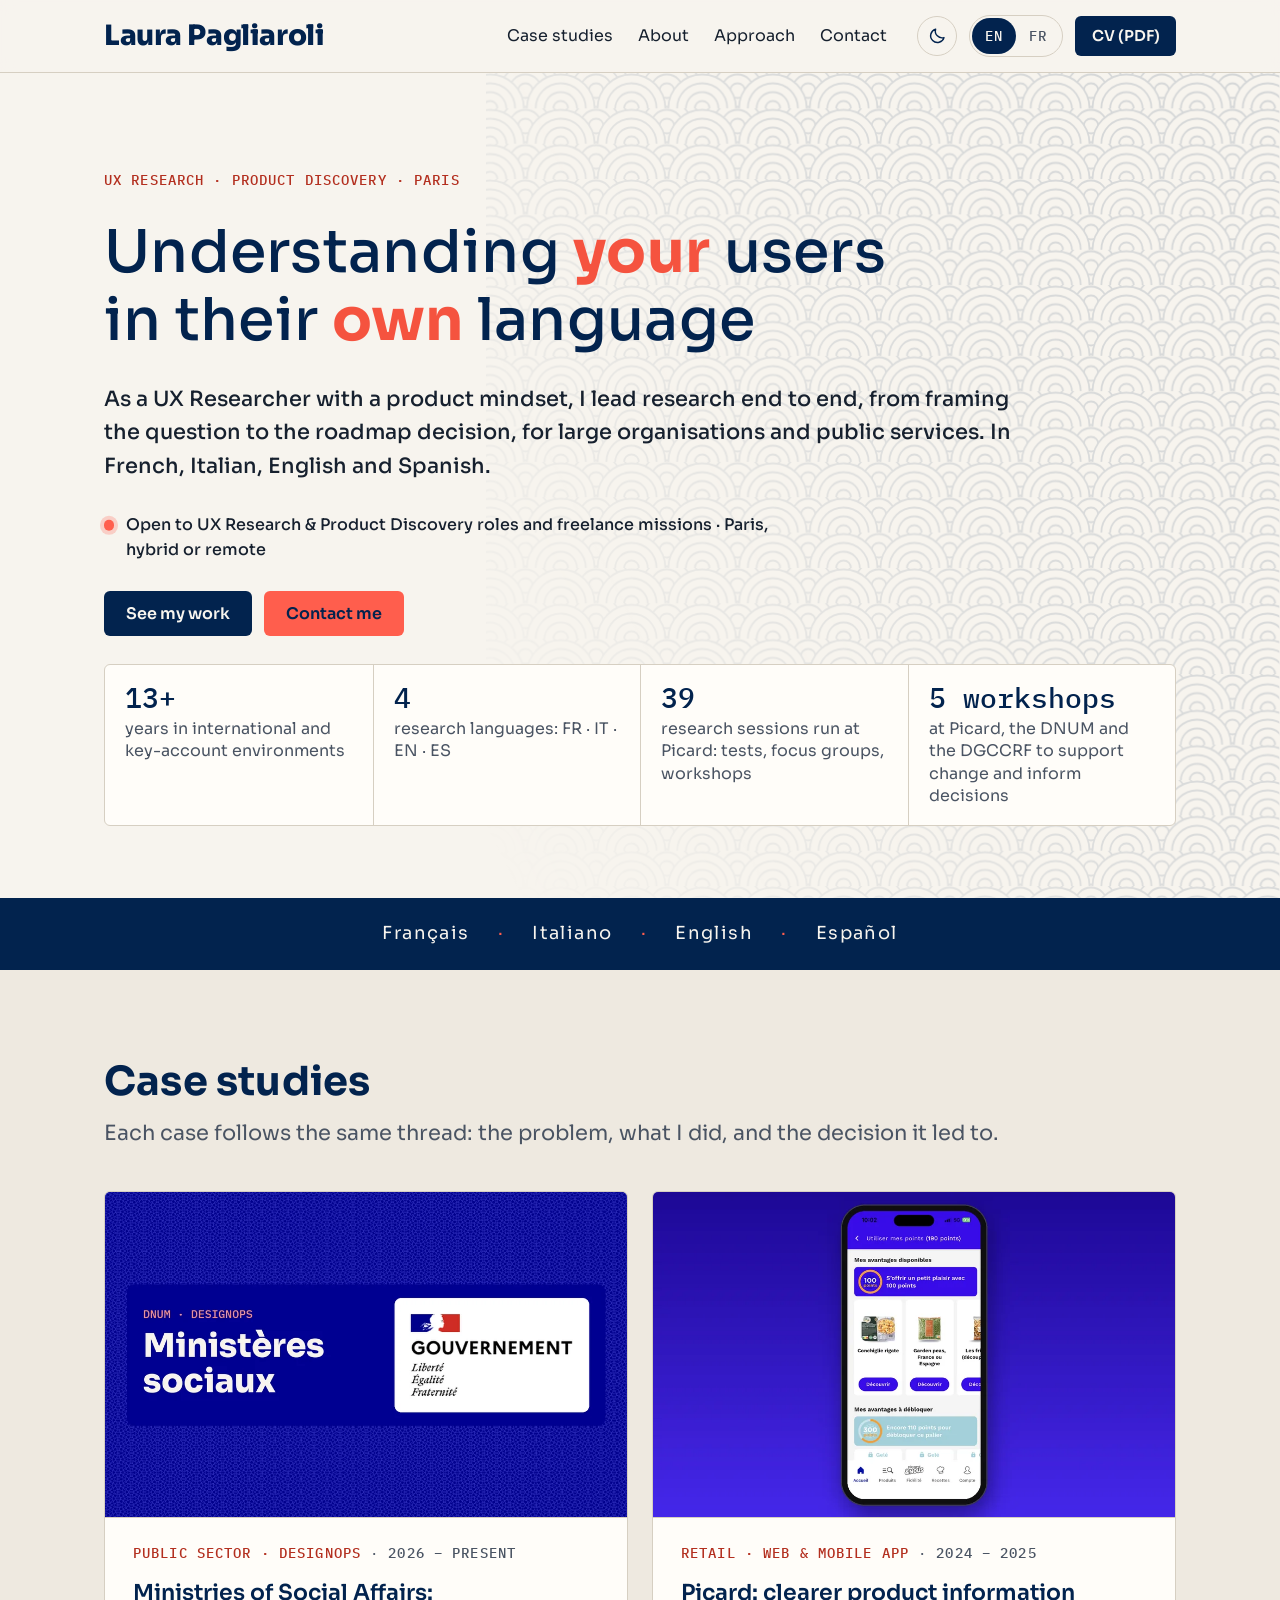
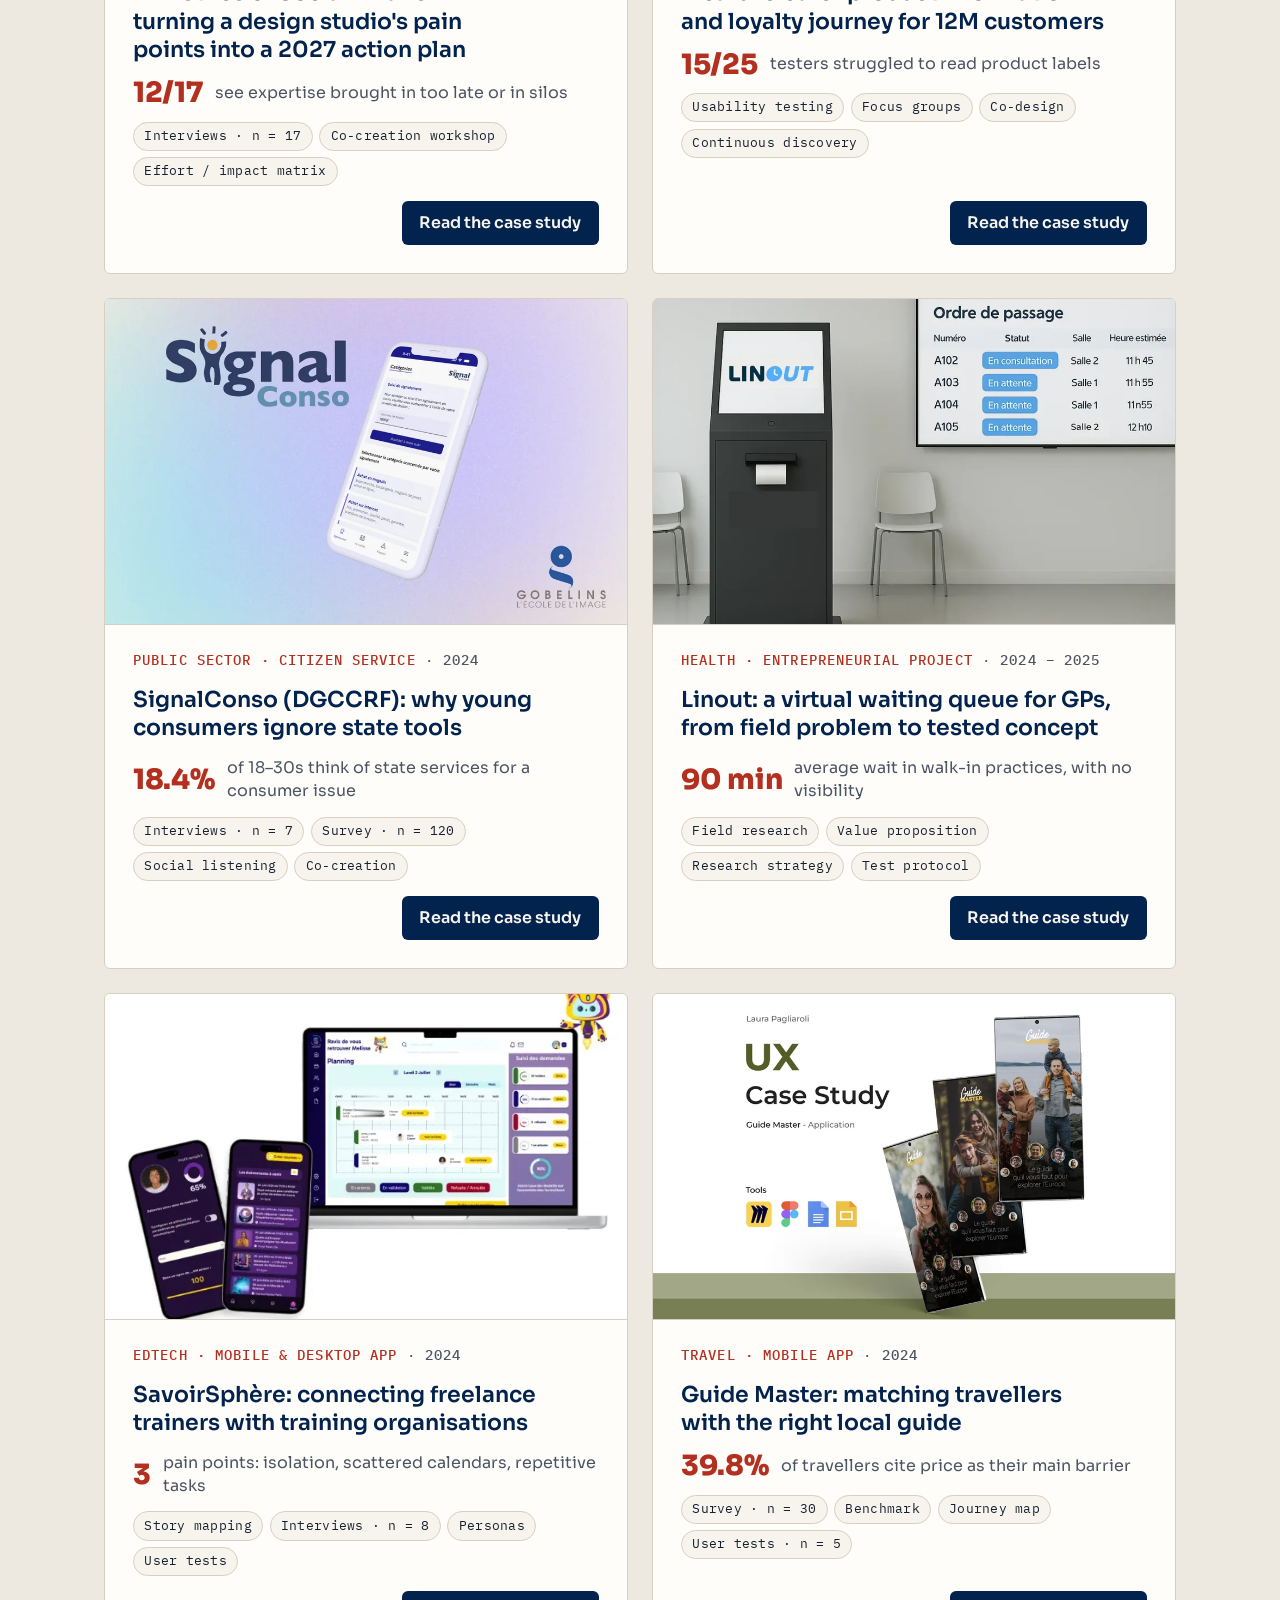
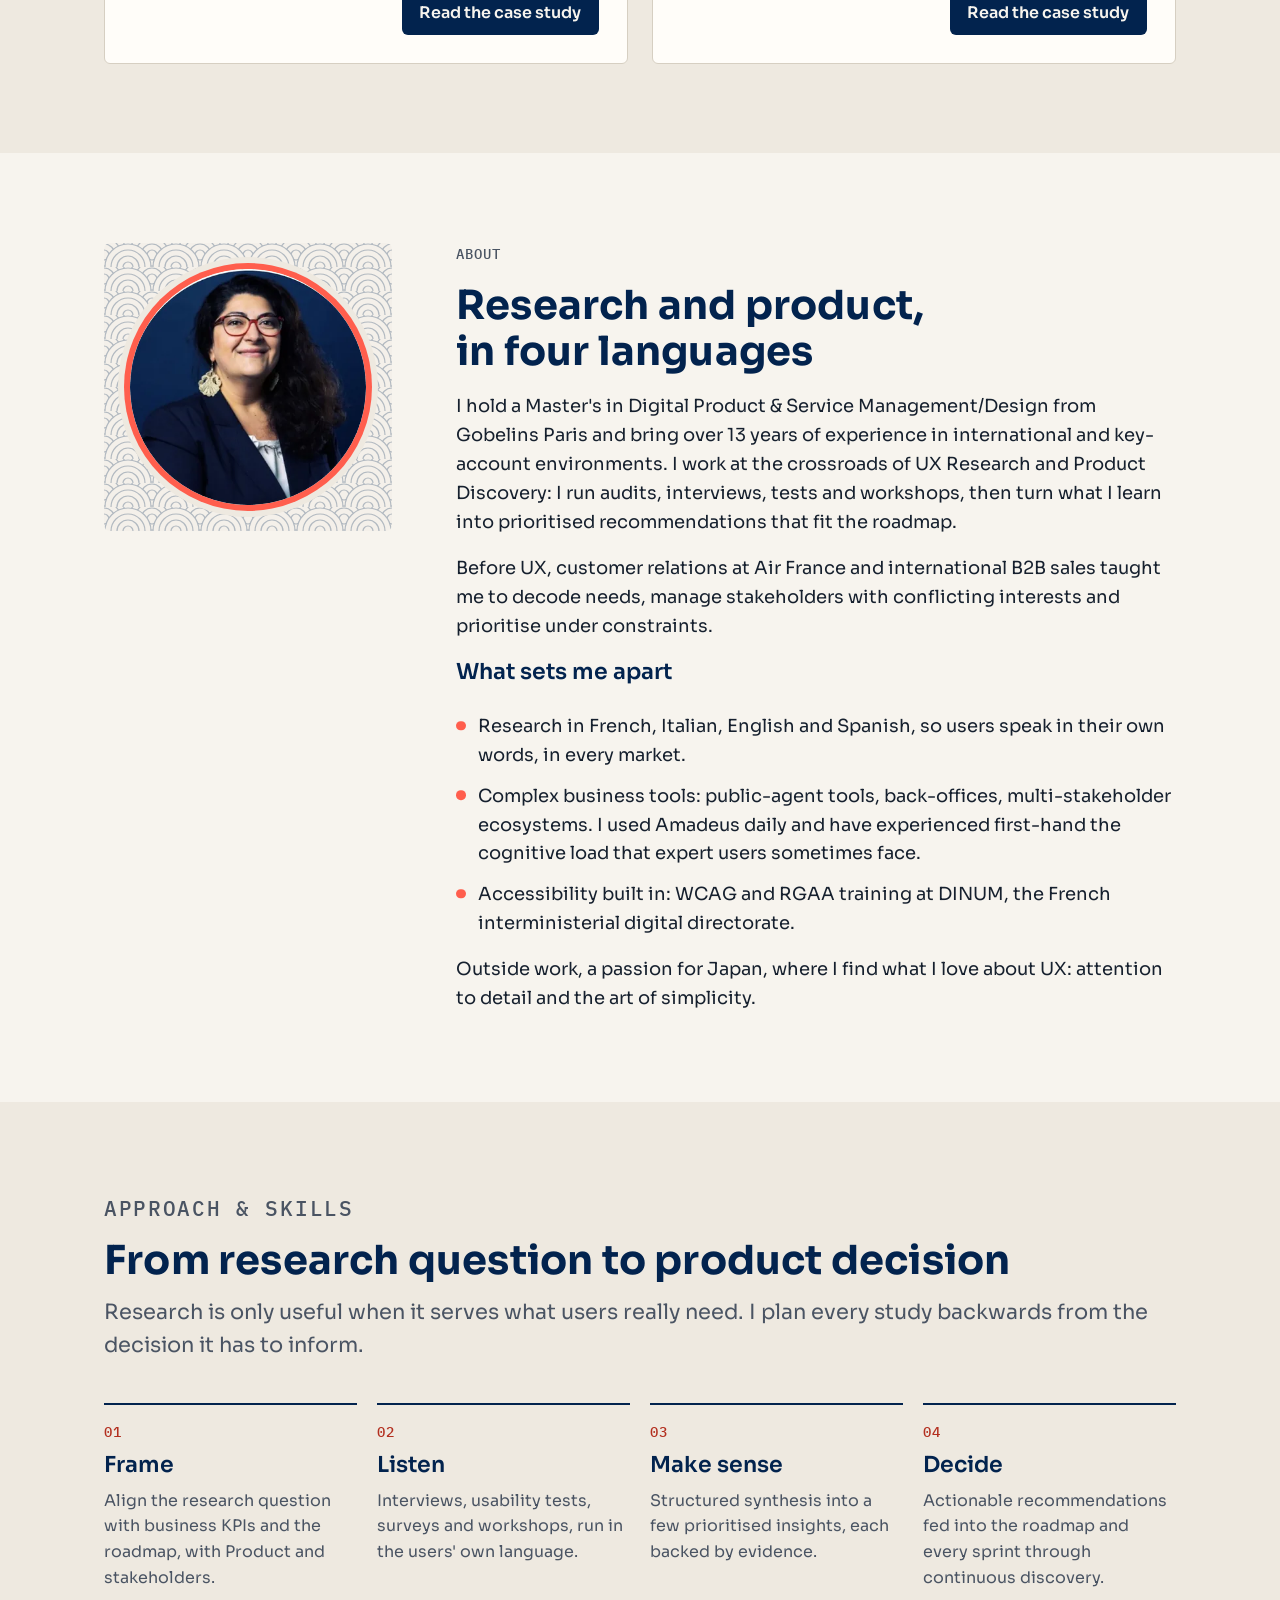
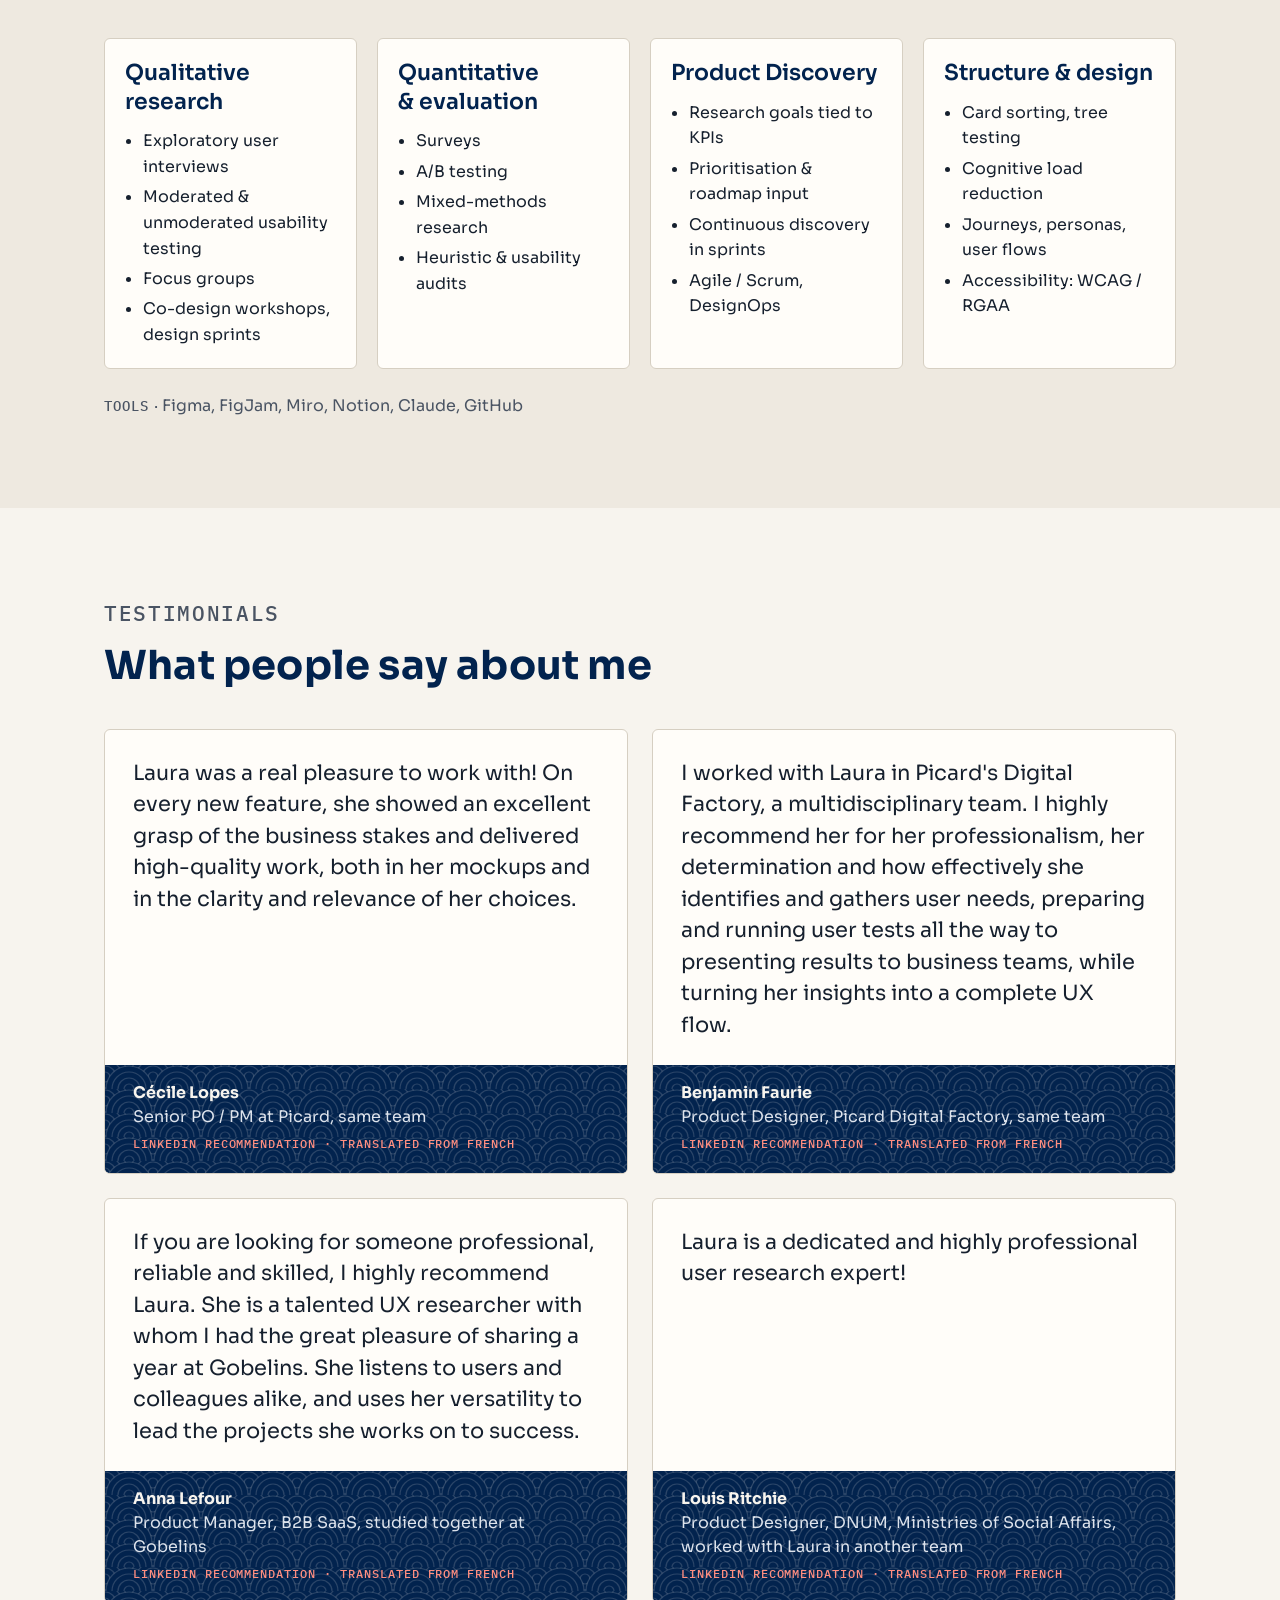
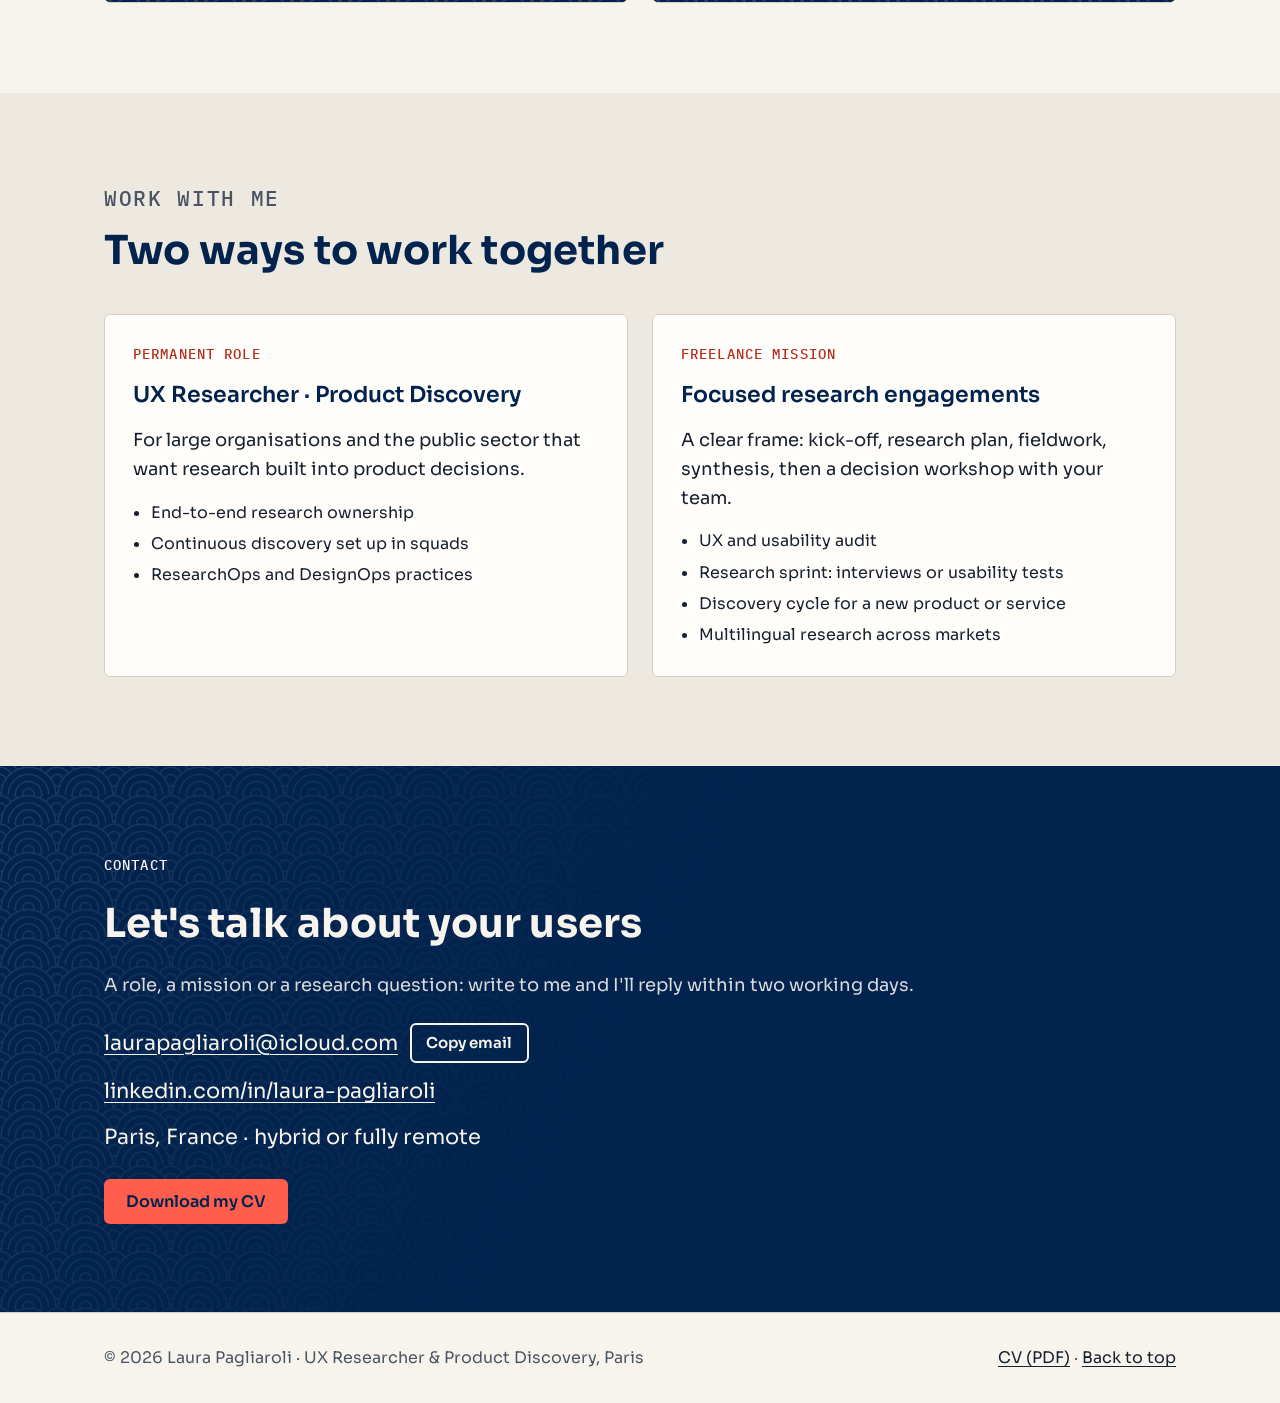
==== commit ae95aa3f: "Home cards: each metric states the problem; copy email shows a copy icon on hover Co-Authored-By: Cl" ====
--- a/index.html
+++ b/index.html
@@ -167,7 +167,7 @@
           <div class="case-card__body">
             <p class="case-card__eyebrow"><span class="label label--coral" data-i18n="c3.sector">Public sector · DesignOps</span><span aria-hidden="true"> · </span><span class="label" data-i18n="c3.date">2026 – present</span></p>
             <h3><a href="case-studies/designops-ministeres-sociaux.html" data-i18n="c3.title">Ministries of Social Affairs: turning a design studio's pain points into a 2027 action plan</a></h3>
-            <p class="case-card__metric"><strong data-i18n="c3.mv">17</strong> <span data-i18n="c3.ml">people interviewed, turned into a 2027 action plan</span></p>
+            <p class="case-card__metric"><strong data-i18n="c3.mv">12/17</strong> <span data-i18n="c3.ml">see expertise brought in too late or in silos</span></p>
             <ul class="tags" aria-label="Methods" data-i18n-aria="aria.5">
             <li data-i18n="m.37">Interviews · n = 17</li><li data-i18n="m.38">Co-creation workshop</li><li data-i18n="m.39">Effort / impact matrix</li>
           </ul>
@@ -181,7 +181,7 @@
           <div class="case-card__body">
             <p class="case-card__eyebrow"><span class="label label--coral" data-i18n="c1.sector">Retail · Web &amp; mobile app</span><span aria-hidden="true"> · </span><span class="label">2024 – 2025</span></p>
             <h3><a href="case-studies/picard-product-tiles-loyalty.html" data-i18n="c1.title">Picard: clearer product information and loyalty journey for 12M customers</a></h3>
-            <p class="case-card__metric"><strong data-i18n="c1.mv">12M</strong> <span data-i18n="c1.ml">customers on the redesigned web and app</span></p>
+            <p class="case-card__metric"><strong data-i18n="c1.mv">15/25</strong> <span data-i18n="c1.ml">testers struggled to read product labels</span></p>
             <ul class="tags" aria-label="Methods" data-i18n-aria="aria.5">
             <li data-i18n="m.1">Usability testing</li><li data-i18n="m.2">Focus groups</li><li data-i18n="m.3">Co-design</li><li data-i18n="m.4">Continuous discovery</li>
           </ul>
@@ -196,7 +196,7 @@
           <div class="case-card__body">
             <p class="case-card__eyebrow"><span class="label label--coral" data-i18n="c2.sector">Public sector · Citizen service</span><span aria-hidden="true"> · </span><span class="label">2024</span></p>
             <h3><a href="case-studies/signalconso-dgccrf.html" data-i18n="c2.title">SignalConso (DGCCRF): why young consumers ignore state tools</a></h3>
-            <p class="case-card__metric"><strong data-i18n="c2.mv">18.4%</strong> <span data-i18n="c2.ml">of 18–30s think of state services first</span></p>
+            <p class="case-card__metric"><strong data-i18n="c2.mv">18.4%</strong> <span data-i18n="c2.ml">of 18–30s think of state services for a consumer issue</span></p>
             <ul class="tags" aria-label="Methods" data-i18n-aria="aria.5">
             <li data-i18n="m.8">Interviews · n = 7</li><li data-i18n="m.9">Survey · n = 120</li><li data-i18n="m.10">Social listening</li><li data-i18n="m.11">Co-creation</li>
           </ul>
@@ -210,7 +210,7 @@
           <div class="case-card__body">
             <p class="case-card__eyebrow"><span class="label label--coral" data-i18n="c4.sector">Health · Entrepreneurial project</span><span aria-hidden="true"> · </span><span class="label">2024 – 2025</span></p>
             <h3><a href="case-studies/linout-virtual-waiting-queue.html" data-i18n="c4.title">Linout: a virtual waiting queue for GPs, from field problem to tested concept</a></h3>
-            <p class="case-card__metric"><strong data-i18n="c4.mv">90 min</strong> <span data-i18n="c4.ml">average wait in walk-in practices</span></p>
+            <p class="case-card__metric"><strong data-i18n="c4.mv">90 min</strong> <span data-i18n="c4.ml">average wait in walk-in practices, with no visibility</span></p>
             <ul class="tags" aria-label="Methods" data-i18n-aria="aria.5">
             <li data-i18n="m.5">Field research</li><li data-i18n="m.6">Value proposition</li><li data-i18n="m.35">Research strategy</li><li data-i18n="m.36">Test protocol</li>
           </ul>
@@ -225,7 +225,7 @@
           <div class="case-card__body">
             <p class="case-card__eyebrow"><span class="label label--coral" data-i18n="c5.sector">EdTech · Mobile &amp; desktop app</span><span aria-hidden="true"> · </span><span class="label">2024</span></p>
             <h3><a href="case-studies/savoirsphere-teacher-app.html" data-i18n="c5.title">SavoirSphère: connecting freelance trainers with training organisations</a></h3>
-            <p class="case-card__metric"><strong data-i18n="c5.mv">8</strong> <span data-i18n="c5.ml">freelance trainers interviewed</span></p>
+            <p class="case-card__metric"><strong data-i18n="c5.mv">3</strong> <span data-i18n="c5.ml">pain points: isolation, scattered calendars, repetitive tasks</span></p>
             <ul class="tags" aria-label="Methods" data-i18n-aria="aria.5"><li data-i18n="m.12">Story mapping</li><li data-i18n="m.13">Interviews · n = 8</li><li data-i18n="m.14">Personas</li><li data-i18n="m.15">User tests</li></ul>
             <span class="case-card__link" aria-hidden="true" data-i18n="read">Read the case study</span>
           </div>
@@ -237,7 +237,7 @@
           <div class="case-card__body">
             <p class="case-card__eyebrow"><span class="label label--coral" data-i18n="c6.sector">Travel · Mobile app</span><span aria-hidden="true"> · </span><span class="label">2024</span></p>
             <h3><a href="case-studies/guide-master-travel-app.html" data-i18n="c6.title">Guide Master: matching travellers with the right local guide</a></h3>
-            <p class="case-card__metric"><strong data-i18n="c6.mv">30</strong> <span data-i18n="c6.ml">travellers surveyed, 5 user tests</span></p>
+            <p class="case-card__metric"><strong data-i18n="c6.mv">39.8%</strong> <span data-i18n="c6.ml">of travellers cite price as their main barrier</span></p>
             <ul class="tags" aria-label="Methods" data-i18n-aria="aria.5"><li data-i18n="m.16">Survey · n = 30</li><li data-i18n="m.17">Benchmark</li><li data-i18n="m.18">Journey map</li><li data-i18n="m.19">User tests · n = 5</li></ul>
             <span class="case-card__link" aria-hidden="true" data-i18n="read">Read the case study</span>
           </div>
@@ -419,7 +419,7 @@
     <ul class="contact__list">
       <li class="contact__row">
         <a href="mailto:laurapagliaroli@icloud.com" id="email-link">laurapagliaroli@icloud.com</a>
-        <button type="button" class="btn btn--ghost btn--small" id="copy-email" data-i18n="ct.copy">Copy email</button>
+        <button type="button" class="btn btn--ghost btn--small btn--copy" id="copy-email" data-i18n="ct.copy">Copy email</button>
         <span class="copy-status" id="copy-status" role="status" aria-live="polite"></span>
       </li>
       <li><a href="https://www.linkedin.com/in/laura-pagliaroli" rel="me">linkedin.com/in/laura-pagliaroli</a></li>
--- a/assets/styles.css
+++ b/assets/styles.css
@@ -472,7 +472,7 @@
 .tldr-box .label { color: var(--coral); }
 .tldr-box ol { list-style: none; margin: 0; padding: 0; display: grid; gap: 0.75rem; }
 .tldr-box li { display: grid; grid-template-columns: 6.5rem 1fr; gap: 1rem; }
-.tldr-box li b { font-family: var(--font-mono); font-weight: 500; font-size: var(--fs-label); text-transform: uppercase; letter-spacing: 0.08em; padding-top: 0.2rem; }
+.tldr-box li b { font-family: var(--font-mono); font-weight: 400; font-size: var(--fs-label); text-transform: uppercase; letter-spacing: 0.08em; padding-top: 0.2rem; }
 @media (max-width: 520px) { .tldr-box li { grid-template-columns: 1fr; gap: 0.15rem; } }
 
 .question { border-left: 4px solid var(--coral); padding: 0.5rem 0 0.5rem 1.25rem; font-size: var(--fs-lead); color: var(--navy); font-weight: 500; max-width: var(--measure); }
@@ -669,3 +669,16 @@
 @media (max-width: 640px) { .cs-hero .tags { display: none; } }
 .case-card__metric { margin: 0; display: grid; grid-template-columns: auto 1fr; align-items: center; gap: 0.75rem; font-size: var(--fs-small); line-height: 1.4; color: var(--muted); }
 .case-card__metric strong { font-weight: 800; font-size: 1.75rem; line-height: 1; color: var(--coral-ink, #B32F1F); letter-spacing: -0.01em; }
+.tldr-box li span { font-weight: 300; -webkit-font-smoothing: antialiased; -moz-osx-font-smoothing: grayscale; }
+:root[data-theme="dark"] .tldr-box li span { font-weight: 400; }
+/* Copy email: a copy icon slides in on hover, like the other CTAs */
+.btn.btn--copy::after {
+  content: ""; display: inline-block; flex: none; width: 1.05em; height: 1.05em; max-width: 0; margin-left: -0.5rem; opacity: 0;
+  background-color: currentColor;
+  -webkit-mask: url("data:image/svg+xml,%3Csvg xmlns='http://www.w3.org/2000/svg' viewBox='0 0 24 24' fill='none' stroke='black' stroke-width='2' stroke-linecap='round' stroke-linejoin='round'%3E%3Crect x='9' y='9' width='11' height='11' rx='2'/%3E%3Cpath d='M5 15V6a2 2 0 0 1 2-2h9'/%3E%3C/svg%3E") center / contain no-repeat;
+          mask: url("data:image/svg+xml,%3Csvg xmlns='http://www.w3.org/2000/svg' viewBox='0 0 24 24' fill='none' stroke='black' stroke-width='2' stroke-linecap='round' stroke-linejoin='round'%3E%3Crect x='9' y='9' width='11' height='11' rx='2'/%3E%3Cpath d='M5 15V6a2 2 0 0 1 2-2h9'/%3E%3C/svg%3E") center / contain no-repeat;
+  transform: translateX(-6px); transition: max-width 0.25s ease, margin-left 0.25s ease, opacity 0.2s ease, transform 0.25s ease;
+}
+.btn.btn--copy:hover, .btn.btn--copy:focus-visible { transform: none; box-shadow: none; }
+.btn.btn--copy:hover::after, .btn.btn--copy:focus-visible::after { max-width: 1.05em; margin-left: 0; opacity: 1; transform: translateX(0); }
+@media (prefers-reduced-motion: reduce) { .btn.btn--copy::after { transition: none; } }
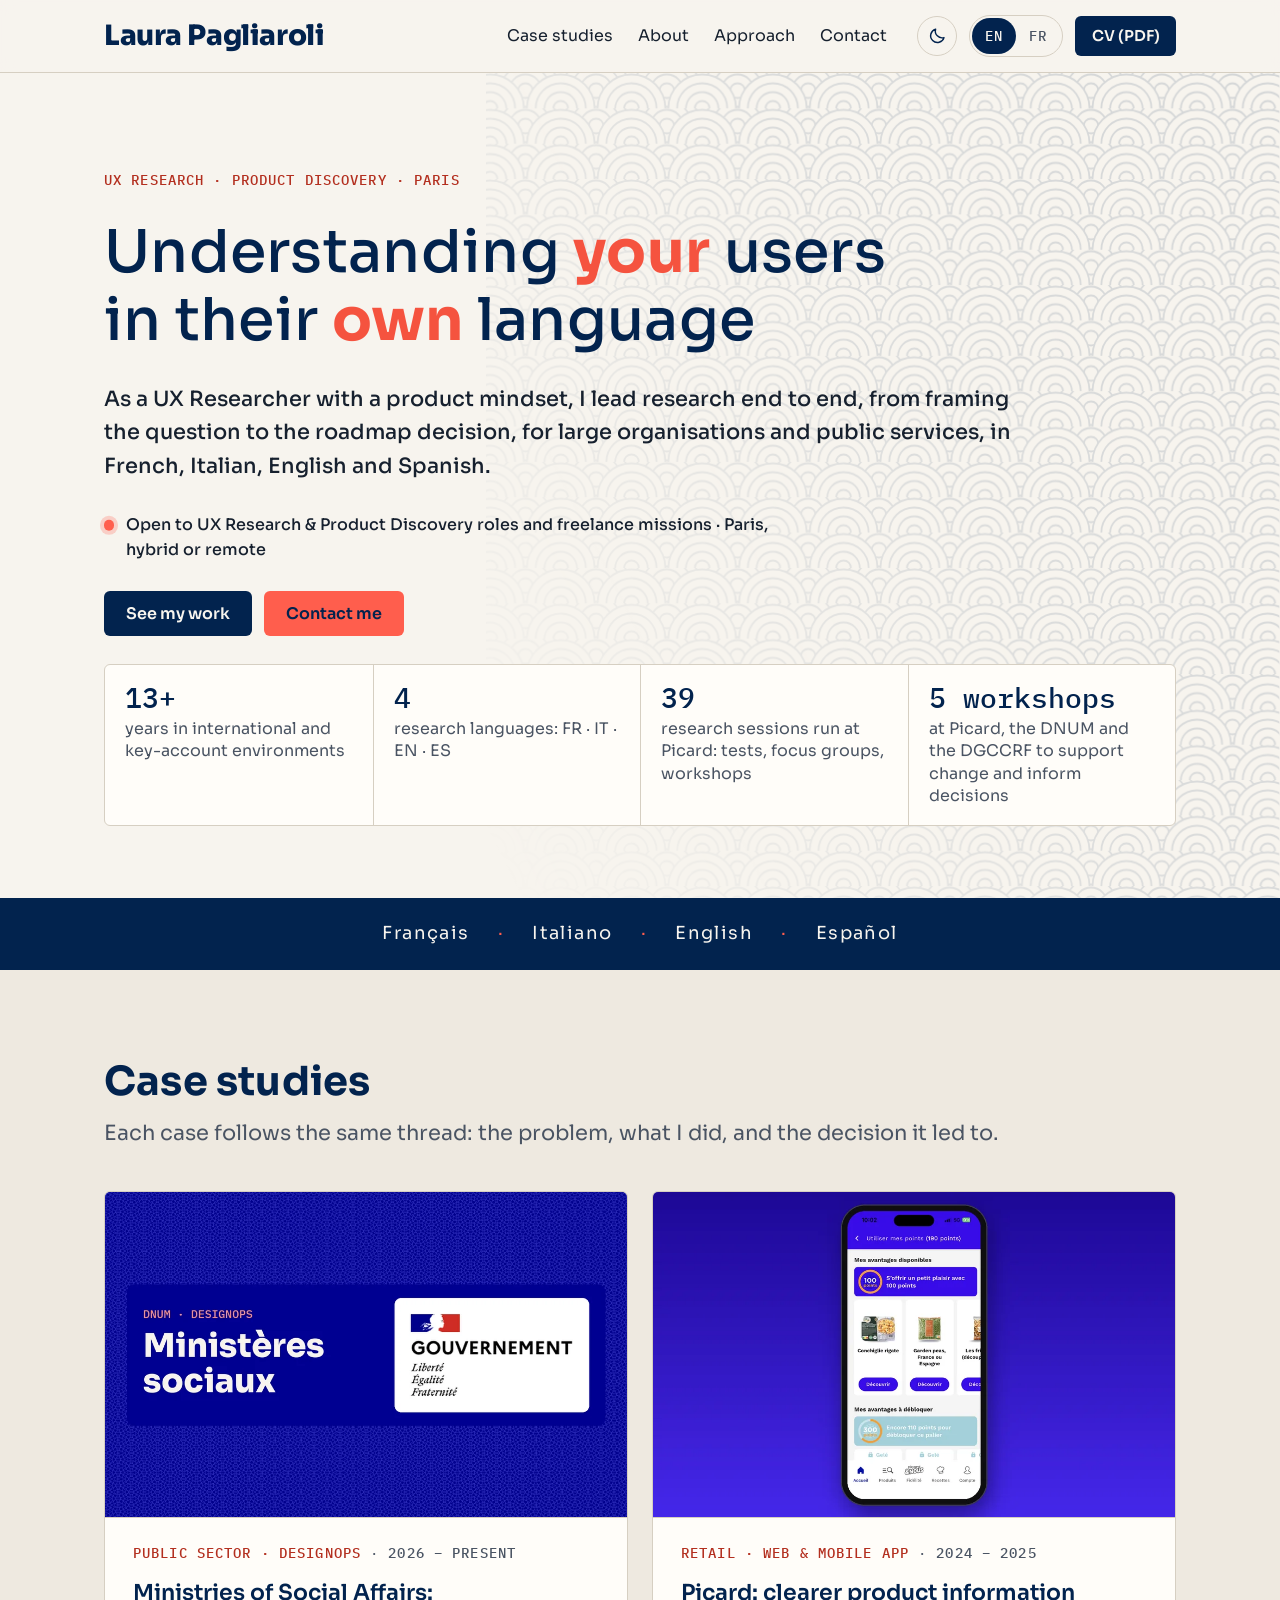
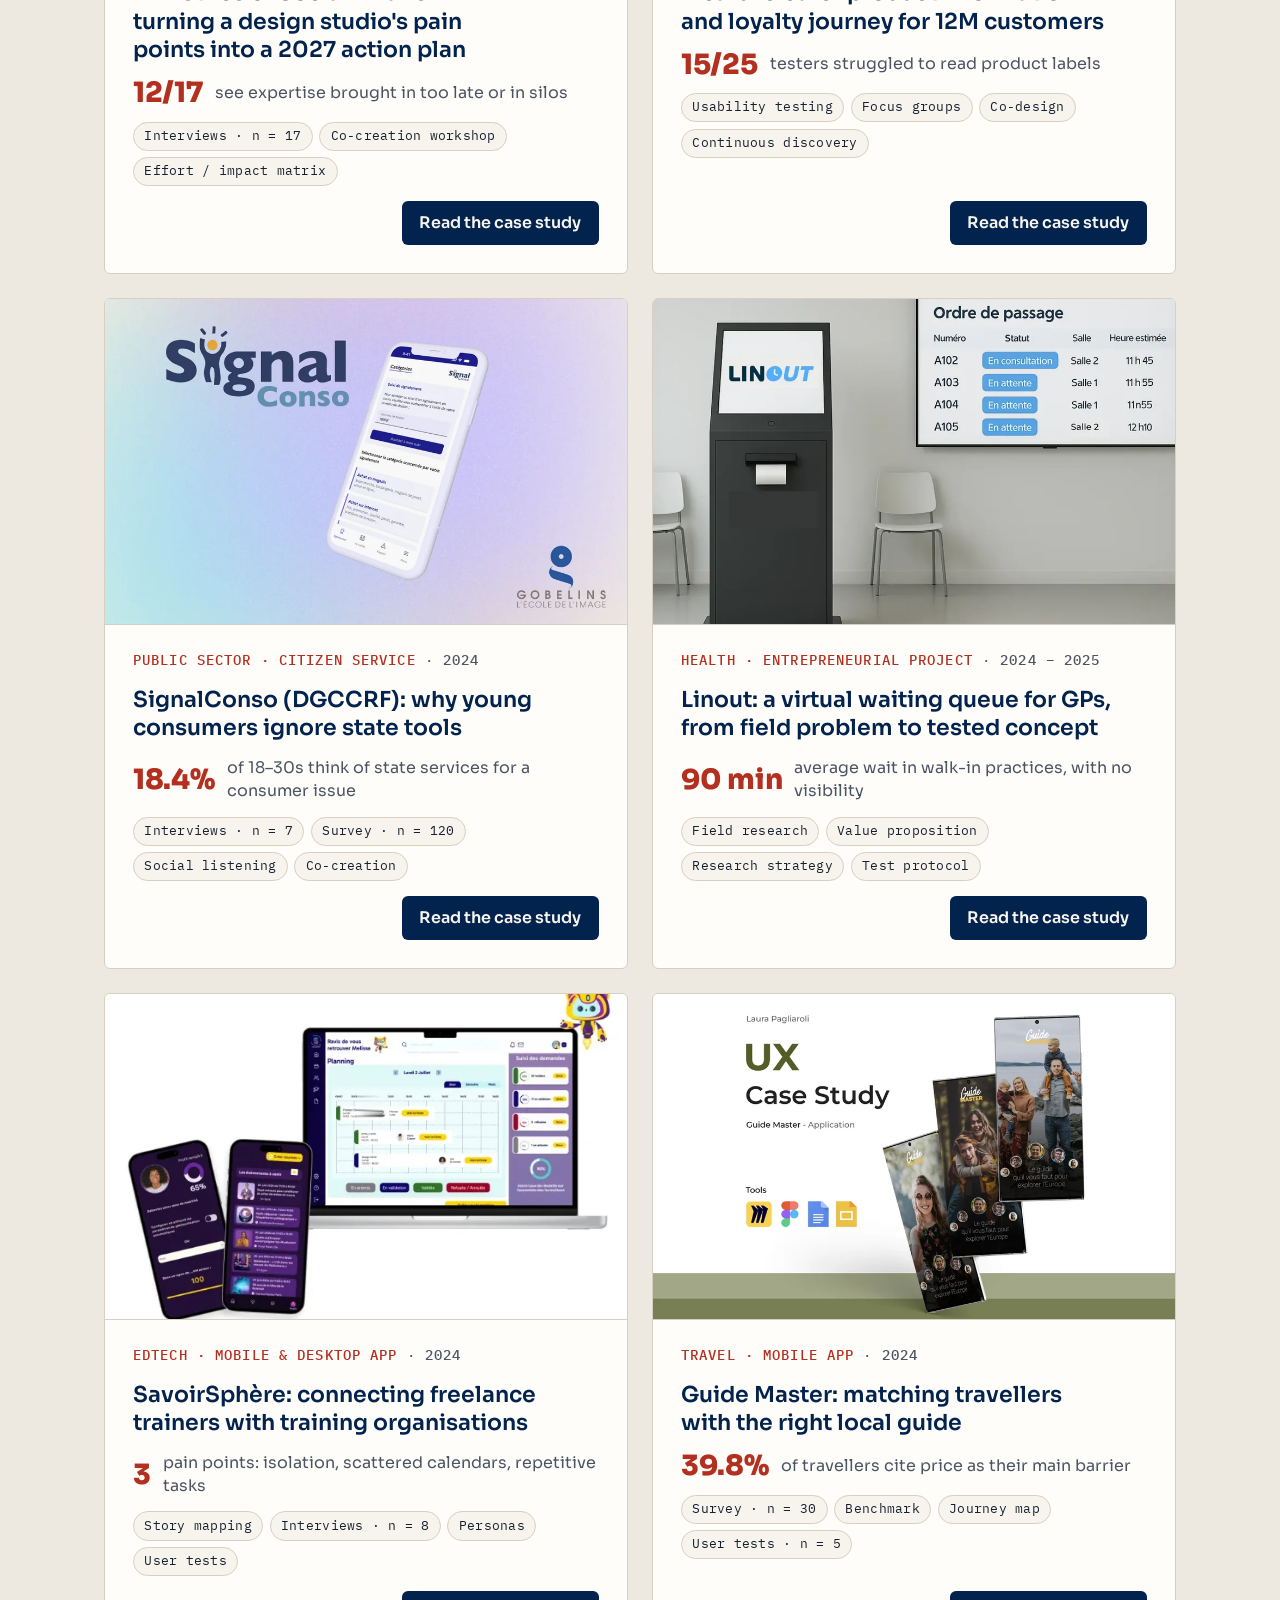
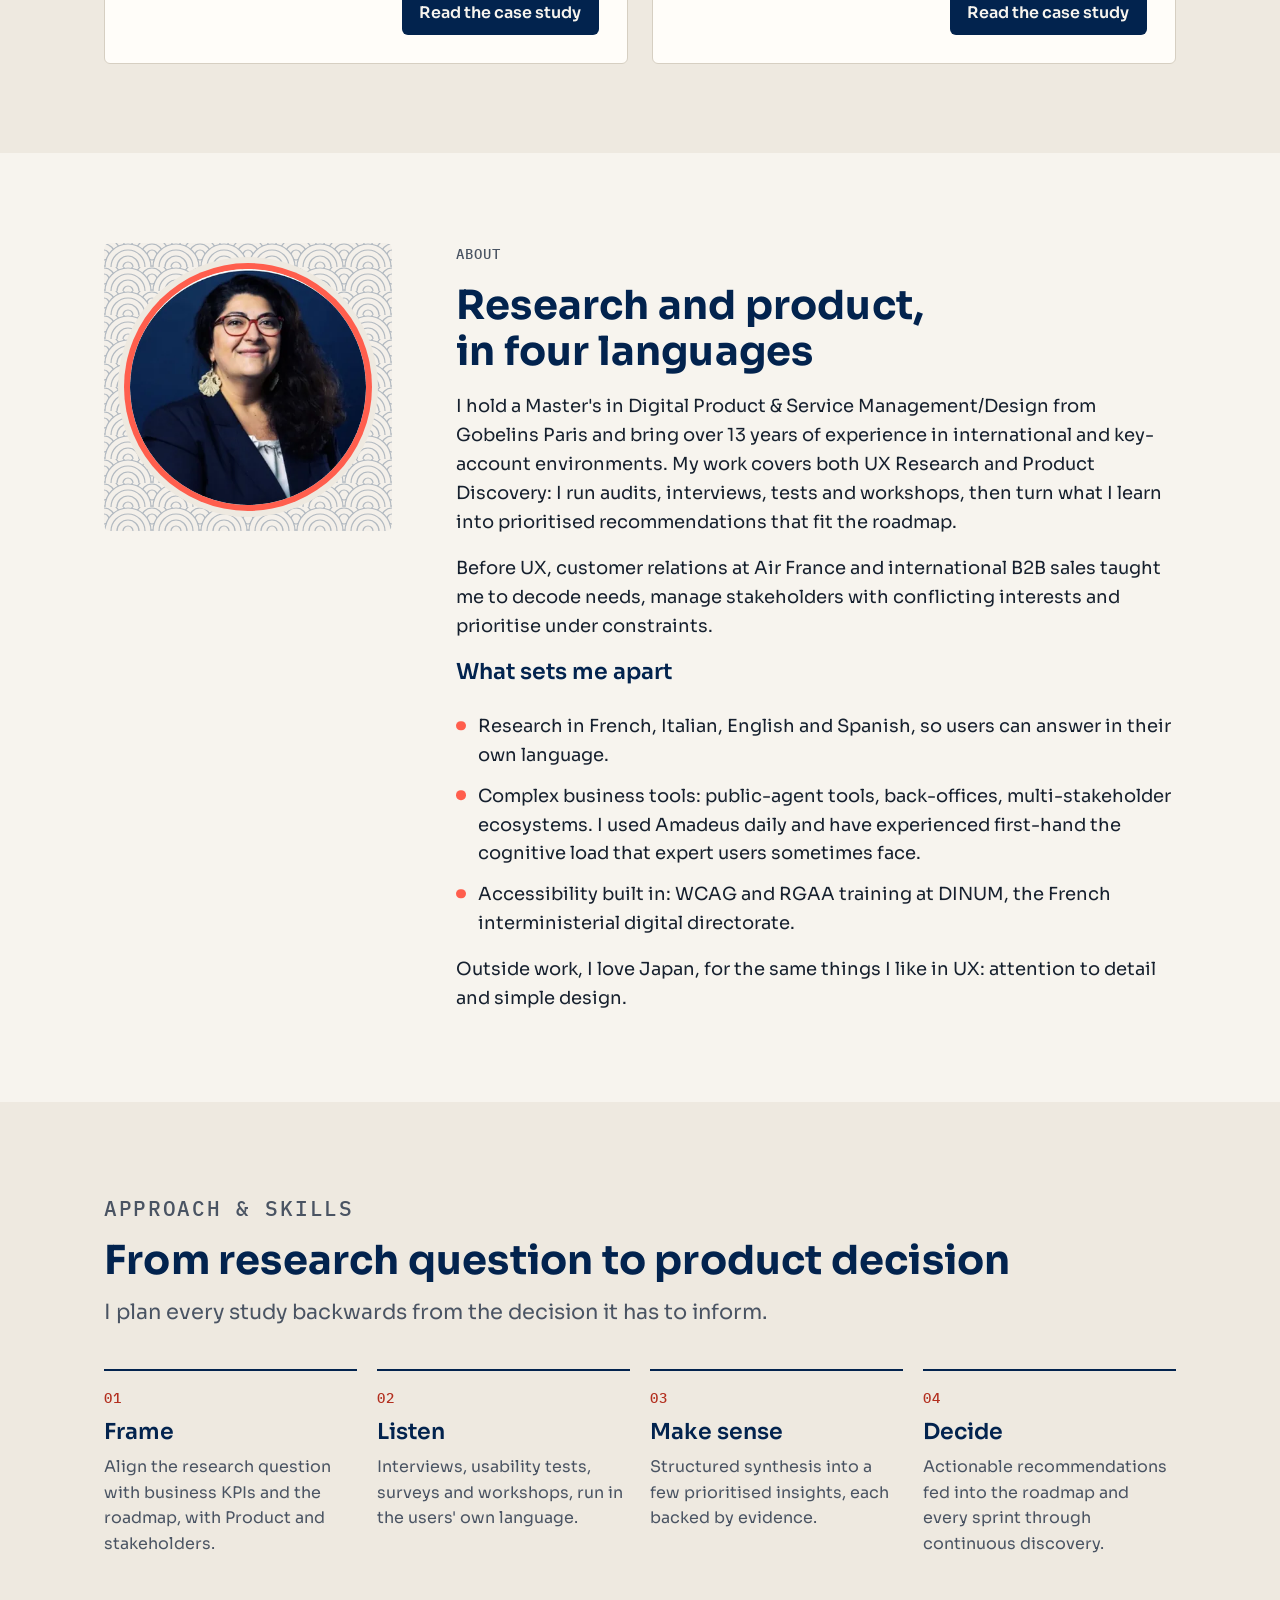
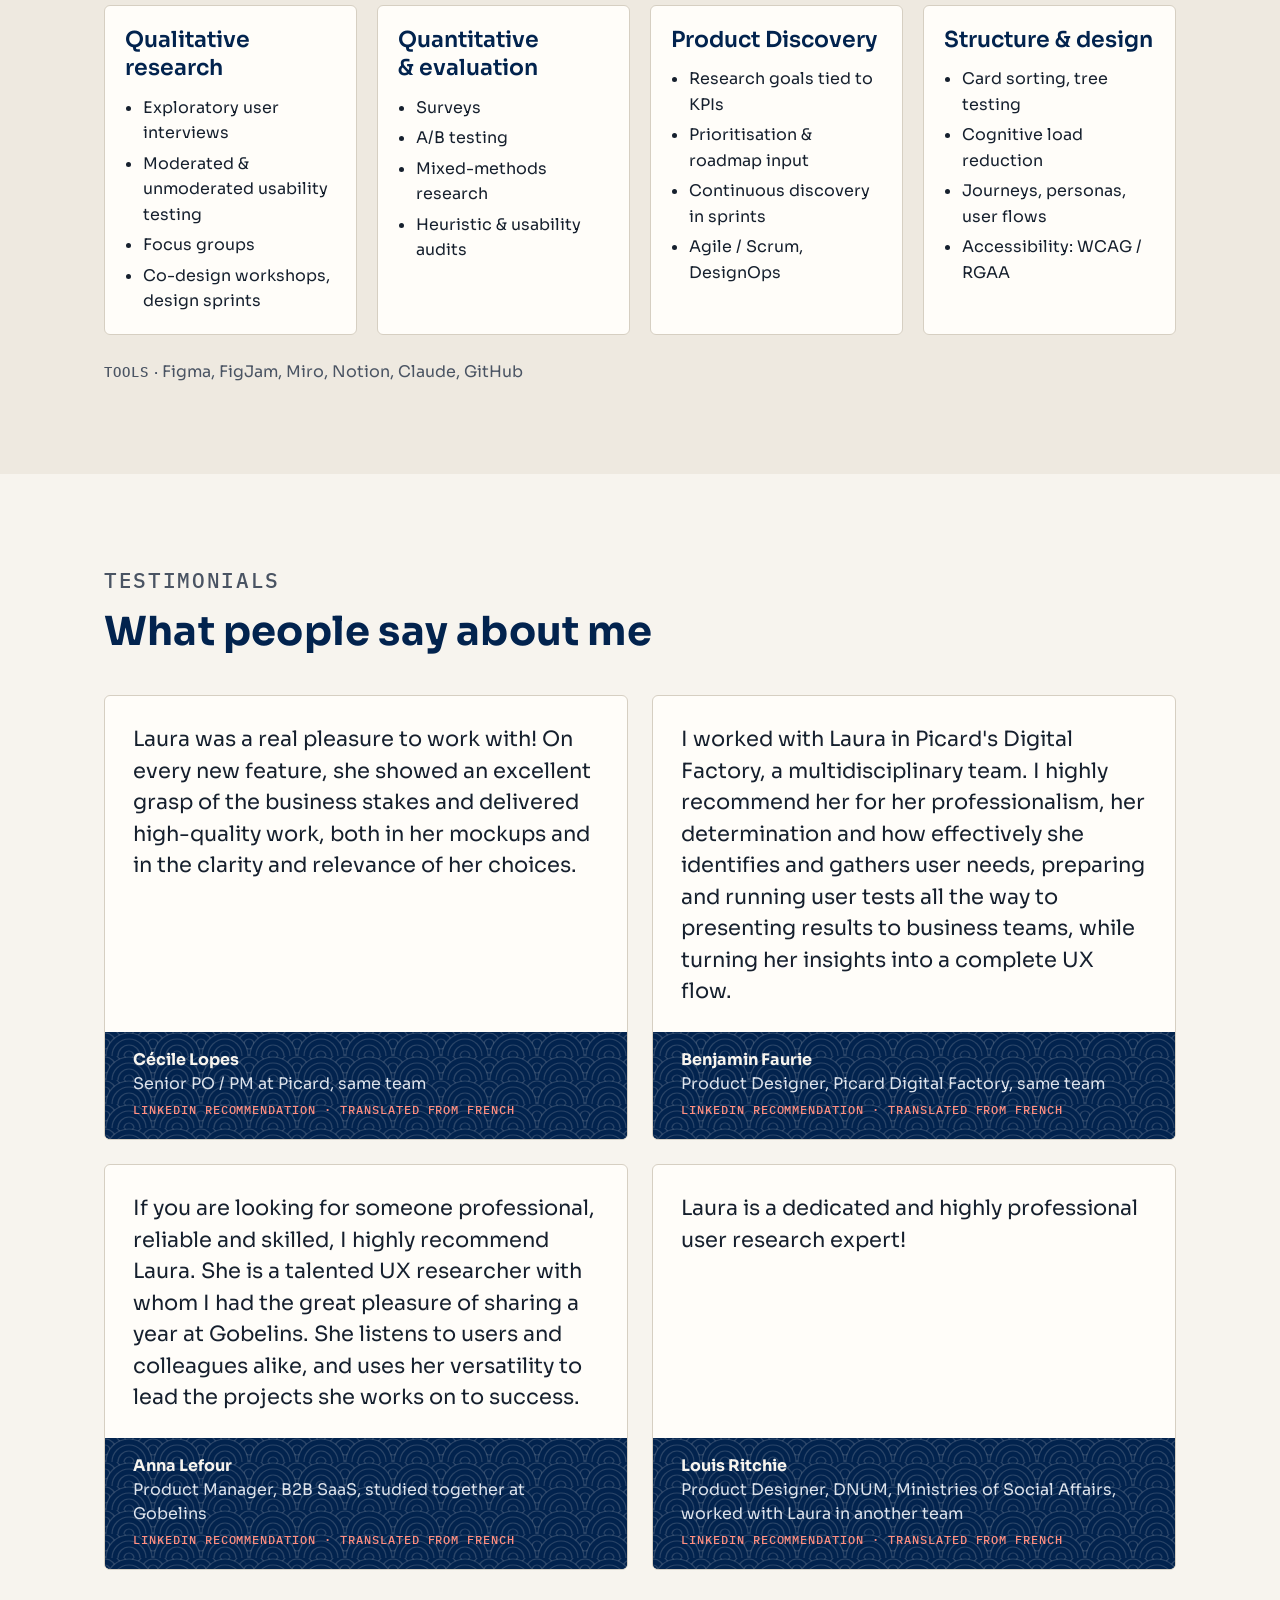
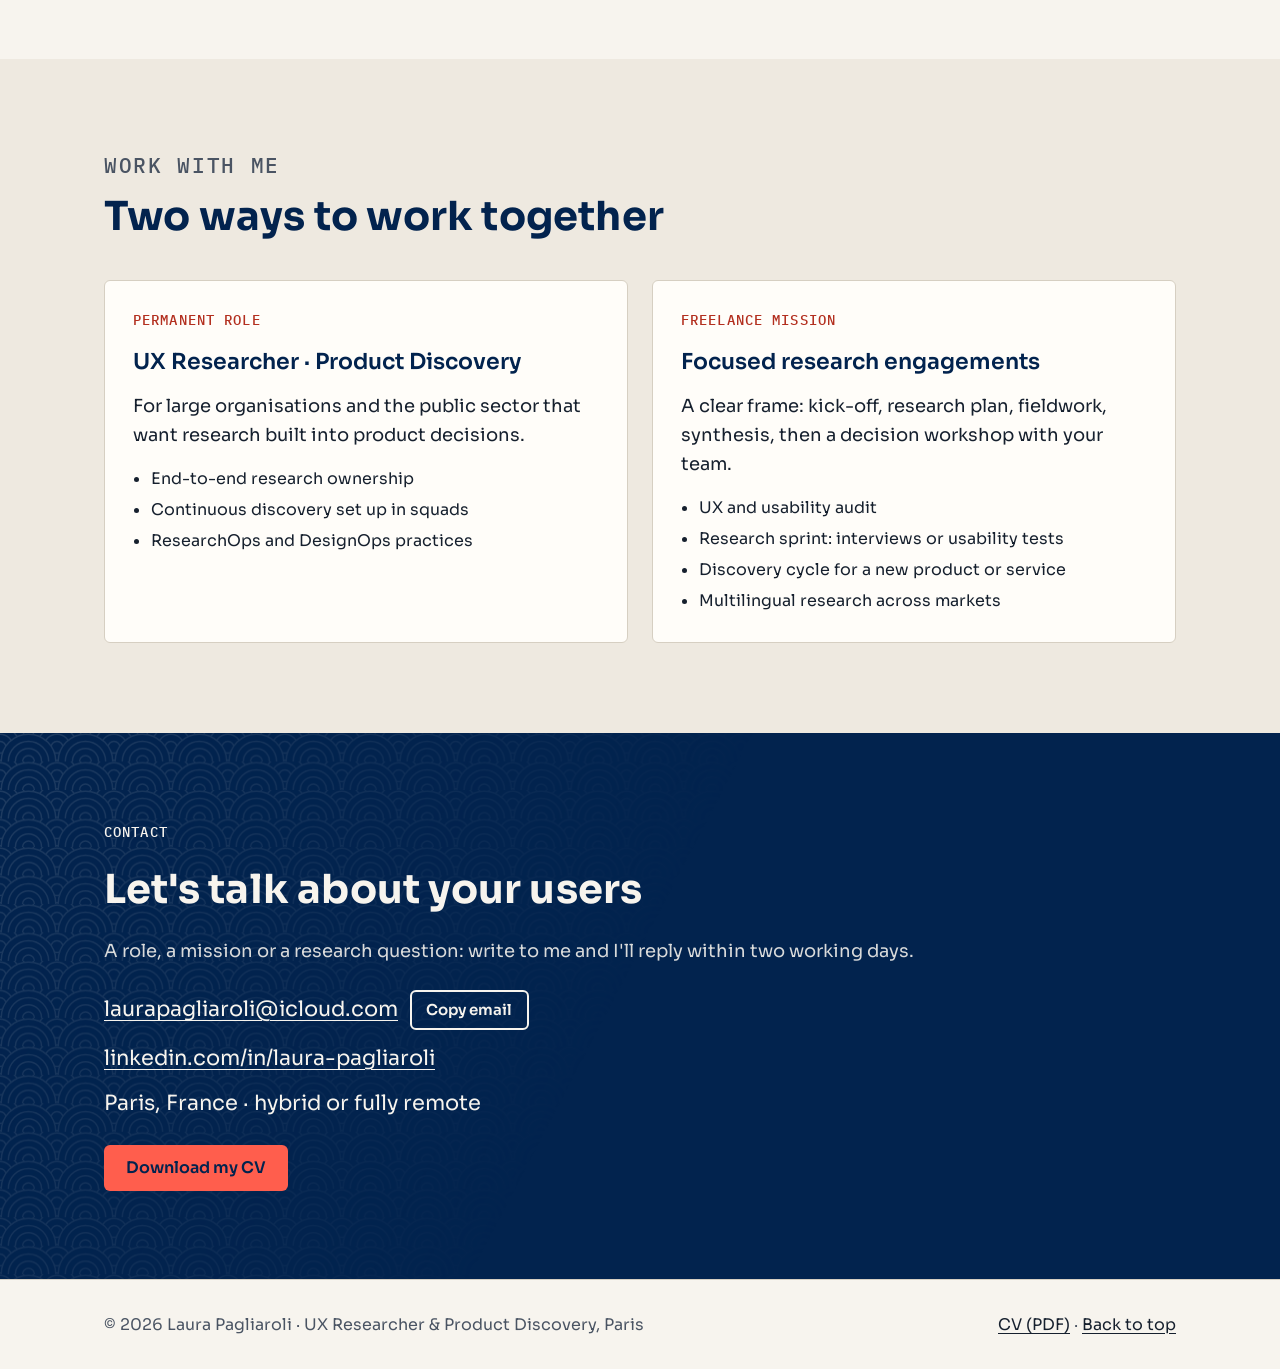
==== commit cba30655: "Copy edit: rewrite phrasing that read as AI-generated (EN/FR) Co-Authored-By: Claude Opus 5.5 <norep" ====
--- a/index.html
+++ b/index.html
@@ -125,7 +125,7 @@
   <div class="container hero__inner">
     <p class="label label--coral" data-i18n="hero.eyebrow">UX Research · Product Discovery · Paris</p>
     <h1 id="hero-title" data-i18n="hero.title">Understanding <span class="accent">your</span> users<br class="line-break"> in their <span class="accent">own</span> language</h1>
-    <p class="hero__lead" data-i18n="hero.lead">As a UX Researcher with a product mindset, I lead research end to end, from framing the question to the roadmap decision, for large organisations and public services. In French, Italian, English and Spanish.</p>
+    <p class="hero__lead" data-i18n="hero.lead">As a UX Researcher with a product mindset, I lead research end to end, from framing the question to the roadmap decision, for large organisations and public services, in French, Italian, English and Spanish.</p>
     <p class="availability"><span class="availability__dot" aria-hidden="true"></span><span data-i18n="hero.availability">Open to UX Research &amp; Product Discovery roles and freelance missions · Paris, hybrid or remote</span></p>
     <div class="hero__ctas">
       <a class="btn btn--primary btn--arrow" href="#work" data-i18n="cta.work">See my work</a>
@@ -269,15 +269,15 @@
     <div class="about__text">
       <p class="label" data-i18n="ab.eyebrow">About</p>
       <h2 id="about-title" data-i18n="ab.title">Research and product, in four languages</h2>
-      <p data-i18n="ab.p1">I hold a Master's in Digital Product &amp; Service Management/Design from Gobelins Paris and bring over 13 years of experience in international and key-account environments. I work at the crossroads of UX Research and Product Discovery: I run audits, interviews, tests and workshops, then turn what I learn into prioritised recommendations that fit the roadmap.</p>
+      <p data-i18n="ab.p1">I hold a Master's in Digital Product &amp; Service Management/Design from Gobelins Paris and bring over 13 years of experience in international and key-account environments. My work covers both UX Research and Product Discovery: I run audits, interviews, tests and workshops, then turn what I learn into prioritised recommendations that fit the roadmap.</p>
       <p data-i18n="ab.p2">Before UX, customer relations at Air France and international B2B sales taught me to decode needs, manage stakeholders with conflicting interests and prioritise under constraints.</p>
       <h3 data-i18n="ab.h3">What sets me apart</h3>
       <ul class="distinct">
-        <li data-i18n="ab.d1">Research in French, Italian, English and Spanish, so users speak in their own words, in every market.</li>
+        <li data-i18n="ab.d1">Research in French, Italian, English and Spanish, so users can answer in their own language.</li>
         <li data-i18n="ab.d2">Complex business tools: public-agent tools, back-offices, multi-stakeholder ecosystems. I used Amadeus daily and have experienced first-hand the cognitive load that expert users sometimes face.</li>
         <li data-i18n="ab.d3">Accessibility built in: WCAG and RGAA training at DINUM, the French interministerial digital directorate.</li>
       </ul>
-      <p data-i18n="ab.japan">Outside work, a passion for Japan, where I find what I love about UX: attention to detail and the art of simplicity.</p>
+      <p data-i18n="ab.japan">Outside work, I love Japan, for the same things I like in UX: attention to detail and simple design.</p>
     </div>
   </div>
 </section>
@@ -288,7 +288,7 @@
     <div class="section-head">
       <p class="label" data-i18n="ap.eyebrow">Approach &amp; skills</p>
       <h2 id="approach-title" data-i18n="ap.title">From research question to product decision</h2>
-      <p data-i18n="ap.intro">Research is only useful when it serves what users really need. I plan every study backwards from the decision it has to inform.</p>
+      <p data-i18n="ap.intro">I plan every study backwards from the decision it has to inform.</p>
     </div>
 
     <ol class="steps">
